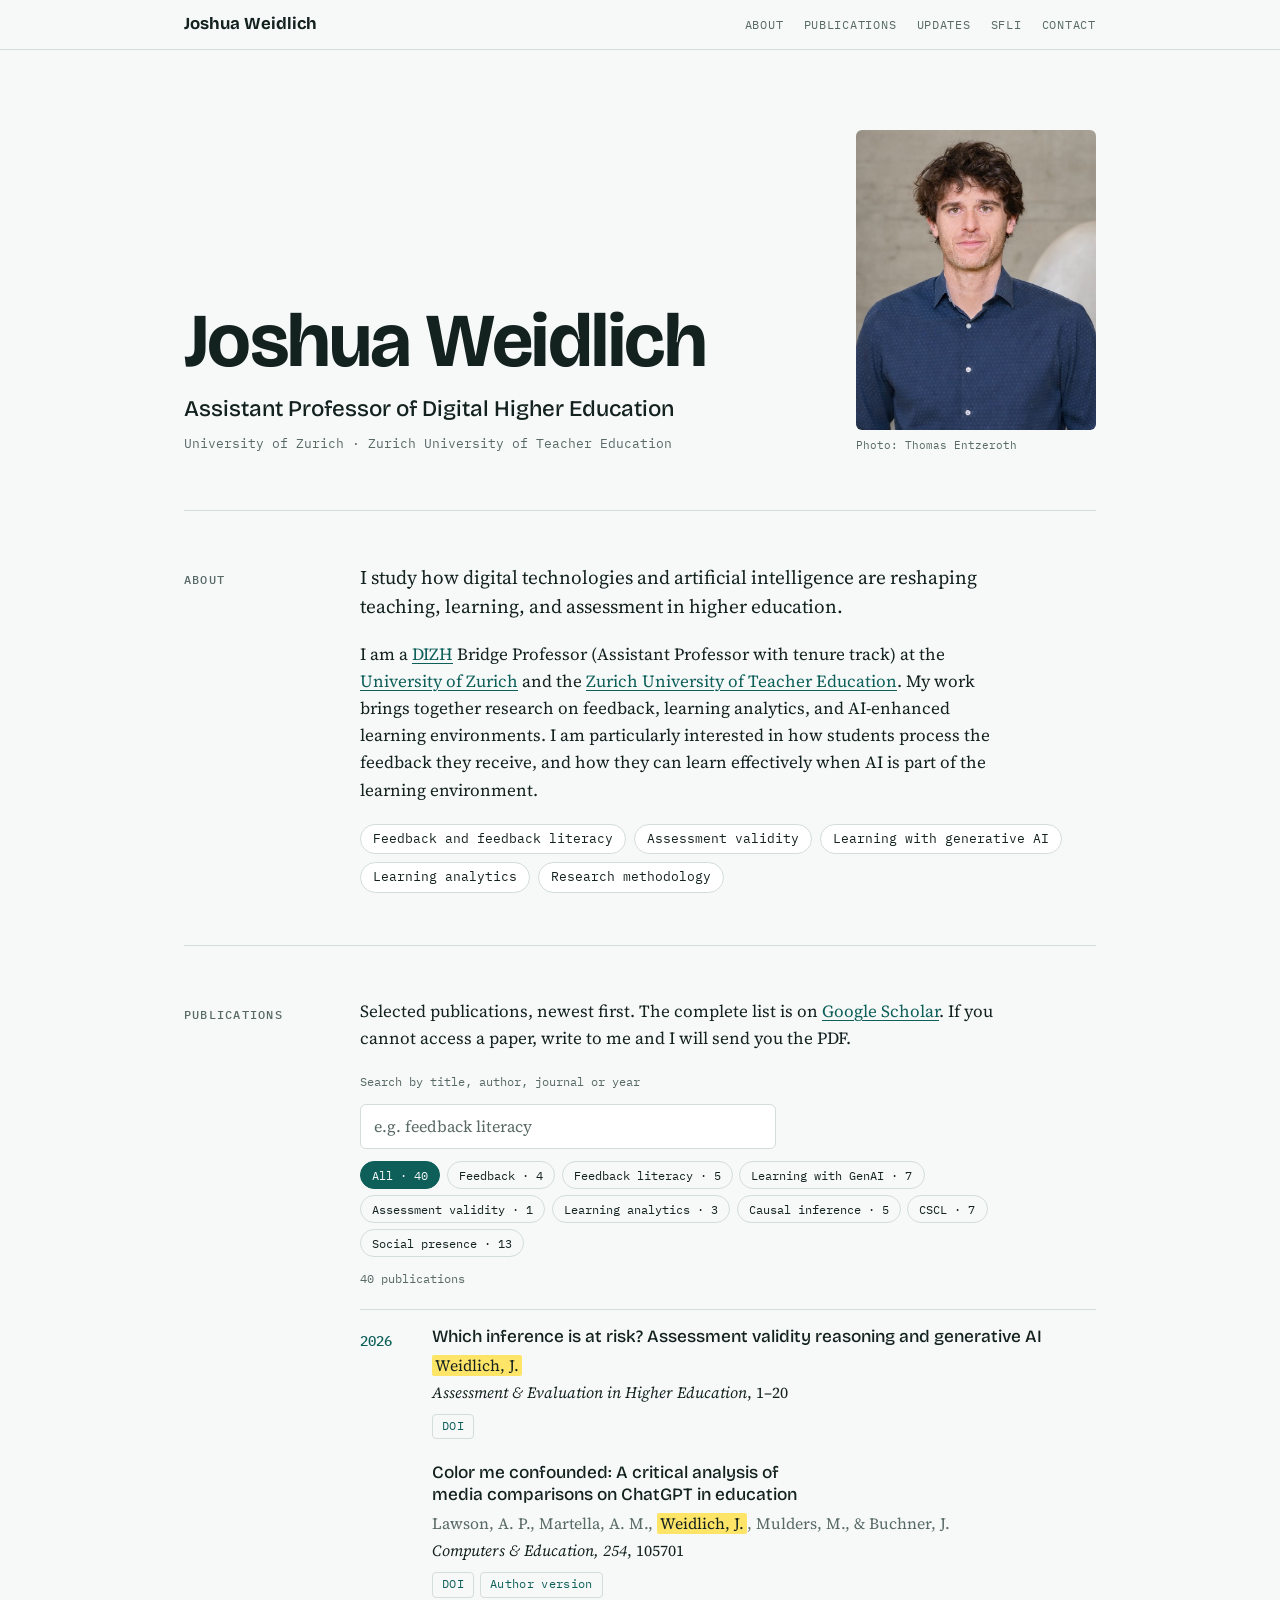
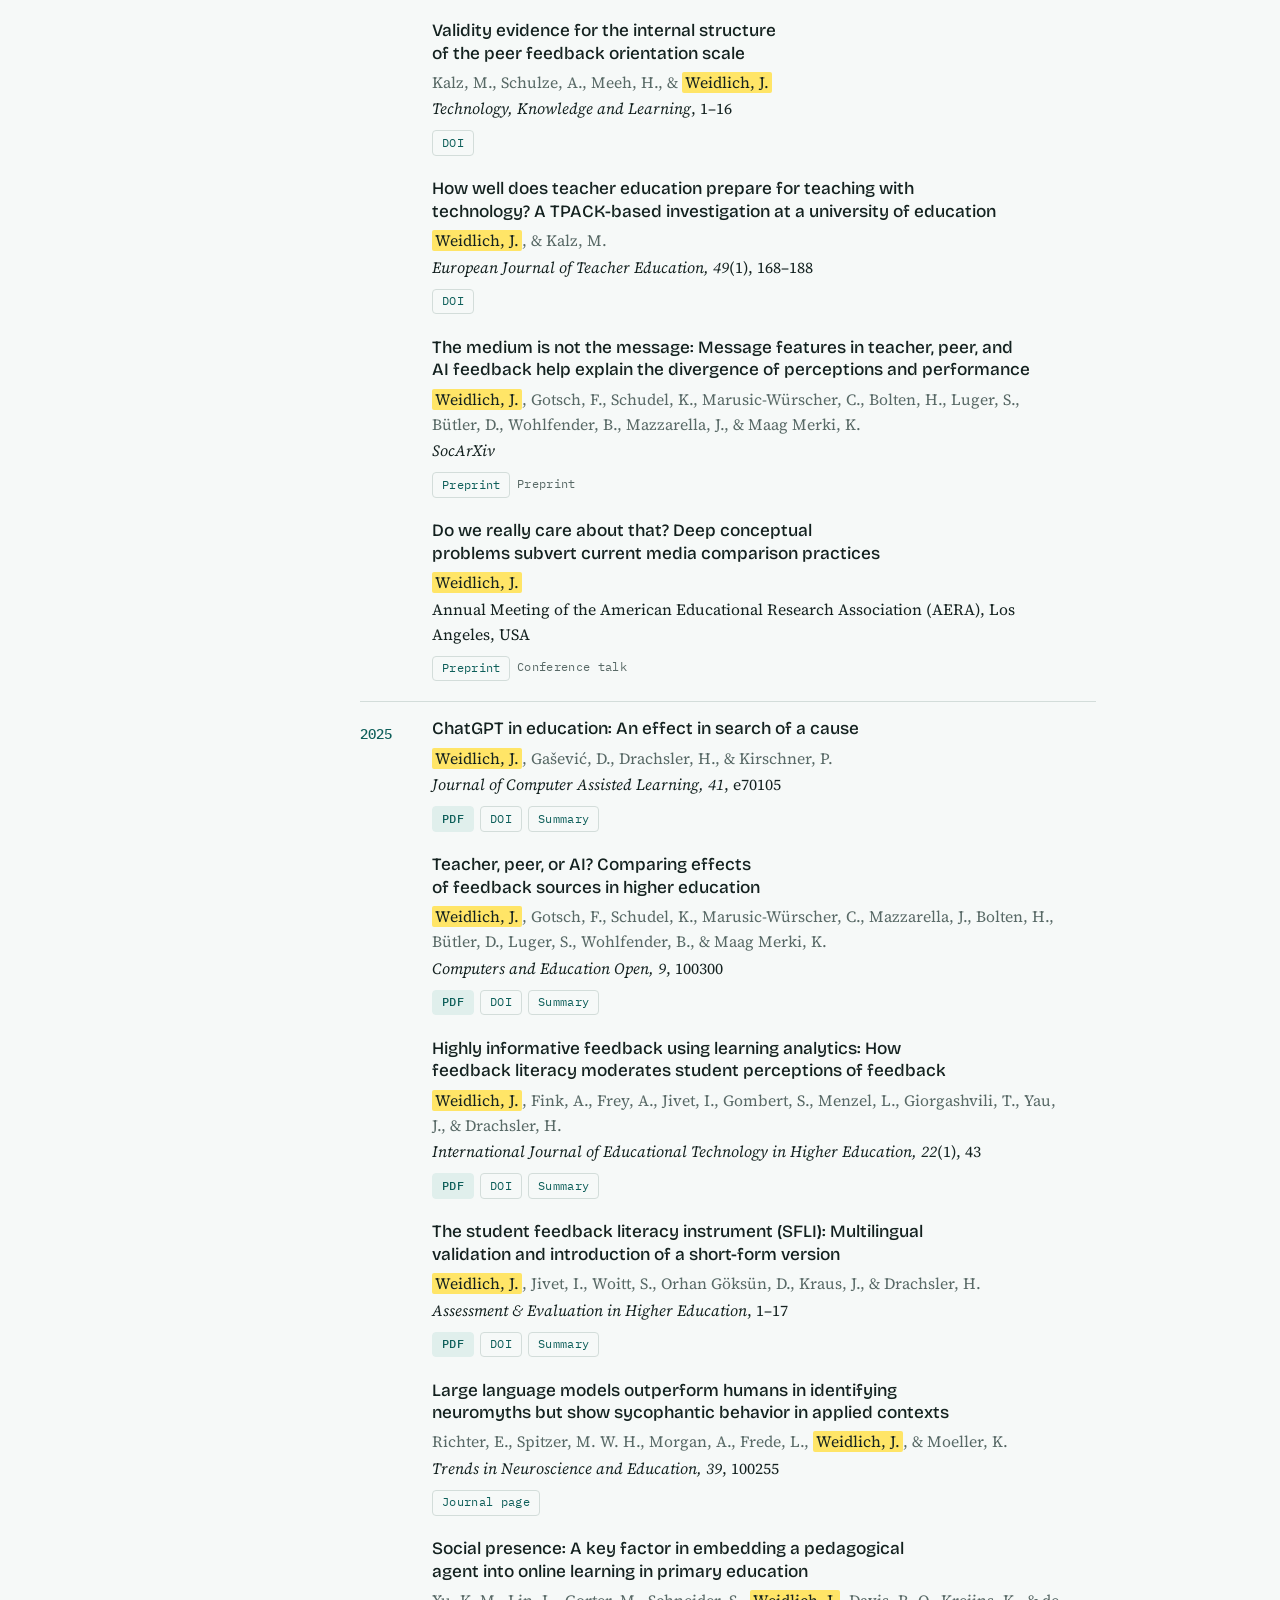
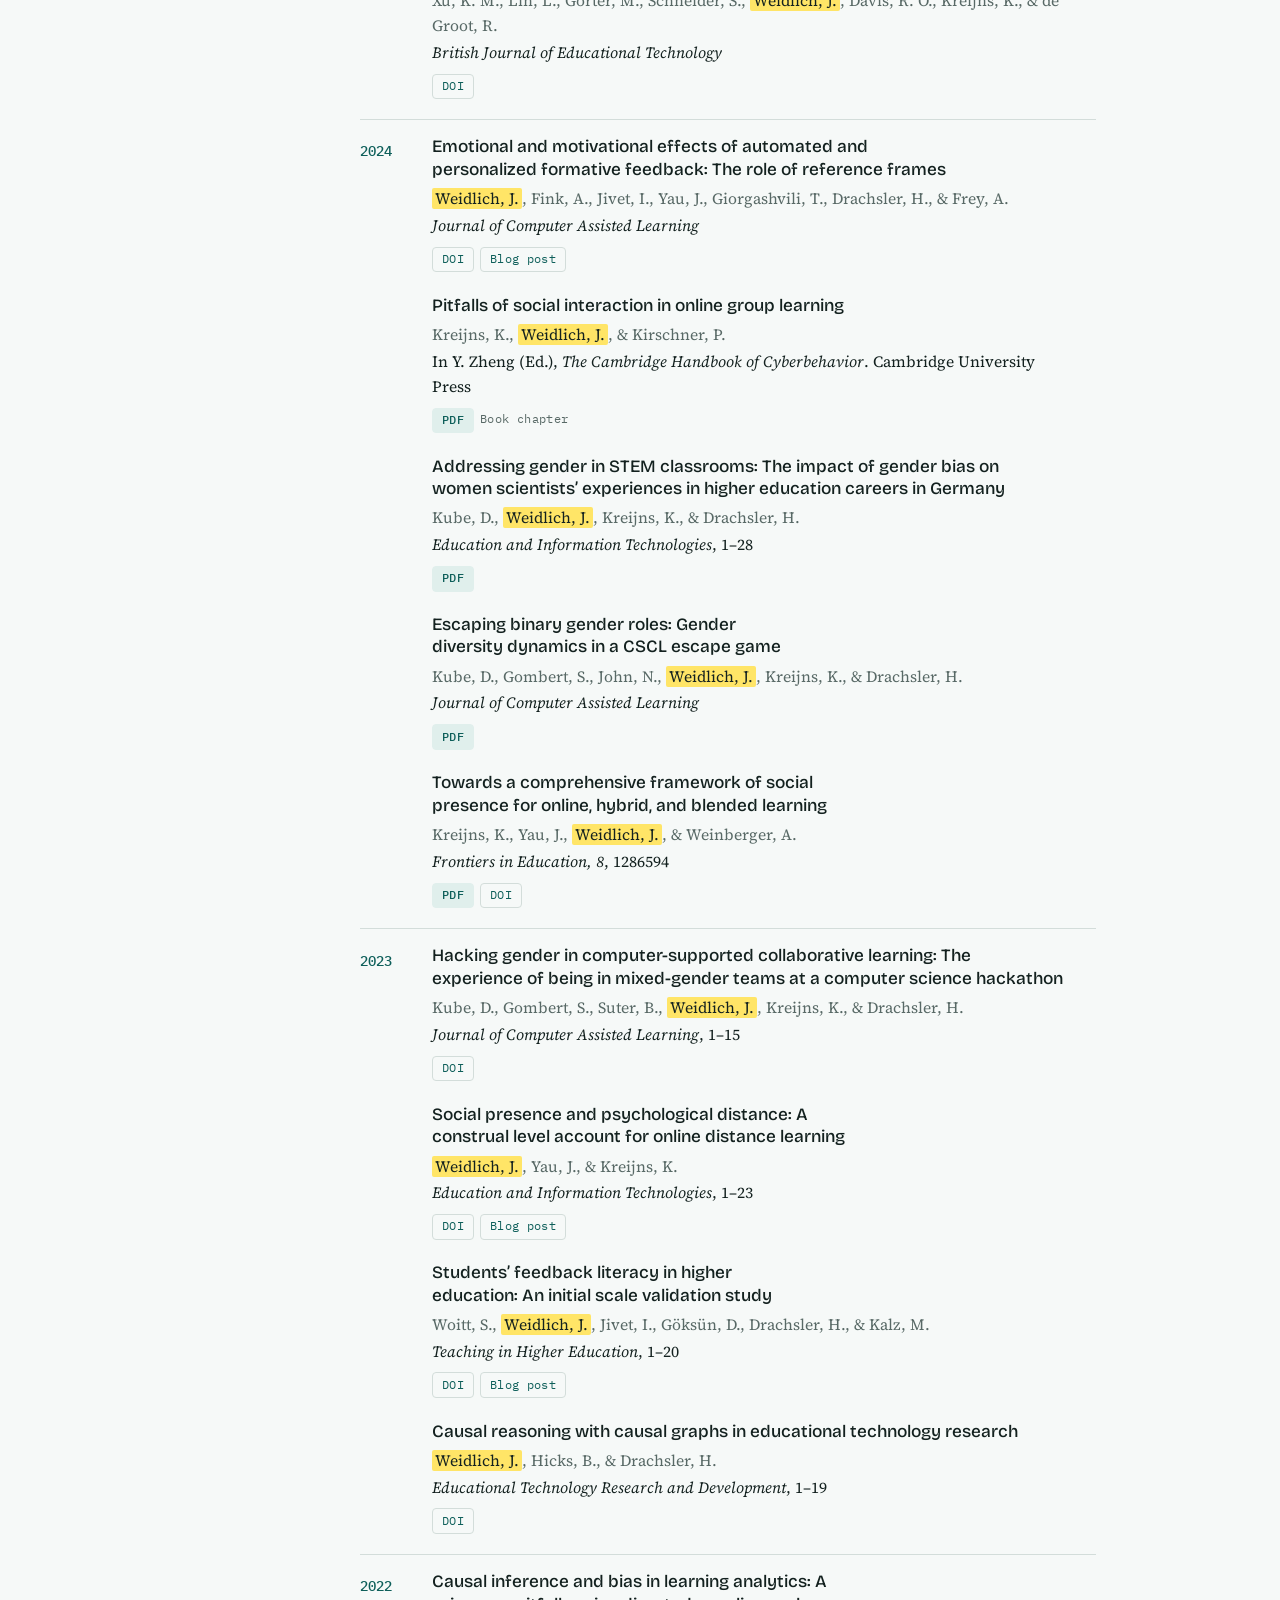
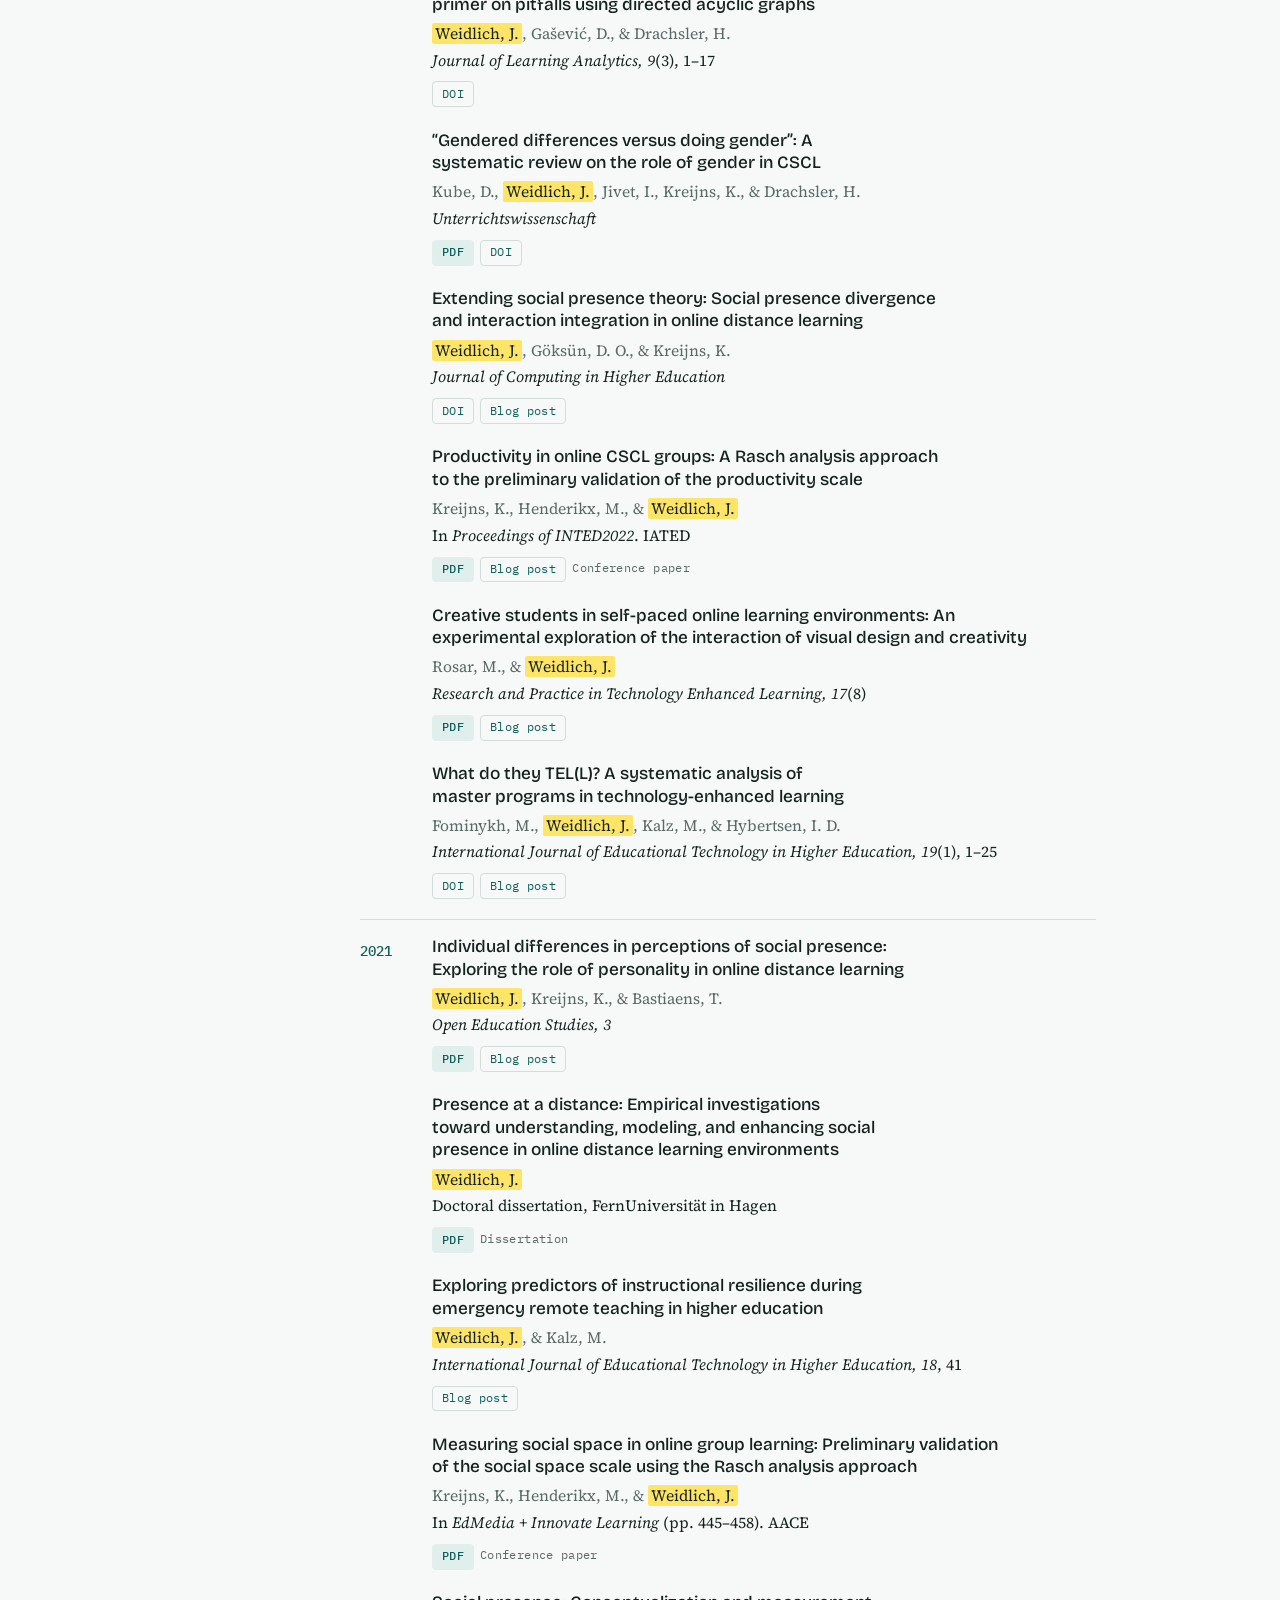
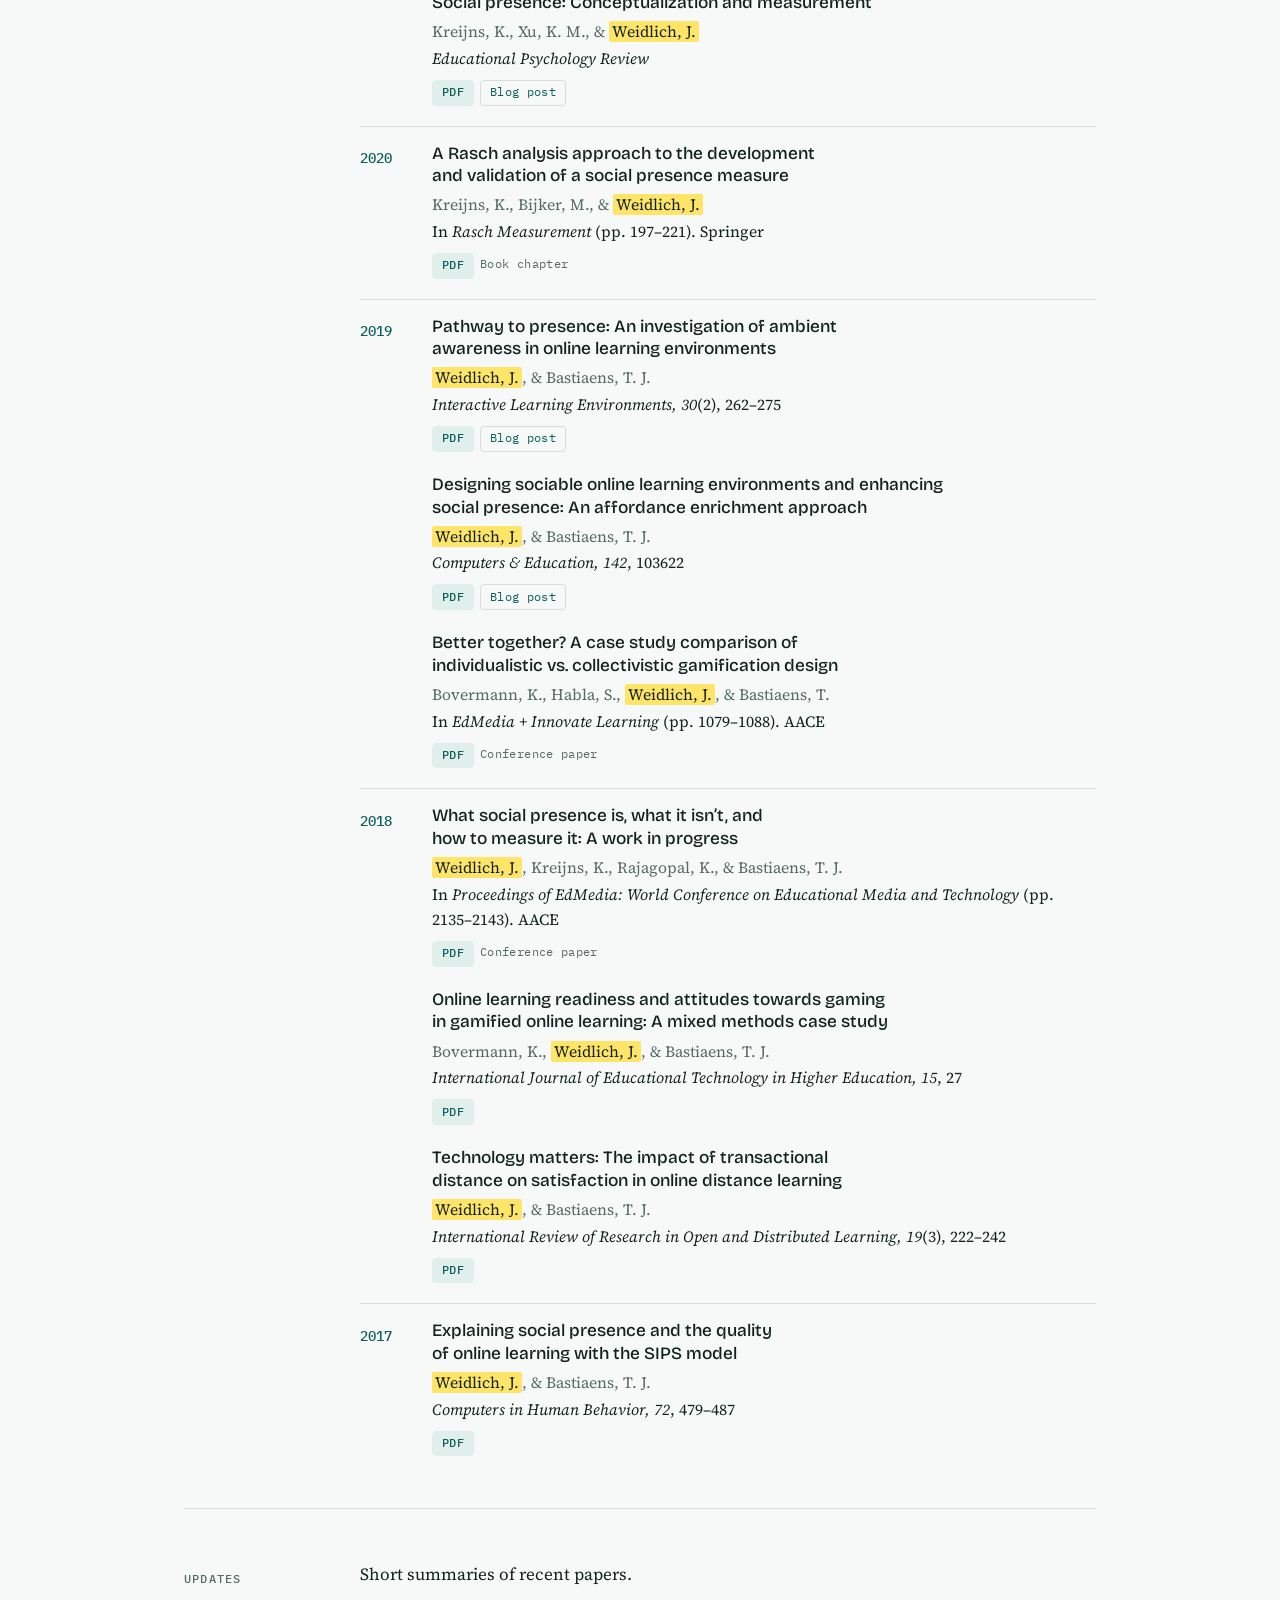
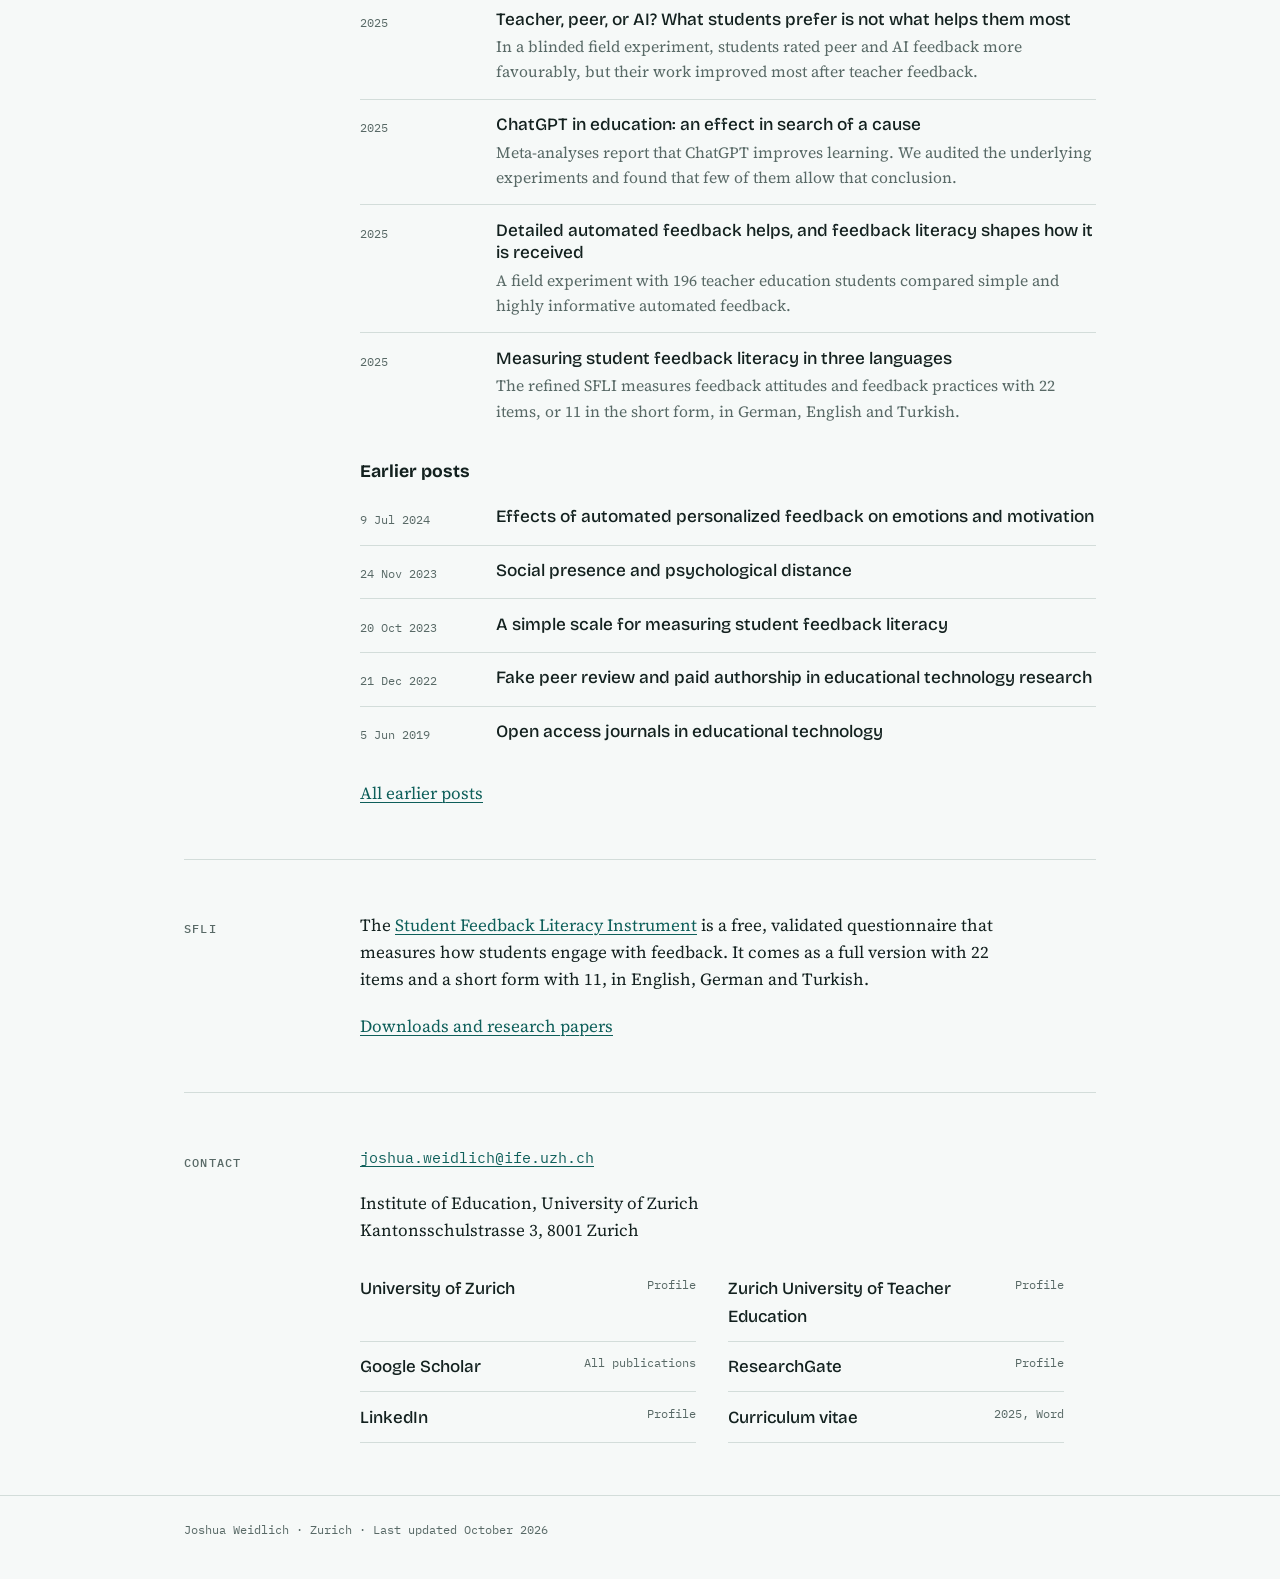
==== index.html @ 8a2863de "Add files via upload" ====
<!doctype html>
<html lang="en">
<head>
<meta charset="utf-8">
<meta name="viewport" content="width=device-width, initial-scale=1">
<meta name="color-scheme" content="light dark">
<meta name="description" content="Joshua Weidlich, Assistant Professor of Digital Higher Education at the University of Zurich and the Zurich University of Teacher Education. Publications, research updates and contact.">
<title>Joshua Weidlich</title>
<link rel="preconnect" href="https://fonts.googleapis.com">
<link rel="preconnect" href="https://fonts.gstatic.com" crossorigin>
<link rel="stylesheet" href="https://fonts.googleapis.com/css2?family=Bricolage+Grotesque:opsz,wght@12..96,500;12..96,700&family=IBM+Plex+Mono:wght@400;500&family=Source+Serif+4:ital,opsz,wght@0,8..60,400;0,8..60,600;1,8..60,400&display=swap">
<link rel="stylesheet" href="style.css">
</head>
<body>
<header class="top">
  <div class="wrap">
    <a class="brand" href="./">Joshua Weidlich</a>
    <nav aria-label="Main">
      <a href="#about">About</a>
      <a href="#publications">Publications</a>
      <a href="#updates">Updates</a>
      <a href="sfli/">SFLI</a>
      <a href="#contact">Contact</a>
    </nav>
  </div>
</header>
<main class="wrap" id="top">
  <div class="hero with-portrait">
    <div>
      <h1>Joshua Weidlich</h1>
      <p class="role">Assistant Professor of Digital Higher Education</p>
      <p class="where">University of Zurich · Zurich University of Teacher Education</p>
    </div>
    <figure class="portrait">
      <img src="images/portrait.jpg" width="800" height="1000" alt="Portrait of Joshua Weidlich">
      <figcaption>Photo: Thomas Entzeroth</figcaption>
    </figure>
  </div>

  <section id="about">
    <h2>About</h2>
    <div class="col">
      <p class="lede">I study how digital technologies and artificial intelligence are reshaping teaching, learning, and assessment in higher education.</p>
      <p>I am a <a href="https://www.dizh.uzh.ch/en/home-2/">DIZH</a> Bridge Professor (Assistant Professor with tenure track) at the <a href="https://www.ife.uzh.ch/en/research/weidlich/staff/weidlichjoshua.html">University of Zurich</a> and the <a href="https://phzh.ch/en/about-phzh/organisation/people/person-detail/?username=joshua.weidlich">Zurich University of Teacher Education</a>. My work brings together research on feedback, learning analytics, and AI-enhanced learning environments. I am particularly interested in how students process the feedback they receive, and how they can learn effectively when AI is part of the learning environment.</p>
      <ul class="focus" aria-label="Research areas">
        <li>Feedback and feedback literacy</li>
        <li>Assessment validity</li>
        <li>Learning with generative AI</li>
        <li>Learning analytics</li>
        <li>Research methodology</li>
      </ul>
    </div>
  </section>

  <section id="publications">
    <h2>Publications</h2>
    <div class="col">
      <p>Selected publications, newest first. The complete list is on <a href="https://scholar.google.com/citations?user=hx91EWQAAAAJ&hl=en">Google Scholar</a>. If you cannot access a paper, write to me and I will send you the PDF.</p>
      <div class="tools">
        <label for="pub-search" class="count">Search by title, author, journal or year</label>
        <input id="pub-search" type="search" placeholder="e.g. feedback literacy" autocomplete="off">
        <div class="chips" id="chips" role="group" aria-label="Filter by topic"></div>
        <p class="count" id="count" aria-live="polite"></p>
      </div>
      <div id="pubs" class="col"></div>
    </div>
  </section>

  <section id="updates">
    <h2>Updates</h2>
    <div class="col">
      <p>Short summaries of recent papers.</p>
      <ul class="news">
        <li><time>2025</time><div><h3><a href="updates/teacher-peer-or-ai.html">Teacher, peer, or AI? What students prefer is not what helps them most</a></h3><p>In a blinded field experiment, students rated peer and AI feedback more favourably, but their work improved most after teacher feedback.</p></div></li>
        <li><time>2025</time><div><h3><a href="updates/chatgpt-in-education.html">ChatGPT in education: an effect in search of a cause</a></h3><p>Meta-analyses report that ChatGPT improves learning. We audited the underlying experiments and found that few of them allow that conclusion.</p></div></li>
        <li><time>2025</time><div><h3><a href="updates/highly-informative-feedback.html">Detailed automated feedback helps, and feedback literacy shapes how it is received</a></h3><p>A field experiment with 196 teacher education students compared simple and highly informative automated feedback.</p></div></li>
        <li><time>2025</time><div><h3><a href="updates/student-feedback-literacy-instrument.html">Measuring student feedback literacy in three languages</a></h3><p>The refined SFLI measures feedback attitudes and feedback practices with 22 items, or 11 in the short form, in German, English and Turkish.</p></div></li>
        </ul>
      <p class="sub">Earlier posts</p>
      <ul class="news">
        <li><time datetime="2024-07-09">9 Jul 2024</time><div><h3><a href="https://joshuaweidlich.wordpress.com/2024/07/09/new-pub-effects-of-automated-personalized-feedback-on-emotions-and-motivation/">Effects of automated personalized feedback on emotions and motivation</a></h3></div></li>
        <li><time datetime="2023-11-24">24 Nov 2023</time><div><h3><a href="https://joshuaweidlich.wordpress.com/2023/11/24/new-pub-social-presence-and-psychological-distance/">Social presence and psychological distance</a></h3></div></li>
        <li><time datetime="2023-10-20">20 Oct 2023</time><div><h3><a href="https://joshuaweidlich.wordpress.com/2023/10/20/new-publication-a-simple-scale-for-measuring-student-feedback-literacy/">A simple scale for measuring student feedback literacy</a></h3></div></li>
        <li><time datetime="2022-12-21">21 Dec 2022</time><div><h3><a href="https://joshuaweidlich.wordpress.com/2022/12/21/1007/">Fake peer review and paid authorship in educational technology research</a></h3></div></li>
        <li><time datetime="2019-06-05">5 Jun 2019</time><div><h3><a href="https://joshuaweidlich.wordpress.com/2019/06/05/open-access-journals-in-educational-technology/">Open access journals in educational technology</a></h3></div></li>
        </ul>
      <p><a href="https://joshuaweidlich.wordpress.com/blog/">All earlier posts</a></p>
    </div>
  </section>

  <section id="sfli">
    <h2>SFLI</h2>
    <div class="col">
      <p>The <a href="sfli/">Student Feedback Literacy Instrument</a> is a free, validated questionnaire that measures how students engage with feedback. It comes as a full version with 22 items and a short form with 11, in English, German and Turkish.</p>
      <p><a href="sfli/">Downloads and research papers</a></p>
    </div>
  </section>

  <section id="contact">
    <h2>Contact</h2>
    <div class="col">
      <p class="mail"><a href="mailto:joshua.weidlich@ife.uzh.ch">joshua.weidlich@ife.uzh.ch</a></p>
      <p>Institute of Education, University of Zurich<br>Kantonsschulstrasse 3, 8001 Zurich</p>
      <ul class="links">
        <li><a href="https://www.ife.uzh.ch/en/research/weidlich/staff/weidlichjoshua.html">University of Zurich <span>Profile</span></a></li>
        <li><a href="https://phzh.ch/en/about-phzh/organisation/people/person-detail/?username=joshua.weidlich">Zurich University of Teacher Education <span>Profile</span></a></li>
        <li><a href="https://scholar.google.com/citations?user=hx91EWQAAAAJ&hl=en">Google Scholar <span>All publications</span></a></li>
        <li><a href="https://www.researchgate.net/profile/Joshua_Weidlich">ResearchGate <span>Profile</span></a></li>
        <li><a href="https://www.linkedin.com/in/joshua-weidlich-b355b2166/">LinkedIn <span>Profile</span></a></li>
        <li><a href="https://joshuaweidlich.wordpress.com/wp-content/uploads/2025/01/cv_eng_01_2025.docx">Curriculum vitae <span>2025, Word</span></a></li>
      </ul>
    </div>
  </section>
</main>
<footer><div class="wrap">Joshua Weidlich · Zurich · Last updated October 2026</div></footer>
<script src="publications.js"></script>
<script>
(function(){
var U='https://joshuaweidlich.wordpress.com/wp-content/uploads/', B='https://joshuaweidlich.wordpress.com/', D='https://doi.org/';
var TOPICS={fe:'Feedback',fl:'Feedback literacy',ai:'Learning with GenAI',av:'Assessment validity',la:'Learning analytics',ci:'Causal inference',cs:'CSCL',sp:'Social presence'};
function has(p,k){return (p.k||[]).indexOf(k)>-1}
var KIND={ch:'Book chapter',co:'Conference paper',th:'Dissertation',pr:'Preprint',ta:'Conference talk'};
var P=window.PUBS||[];
function esc(s){return s.replace(/&(?!amp;)/g,'&amp;').replace(/</g,'&lt;')}
function venue(s){return s.replace(/&(?!amp;)/g,'&amp;')}
var topic='all', q='';
var chips=document.getElementById('chips'), list=document.getElementById('pubs'), count=document.getElementById('count'), search=document.getElementById('pub-search');
function match(p){
  if(topic!=='all' && !has(p,topic)) return false;
  if(!q) return true;
  var hay=(p.a+' '+p.t+' '+p.v.replace(/<[^>]+>/g,'')+' '+p.y).toLowerCase();
  return q.split(/\s+/).every(function(w){return hay.indexOf(w)>-1});
}
function item(p){
  var pdf=p.pu||(p.p?U+p.p:'');
  var href=p.d?D+p.d:(p.l||pdf||p.am||(p.b?B+p.b:''));
  var title=esc(p.t), acts='';
  if(pdf) acts+='<a class="pdf" href="'+pdf+'">PDF</a>';
  if(p.d) acts+='<a href="'+D+p.d+'">DOI</a>';
  else if(p.l) acts+='<a href="'+p.l+'">Journal page</a>';
  if(p.am) acts+='<a href="'+p.am+'">'+((p.x==='pr'||p.x==='ta')?'Preprint':'Author version')+'</a>';
  if(p.s) acts+='<a href="updates/'+p.s+'.html">Summary</a>';
  if(p.b) acts+='<a href="'+B+p.b+'">Blog post</a>';
  if(p.x) acts+='<span class="tag">'+KIND[p.x]+'</span>';
  return '<li class="pub"><p class="t">'+(href?'<a href="'+href+'">'+title+'</a>':title)+'</p>'+
    '<p class="a">'+esc(p.a).replace('Weidlich, J.','<mark>Weidlich, J.</mark>')+'</p>'+
    '<p class="v">'+venue(p.v)+'</p>'+(acts?'<div class="acts">'+acts+'</div>':'')+'</li>';
}
function render(){
  var shown=P.filter(match), html='', year=null;
  shown.forEach(function(p){
    if(p.y!==year){ if(year!==null) html+='</ol></div>'; year=p.y; html+='<div class="year"><h3>'+p.y+'</h3><ol>'; }
    html+=item(p);
  });
  if(year!==null) html+='</ol></div>';
  if(!shown.length) html='<div class="empty"><p>No publications match these filters.</p><button class="chip" id="clear" type="button">Show all</button></div>';
  list.innerHTML=html;
  count.textContent=shown.length===P.length?P.length+' publications':'Showing '+shown.length+' of '+P.length;
  var c=document.getElementById('clear');
  if(c) c.addEventListener('click',function(){topic='all';q='';search.value='';paintChips();render()});
}
function paintChips(){
  var keys=['all'].concat(Object.keys(TOPICS)), html='';
  keys.forEach(function(k){
    var n=k==='all'?P.length:P.filter(function(p){return has(p,k)}).length;
    html+='<button class="chip" type="button" data-k="'+k+'" aria-pressed="'+(k===topic)+'">'+(k==='all'?'All':esc(TOPICS[k]))+' · '+n+'</button>';
  });
  chips.innerHTML=html;
}
chips.addEventListener('click',function(e){var b=e.target.closest('button'); if(!b) return; topic=b.getAttribute('data-k'); paintChips(); render();});
search.addEventListener('input',function(){q=search.value.trim().toLowerCase();render()});
paintChips(); render();
})();
</script>
</body>
</html>
---- style.css ----
html{-webkit-text-size-adjust:100%}body{margin:0}img{max-width:100%;height:auto}[hidden]{display:none!important}
/* Layout: an annotated manuscript. A narrow left margin carries the section labels,
   the wide column carries the text; the author's own name is marked with a highlighter. */
:root{
  --bg:#F6F9F8; --surface:#FFFFFF; --ink:#13211F; --muted:#586966; --rule:#D3DDDA;
  --accent:#0E5F5A; --accent-soft:#E0EFEC; --hl:#FFE567; --figbg:#FFFFFF;
  --display:"Bricolage Grotesque","Avenir Next","Segoe UI",system-ui,sans-serif;
  --body:"Source Serif 4","Iowan Old Style",Georgia,"Times New Roman",serif;
  --mono:"IBM Plex Mono",ui-monospace,"SF Mono",Menlo,Consolas,monospace;
}
@media (prefers-color-scheme: dark){
  :root:not([data-theme="light"]){
    --bg:#0F1716; --surface:#16211F; --ink:#E5EDEB; --muted:#93A5A1; --rule:#2A3936;
    --accent:#74D3C8; --accent-soft:#1A302D; --hl:rgba(255,229,103,.26); --figbg:#F3F6F5; color-scheme:dark;
  }
}
:root[data-theme="dark"]{
  --bg:#0F1716; --surface:#16211F; --ink:#E5EDEB; --muted:#93A5A1; --rule:#2A3936;
  --accent:#74D3C8; --accent-soft:#1A302D; --hl:rgba(255,229,103,.26); --figbg:#F3F6F5; color-scheme:dark;
}
*{box-sizing:border-box}
html{scroll-behavior:smooth}
@media (prefers-reduced-motion: reduce){html{scroll-behavior:auto}}
body{background:var(--bg);color:var(--ink);font-family:var(--body);font-size:1.0625rem;line-height:1.6}
a{color:var(--accent);text-underline-offset:.18em;text-decoration-thickness:1px}
a:hover{text-decoration-thickness:2px}
:focus-visible{outline:2px solid var(--accent);outline-offset:3px;border-radius:2px}
mark{background:var(--hl);color:inherit;padding:0 .18em;border-radius:2px}
.wrap{max-width:62rem;margin-inline:auto;padding-inline:clamp(16px,4vw,40px)}

/* header */
.top{position:sticky;top:env(safe-area-inset-top,0px);z-index:5;background:var(--bg);border-bottom:1px solid var(--rule)}
.top .wrap{display:flex;flex-wrap:wrap;align-items:baseline;justify-content:space-between;gap:.25rem 1.5rem;padding-block:.7rem}
.brand{font-family:var(--display);font-weight:700;font-size:1.05rem;color:var(--ink);text-decoration:none}
.top nav{display:flex;flex-wrap:wrap;gap:.25rem 1.25rem}
.top nav a{font-family:var(--mono);font-size:.78rem;letter-spacing:.06em;text-transform:uppercase;color:var(--muted);text-decoration:none}
.top nav a:hover{color:var(--accent)}

/* hero */
.hero{padding-block:clamp(2.5rem,7vw,5rem) clamp(2rem,5vw,3.5rem)}
.hero h1{font-family:var(--display);font-weight:700;font-size:clamp(2.6rem,8vw,4.75rem);line-height:.98;letter-spacing:-.02em;margin:0;text-wrap:balance}
.role{font-family:var(--display);font-weight:500;font-size:clamp(1.1rem,2.4vw,1.4rem);line-height:1.3;margin:1rem 0 0;max-width:34rem;text-wrap:balance}
.where{font-family:var(--mono);font-size:.82rem;color:var(--muted);margin:.6rem 0 0}

/* sections */
section{display:grid;grid-template-columns:9rem minmax(0,1fr);gap:1rem 2rem;padding-block:clamp(2rem,5vw,3.25rem);border-top:1px solid var(--rule);scroll-margin-top:4rem}
section > h2{font-family:var(--mono);font-weight:500;font-size:.78rem;letter-spacing:.1em;text-transform:uppercase;color:var(--muted);margin:.45rem 0 0}
.col{min-width:0;display:flex;flex-direction:column;gap:1.25rem}
.col p{margin:0;max-width:40rem}
.lede{font-size:1.2rem;line-height:1.5}
@media (max-width:720px){section{grid-template-columns:minmax(0,1fr)}section > h2{margin:0}}

.focus{list-style:none;margin:0;padding:0;display:flex;flex-wrap:wrap;gap:.5rem}
.focus li{font-family:var(--mono);font-size:.8rem;border:1px solid var(--rule);border-radius:999px;padding:.25rem .75rem;background:var(--surface)}
.links{list-style:none;margin:0;padding:0;display:grid;grid-template-columns:repeat(auto-fit,minmax(15rem,1fr));gap:0 2rem;max-width:44rem}
.links li{border-bottom:1px solid var(--rule)}
.links a{display:flex;justify-content:space-between;gap:1rem;padding:.7rem 0;text-decoration:none;color:var(--ink);font-family:var(--display);font-weight:500}
.links a span{font-family:var(--mono);font-size:.78rem;color:var(--muted);font-weight:400;white-space:nowrap}
.links a:hover{color:var(--accent)}

/* publications */
.tools{display:flex;flex-direction:column;gap:.75rem}
#pub-search{font:inherit;font-size:1rem;width:100%;max-width:26rem;padding:.55rem .8rem;border:1px solid var(--rule);border-radius:6px;background:var(--surface);color:var(--ink)}
#pub-search::placeholder{color:var(--muted)}
.chips{display:flex;flex-wrap:wrap;gap:.4rem}
.chip{font-family:var(--mono);font-size:.78rem;padding:.3rem .7rem;border-radius:999px;border:1px solid var(--rule);background:transparent;color:var(--ink);cursor:pointer}
.chip:hover{border-color:var(--accent)}
.chip[aria-pressed="true"]{background:var(--accent);border-color:var(--accent);color:var(--bg)}
.count{font-family:var(--mono);font-size:.78rem;color:var(--muted);margin:0}
.year{display:grid;grid-template-columns:3.5rem minmax(0,1fr);gap:0 1rem;border-top:1px solid var(--rule);padding-top:1rem}
.year h3{font-family:var(--mono);font-weight:500;font-size:.9rem;margin:.2rem 0 0;color:var(--accent);font-variant-numeric:tabular-nums}
.year ol{list-style:none;margin:0;padding:0;display:flex;flex-direction:column;gap:1.4rem;min-width:0}
@media (max-width:480px){.year{grid-template-columns:minmax(0,1fr);gap:.6rem}}
.pub{max-width:42rem;overflow-wrap:anywhere}
.pub .t{font-family:var(--display);font-weight:500;font-size:1.08rem;line-height:1.3;margin:0;text-wrap:balance}
.pub .t a{color:var(--ink);text-decoration:none}
.pub .t a:hover{color:var(--accent);text-decoration:underline}
.pub .a{margin:.3rem 0 0;font-size:.98rem;color:var(--muted)}
.pub .a mark{color:var(--ink)}
.pub .v{margin:.1rem 0 0;font-size:.98rem}
.acts{display:flex;flex-wrap:wrap;gap:.4rem;margin-top:.55rem}
.acts a,.tag{font-family:var(--mono);font-size:.74rem;letter-spacing:.03em;padding:.15rem .55rem;border-radius:4px;text-decoration:none}
.acts a{border:1px solid var(--rule);color:var(--accent)}
.acts a:hover{border-color:var(--accent)}
.acts a.pdf{background:var(--accent-soft);border-color:var(--accent-soft);font-weight:500}
.tag{color:var(--muted);padding-inline:0}
.empty{display:flex;flex-wrap:wrap;align-items:center;gap:.75rem;border-top:1px solid var(--rule);padding-top:1rem}
.empty p{margin:0}

/* news */
.news{list-style:none;margin:0;padding:0;display:flex;flex-direction:column}
.news li{display:grid;grid-template-columns:7.5rem minmax(0,1fr);gap:.2rem 1rem;padding:.9rem 0;border-top:1px solid var(--rule)}
.news li:first-child{border-top:0;padding-top:0}
.news time{font-family:var(--mono);font-size:.78rem;color:var(--muted);padding-top:.25rem;font-variant-numeric:tabular-nums}
.news h3{font-family:var(--display);font-weight:500;font-size:1.08rem;line-height:1.3;margin:0}
.news h3 a{color:var(--ink);text-decoration:none}
.news h3 a:hover{color:var(--accent);text-decoration:underline}
.news p{margin:.2rem 0 0;font-size:.98rem;color:var(--muted)}
@media (max-width:480px){.news li{grid-template-columns:minmax(0,1fr)}}

footer{border-top:1px solid var(--rule);padding-block:1.5rem 2.5rem;font-family:var(--mono);font-size:.76rem;color:var(--muted)}

/* contact line */
.mail{font-family:var(--mono);font-size:.95rem}

/* research updates and SFLI page */
.crumb{font-family:var(--mono);font-size:.78rem;letter-spacing:.06em;text-transform:uppercase;margin:0}
.crumb a{color:var(--muted);text-decoration:none}
.crumb a:hover{color:var(--accent)}
.post{max-width:42rem;padding-block:clamp(2rem,6vw,4rem);display:flex;flex-direction:column;gap:1.25rem}
.post h1{font-family:var(--display);font-weight:700;font-size:clamp(1.9rem,5vw,2.9rem);line-height:1.08;letter-spacing:-.015em;margin:0;text-wrap:balance}
.post h2{font-family:var(--display);font-weight:700;font-size:1.3rem;line-height:1.25;margin:1rem 0 0;text-wrap:balance}
.post p,.post ul,.post ol{margin:0}
.post li{margin-top:.4rem}
.post .lede{font-size:1.25rem;line-height:1.5}
.byline{font-family:var(--mono);font-size:.8rem;color:var(--muted);margin:0;line-height:1.6}
.cite{border-top:1px solid var(--rule);padding-top:1.25rem;font-size:.98rem;color:var(--muted)}
blockquote{max-width:40rem;margin:0;padding:.2rem 0 .2rem 1.1rem;border-left:3px solid var(--hl);font-size:1.15rem;line-height:1.5}
blockquote footer{border:0;padding:.4rem 0 0;font-family:var(--body);font-size:.95rem;color:var(--muted)}
.fig{margin:.5rem 0;border:1px solid var(--rule);border-radius:6px;background:var(--figbg);padding:1rem}
.fig img{display:block;margin-inline:auto;border-radius:2px}
.fig figcaption{font-size:.9rem;color:var(--muted);margin-top:.8rem;line-height:1.45}
.bars{display:flex;flex-direction:column;gap:.9rem}
.bar .lab{display:flex;justify-content:space-between;gap:1rem;font-size:.95rem;line-height:1.3}
.bar .lab b{font-family:var(--mono);font-weight:500;font-size:.85rem;white-space:nowrap;font-variant-numeric:tabular-nums}
.bar .track{height:.7rem;background:var(--accent-soft);border-radius:2px;margin-top:.3rem}
.bar .fill{height:100%;background:var(--accent);border-radius:2px}
.bar.key .lab{font-weight:600}
.facts{list-style:none;margin:0;padding:0;display:grid;grid-template-columns:repeat(auto-fit,minmax(8.5rem,1fr));gap:1rem 1.5rem;max-width:40rem}
.facts b{display:block;font-family:var(--display);font-weight:700;font-size:2rem;line-height:1.1}
.facts span{font-family:var(--mono);font-size:.78rem;color:var(--muted)}
.dl{list-style:none;margin:0;padding:0;max-width:40rem}
.dl li{border-bottom:1px solid var(--rule)}
.dl li:first-child{border-top:1px solid var(--rule)}
.dl a{display:flex;justify-content:space-between;align-items:baseline;gap:1rem;padding:.75rem 0;text-decoration:none;color:var(--ink);font-family:var(--display);font-weight:500}
.dl a span{font-family:var(--mono);font-size:.76rem;color:var(--accent);font-weight:500;white-space:nowrap}
.dl a:hover{color:var(--accent)}
.sub{font-family:var(--display);font-weight:700;font-size:1.1rem;margin:.5rem 0 0}
.others{list-style:none;margin:0;padding:0;display:flex;flex-direction:column;gap:1rem;max-width:40rem}
.others p{margin:0}
.others a{font-family:var(--mono);font-size:.8rem;overflow-wrap:anywhere}
.hero.small h1{font-size:clamp(2rem,6vw,3.4rem)}


/* portrait in the home page header */
.hero.with-portrait{display:grid;grid-template-columns:minmax(0,1fr) auto;gap:1.5rem 2.5rem;align-items:end}
.portrait{margin:0;width:clamp(170px,22vw,240px)}
.portrait img{display:block;width:100%;height:auto;border-radius:6px}
.portrait figcaption{font-family:var(--mono);font-size:.68rem;color:var(--muted);margin-top:.4rem}
@media (max-width:640px){.hero.with-portrait{grid-template-columns:minmax(0,1fr)}.portrait{order:-1;width:150px}}
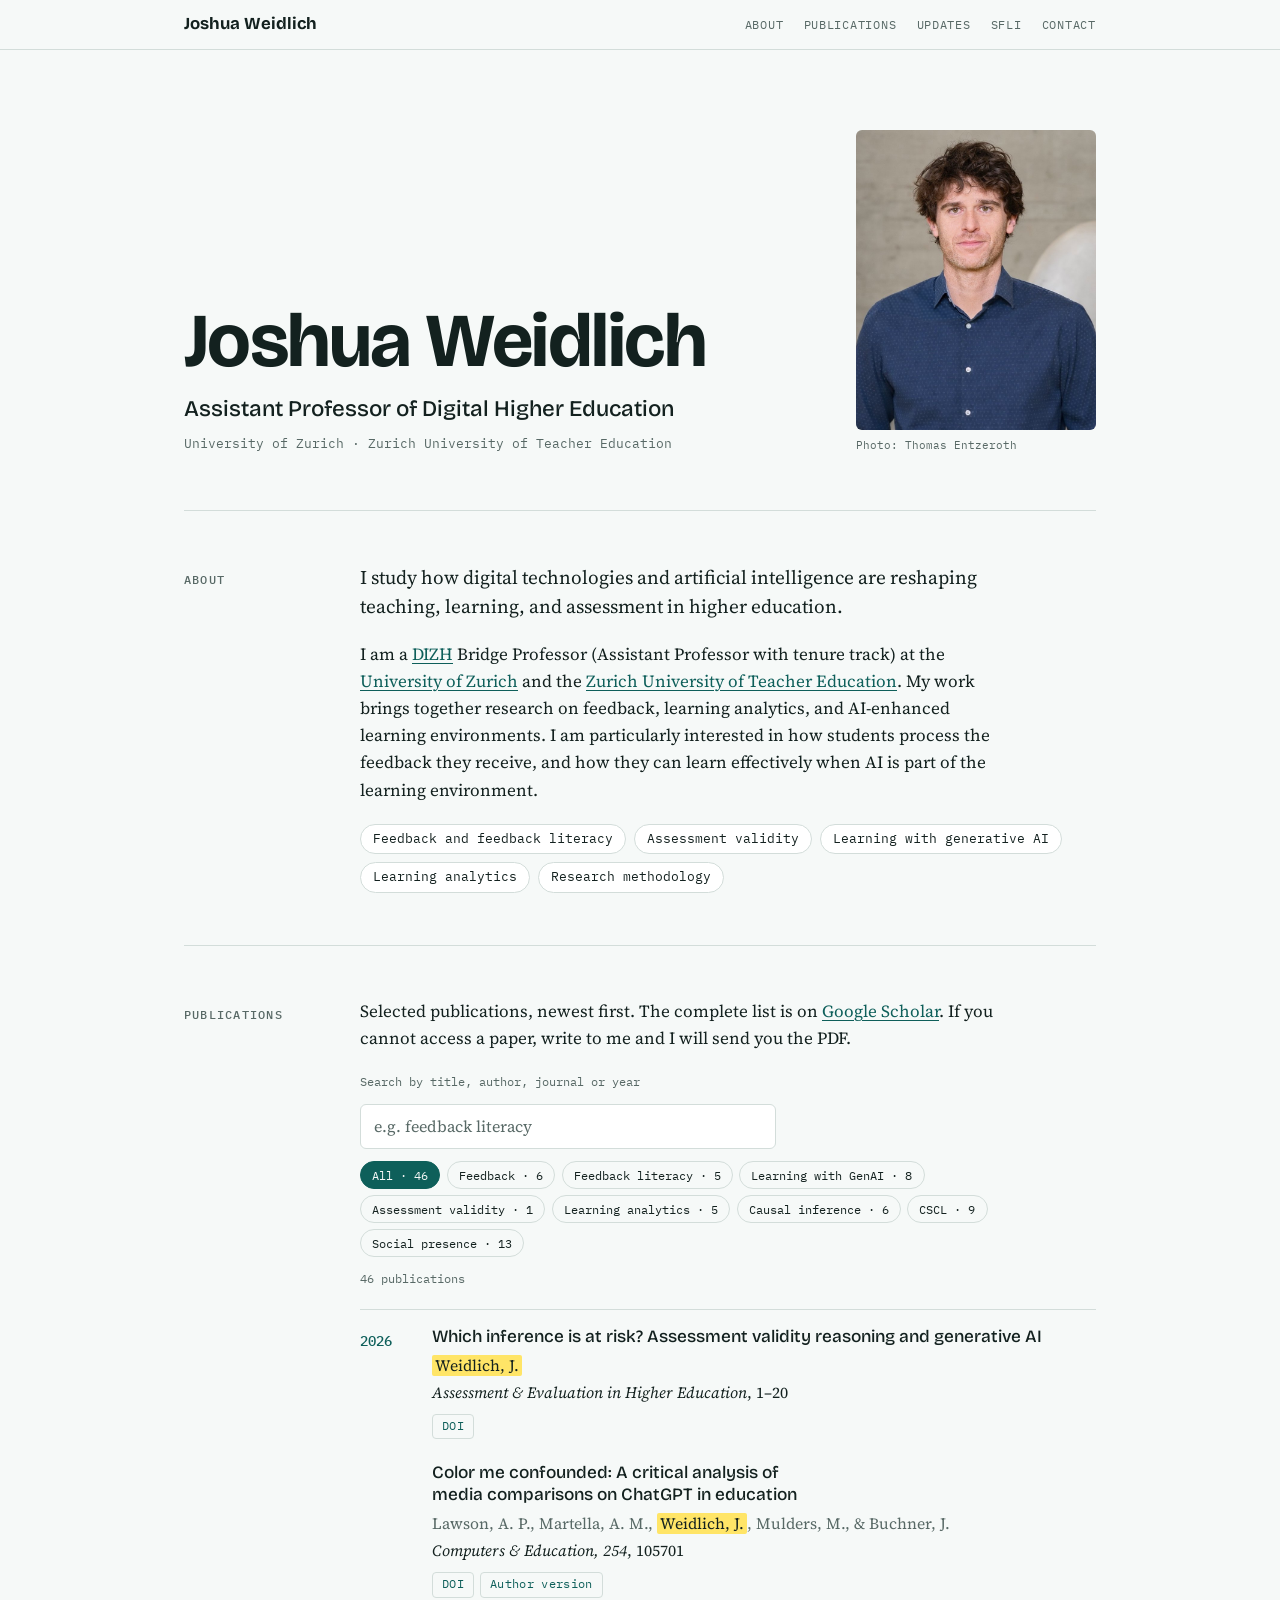
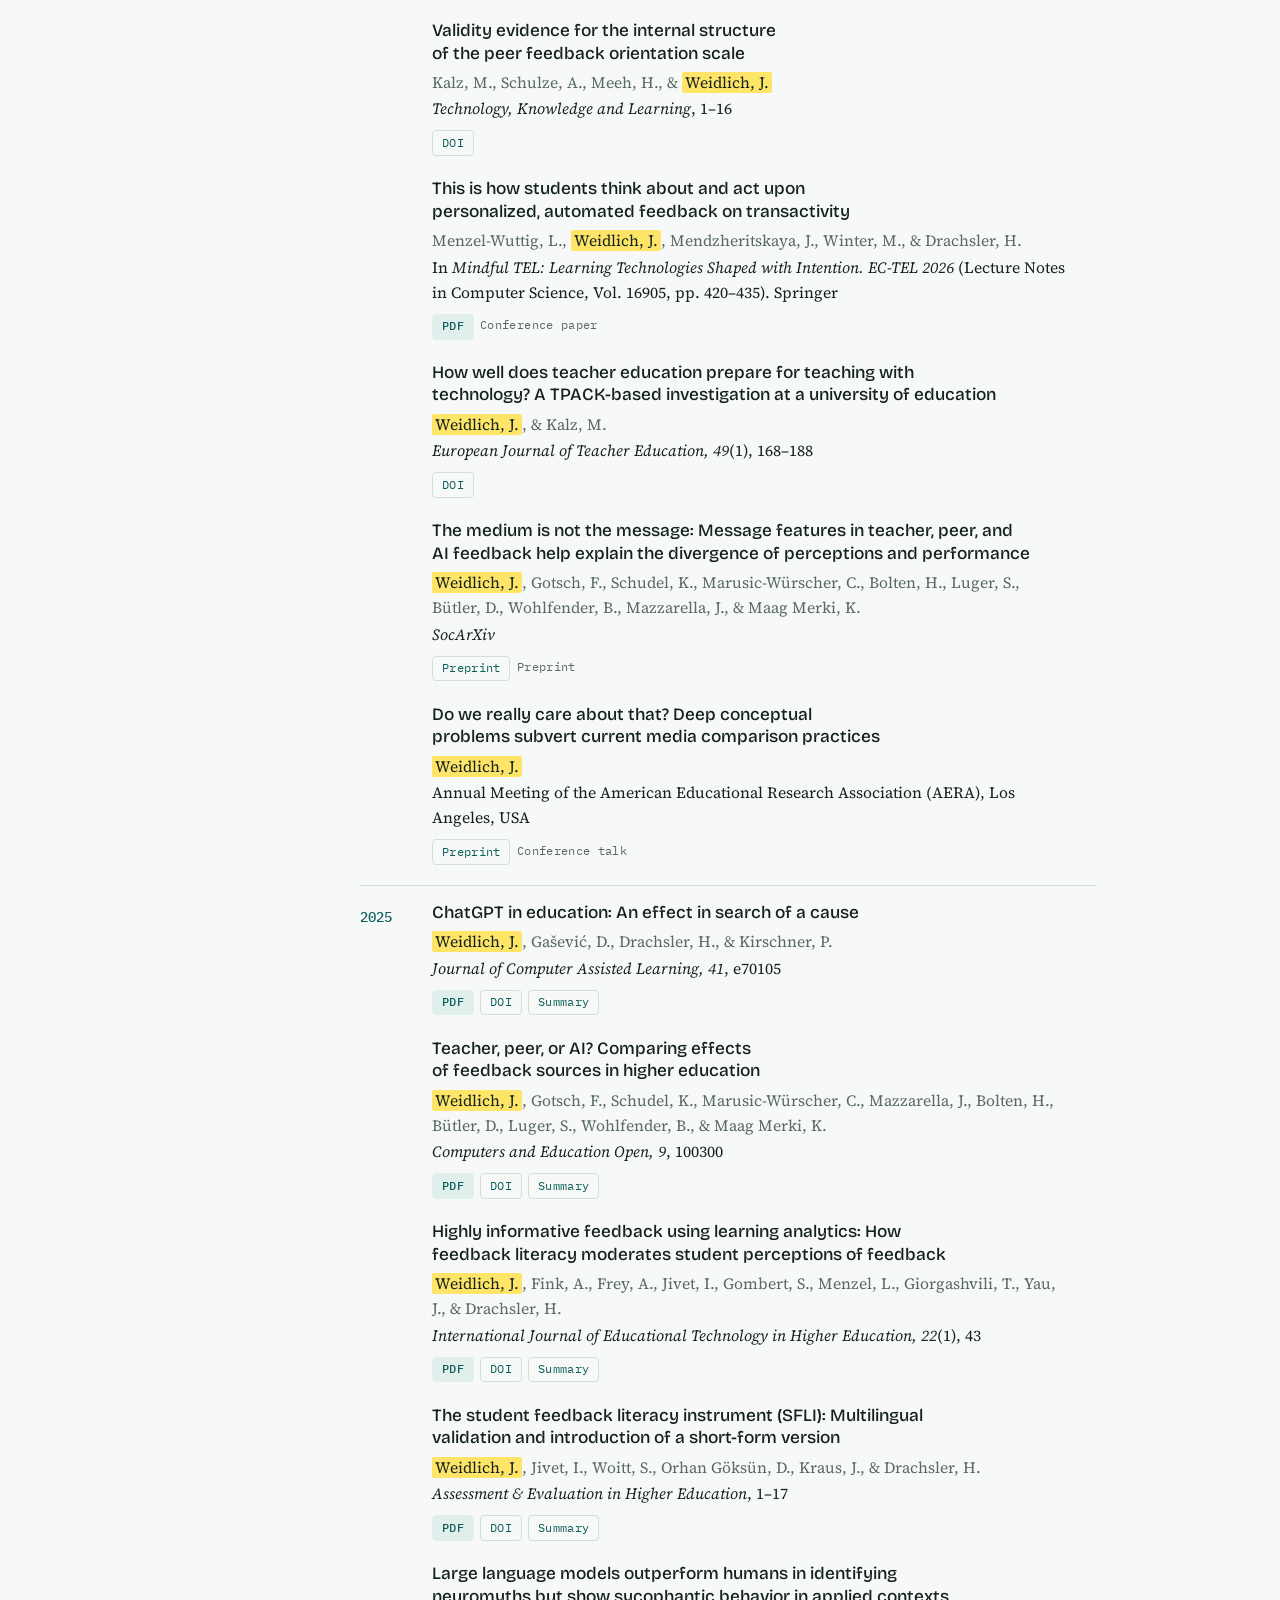
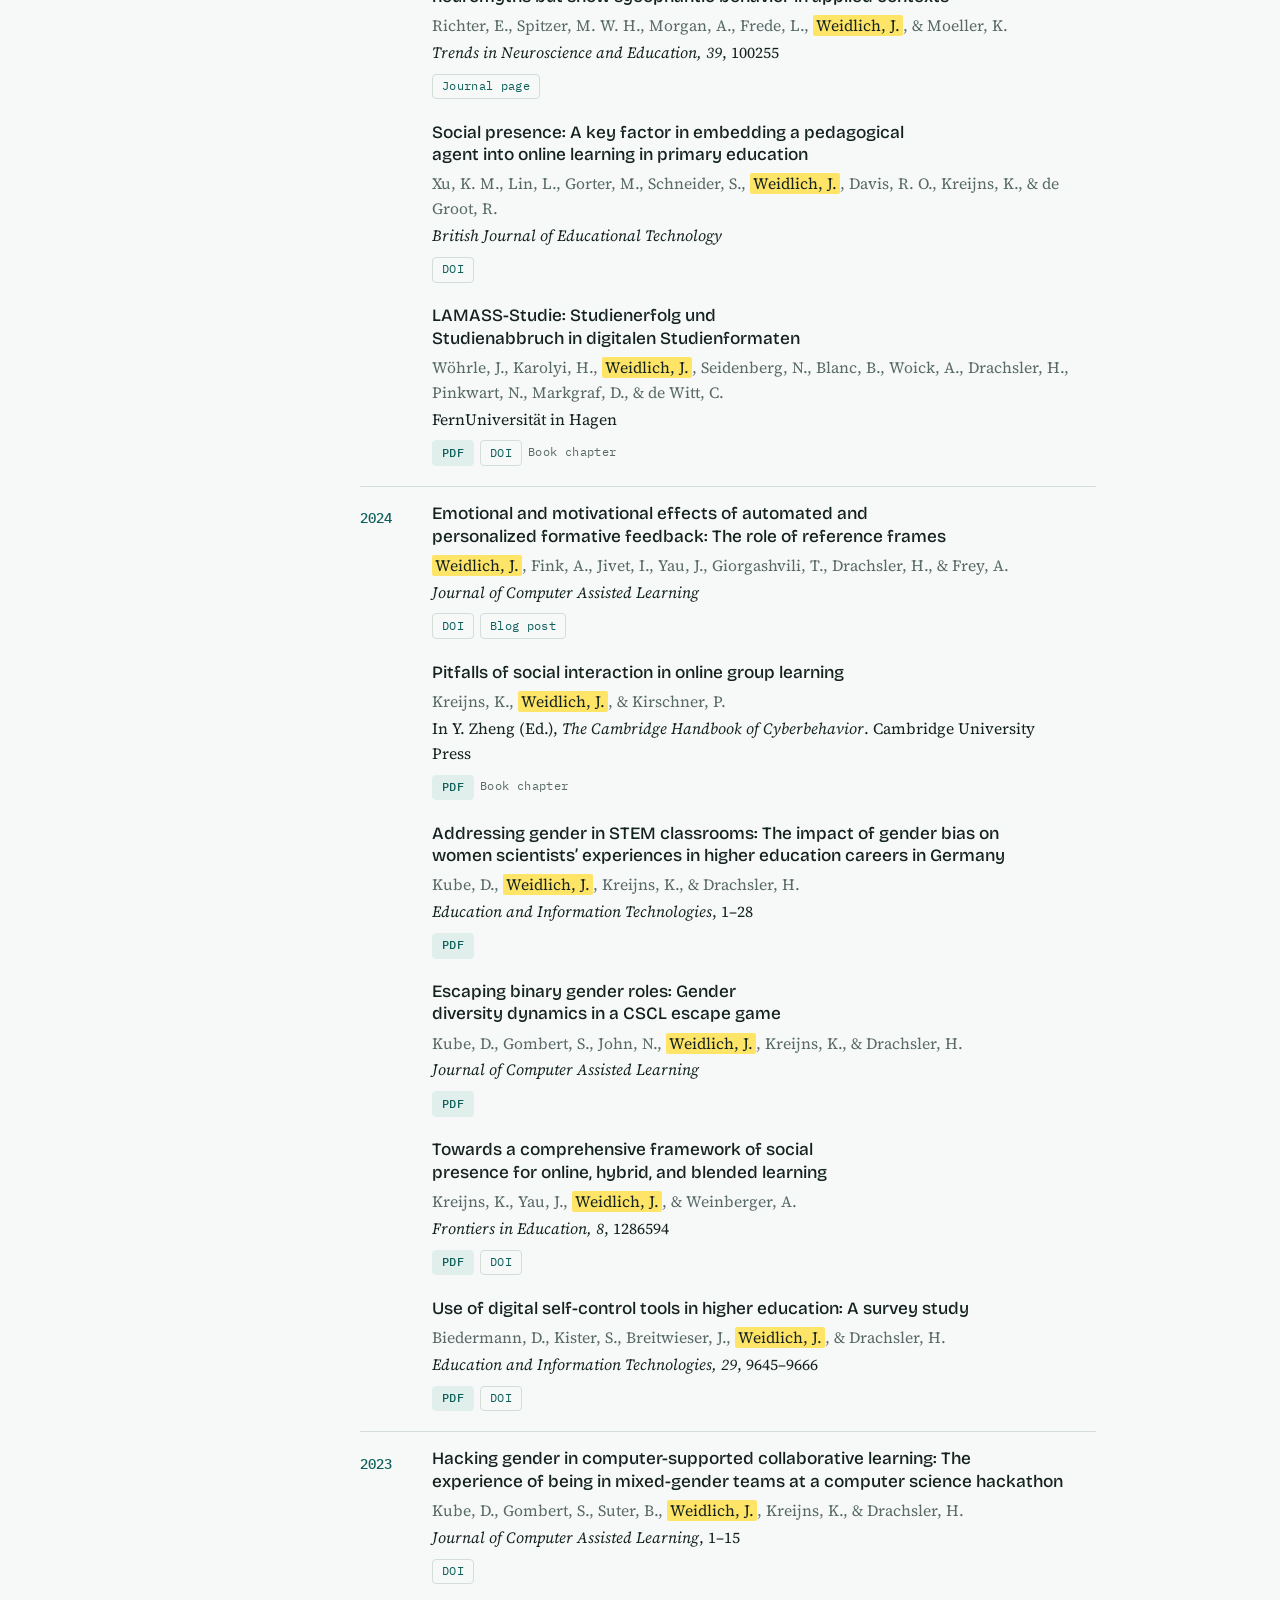
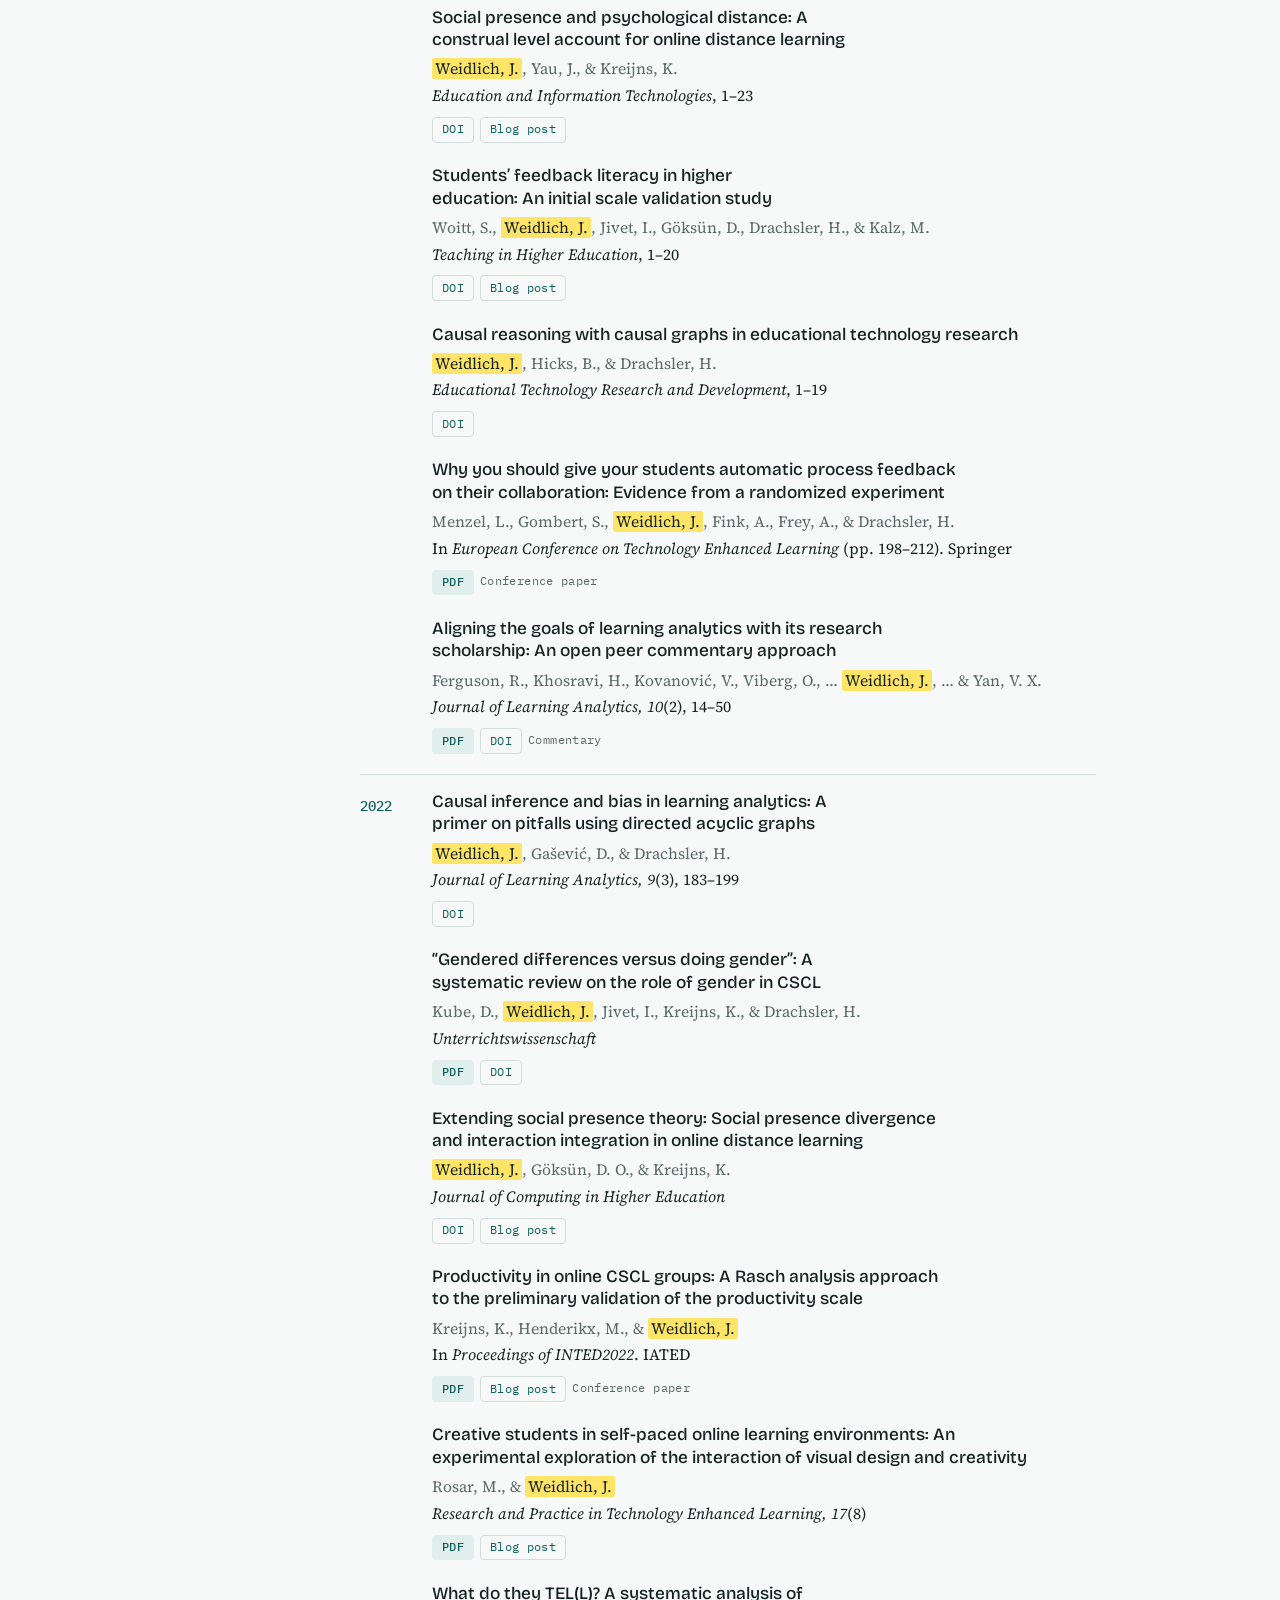
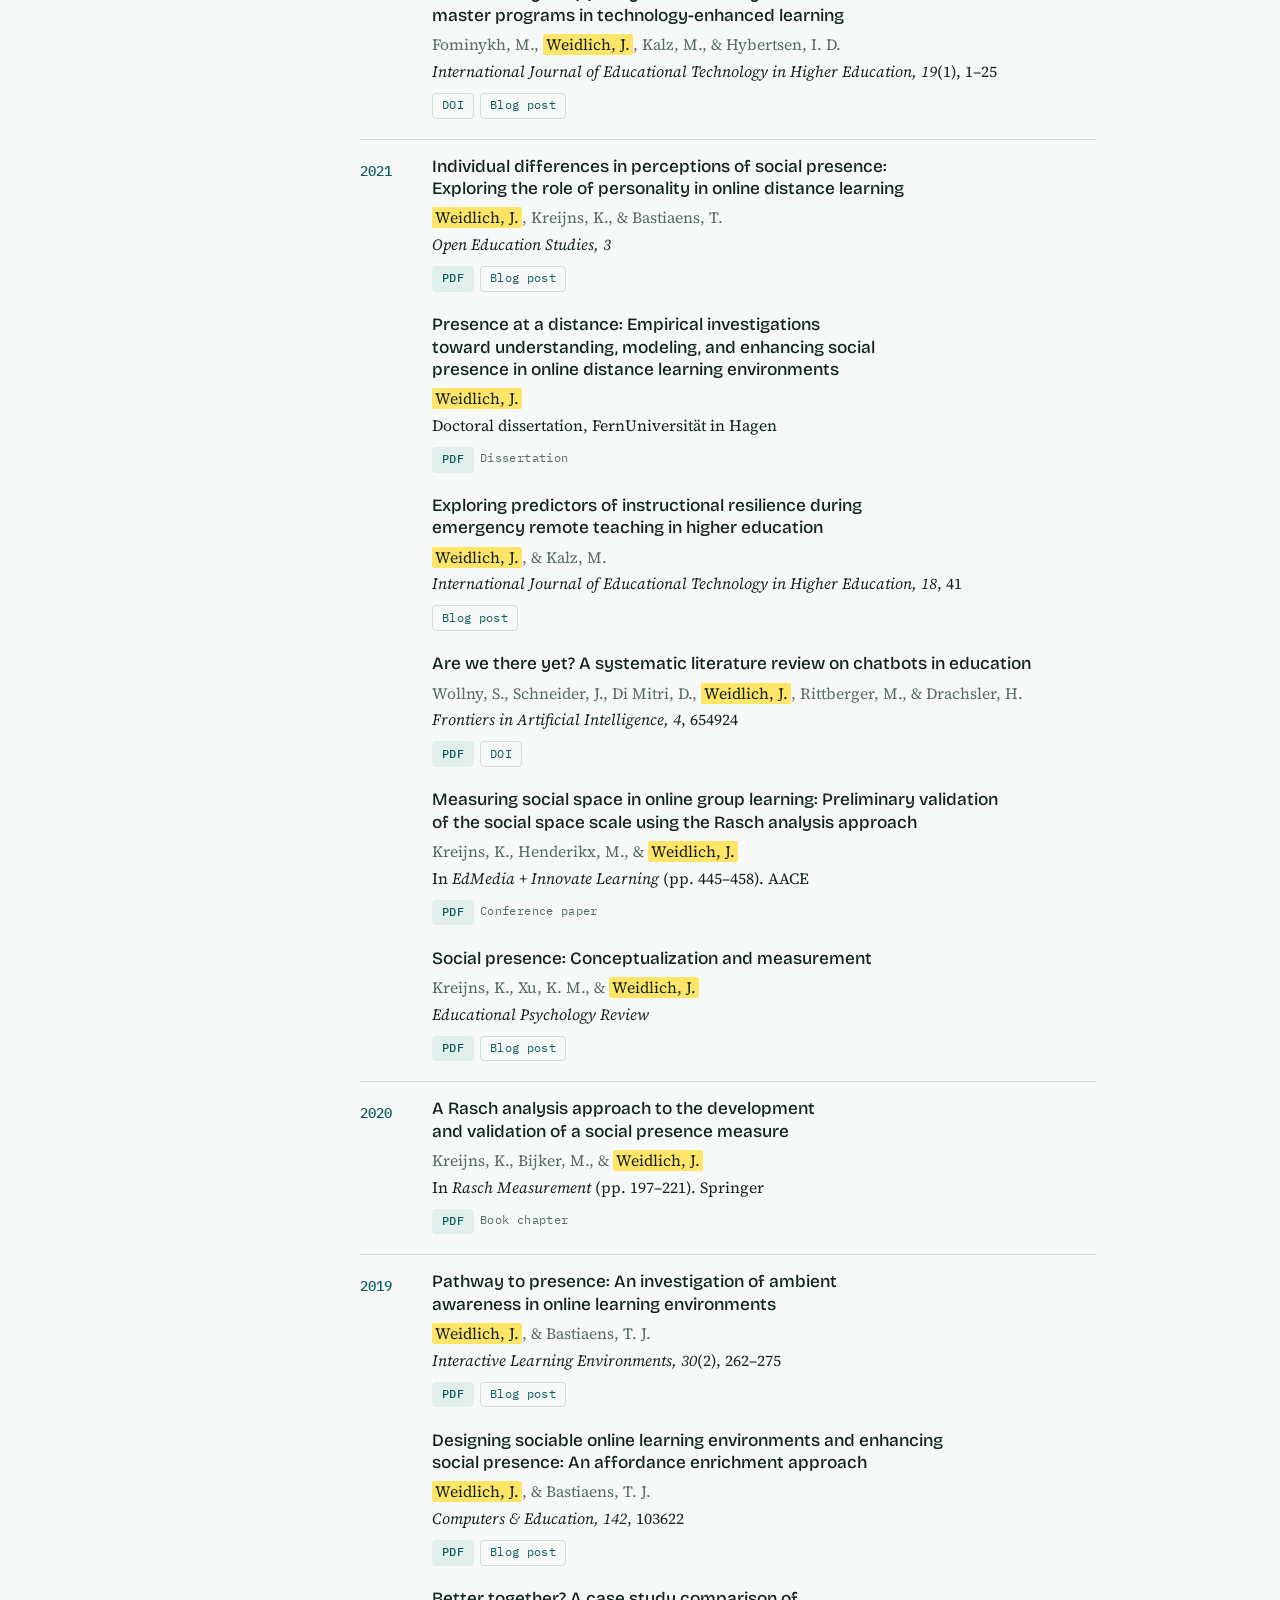
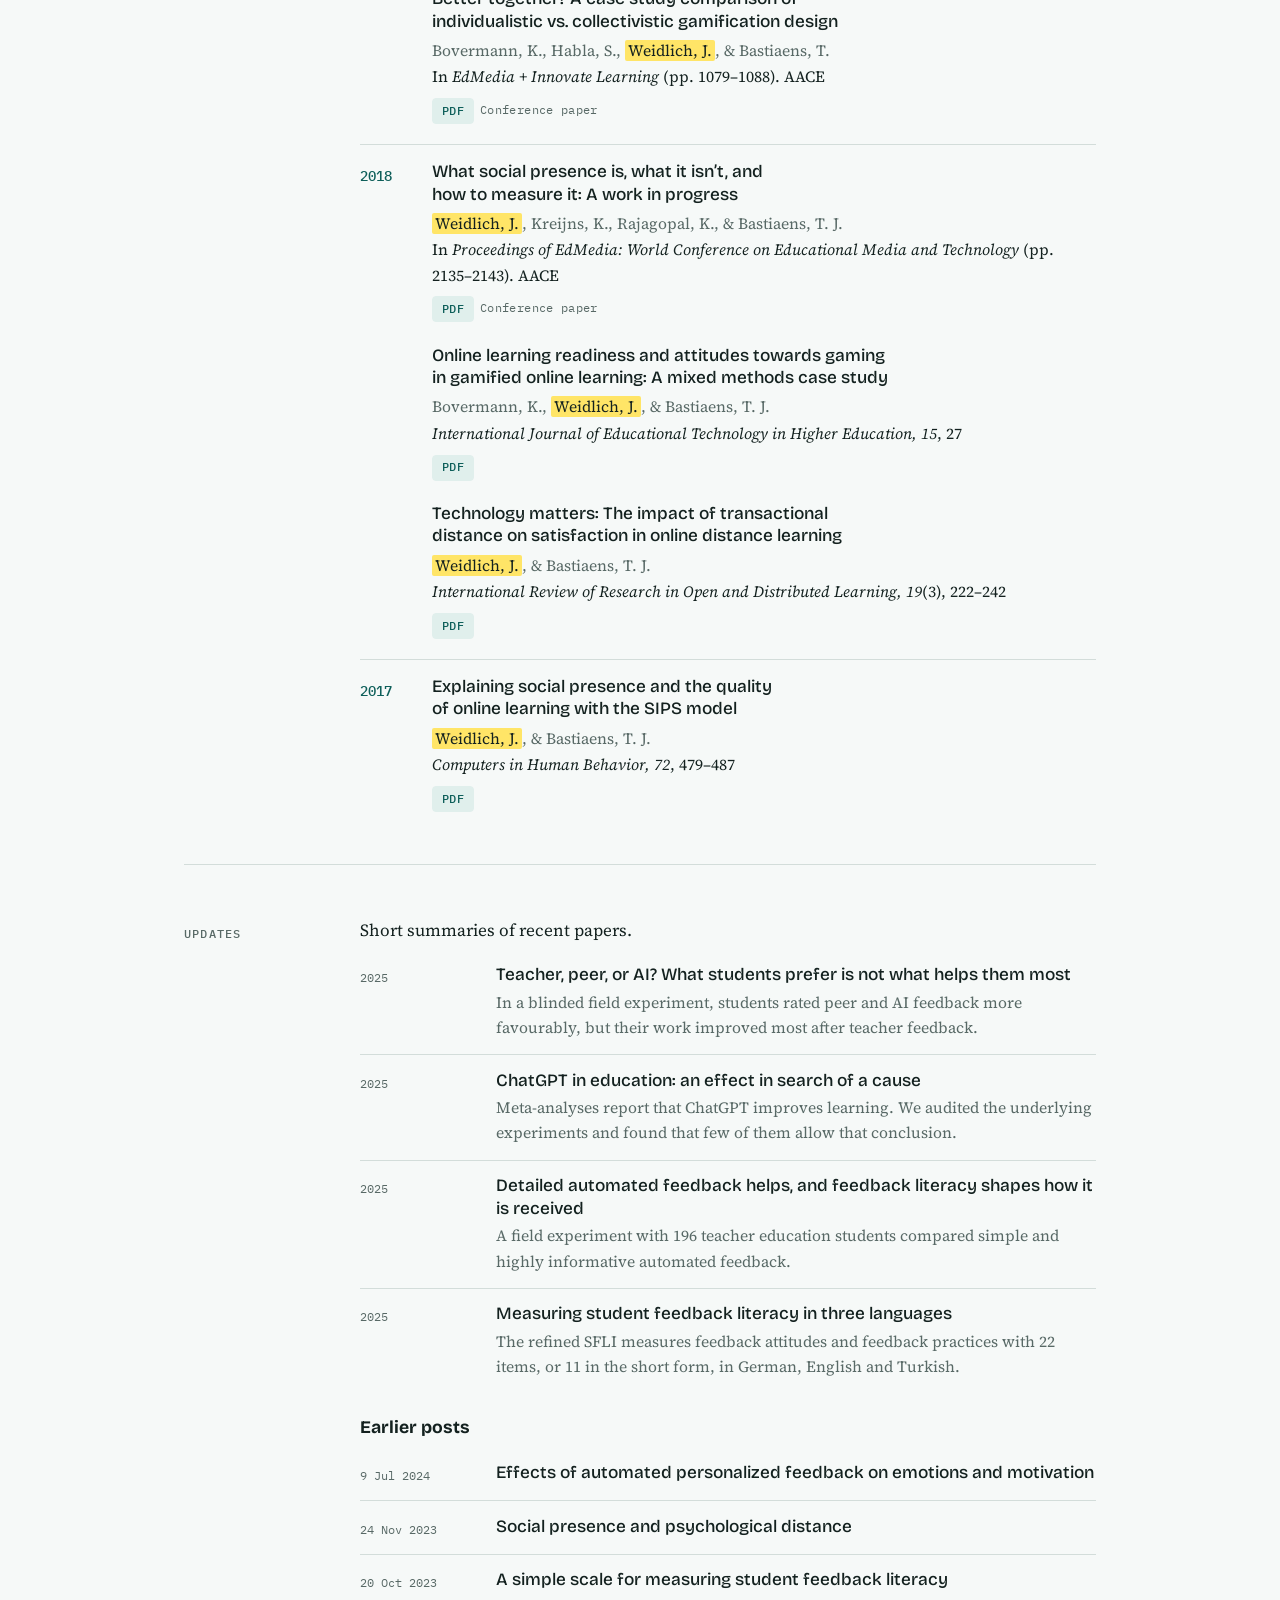
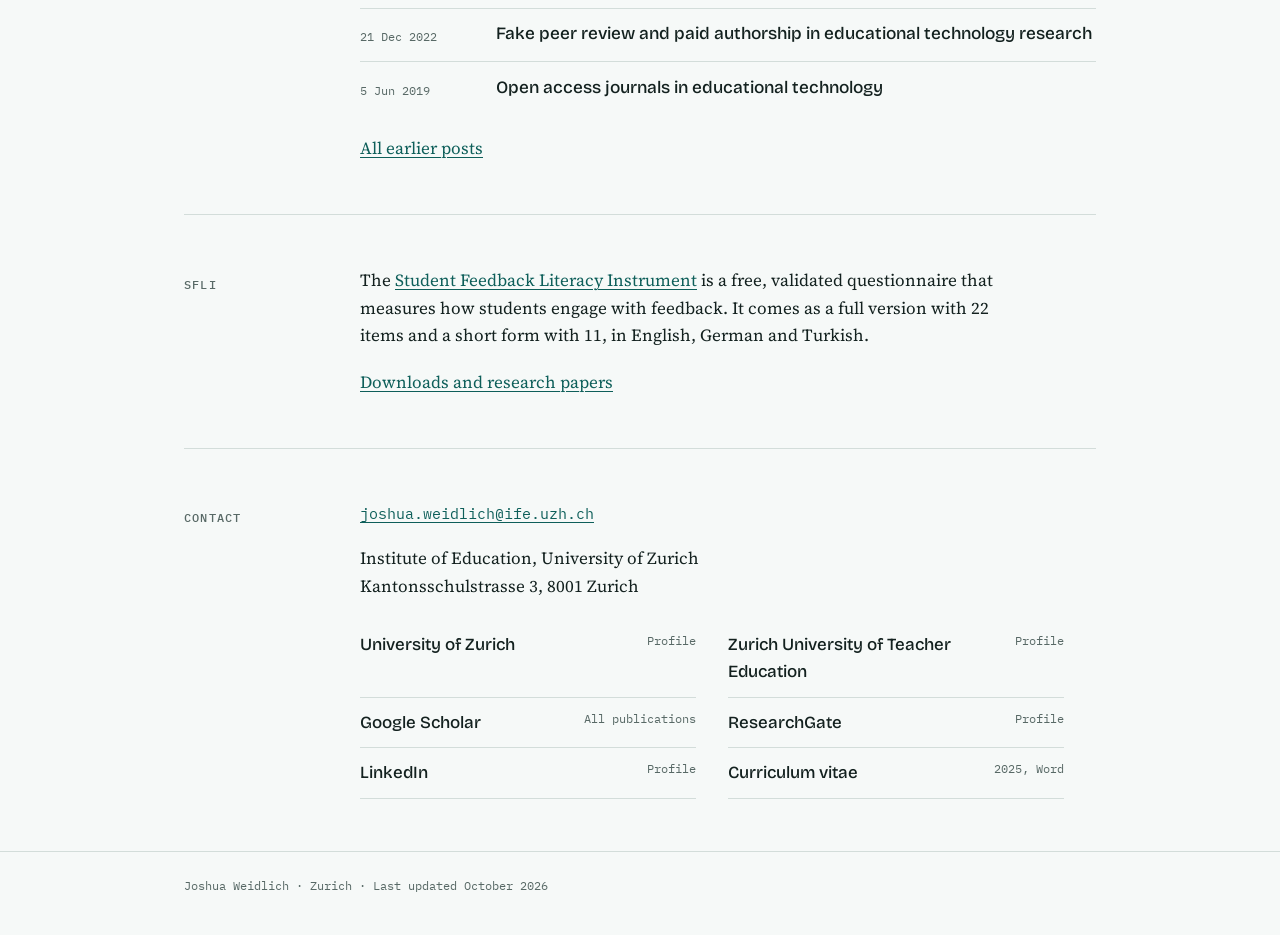
==== commit 34a097b8: "Add files via upload" ====
--- a/index.html
+++ b/index.html
@@ -9,7 +9,7 @@
 <link rel="preconnect" href="https://fonts.googleapis.com">
 <link rel="preconnect" href="https://fonts.gstatic.com" crossorigin>
 <link rel="stylesheet" href="https://fonts.googleapis.com/css2?family=Bricolage+Grotesque:opsz,wght@12..96,500;12..96,700&family=IBM+Plex+Mono:wght@400;500&family=Source+Serif+4:ital,opsz,wght@0,8..60,400;0,8..60,600;1,8..60,400&display=swap">
-<link rel="stylesheet" href="style.css">
+<link rel="stylesheet" href="style.css?v=2026-10-07a">
 </head>
 <body>
 <header class="top">
@@ -113,13 +113,13 @@
   </section>
 </main>
 <footer><div class="wrap">Joshua Weidlich · Zurich · Last updated October 2026</div></footer>
-<script src="publications.js"></script>
+<script src="publications.js?v=2026-10-07a"></script>
 <script>
 (function(){
 var U='https://joshuaweidlich.wordpress.com/wp-content/uploads/', B='https://joshuaweidlich.wordpress.com/', D='https://doi.org/';
 var TOPICS={fe:'Feedback',fl:'Feedback literacy',ai:'Learning with GenAI',av:'Assessment validity',la:'Learning analytics',ci:'Causal inference',cs:'CSCL',sp:'Social presence'};
 function has(p,k){return (p.k||[]).indexOf(k)>-1}
-var KIND={ch:'Book chapter',co:'Conference paper',th:'Dissertation',pr:'Preprint',ta:'Conference talk'};
+var KIND={ch:'Book chapter',co:'Conference paper',th:'Dissertation',pr:'Preprint',ta:'Conference talk',cm:'Commentary'};
 var P=window.PUBS||[];
 function esc(s){return s.replace(/&(?!amp;)/g,'&amp;').replace(/</g,'&lt;')}
 function venue(s){return s.replace(/&(?!amp;)/g,'&amp;')}
@@ -132,7 +132,7 @@
   return q.split(/\s+/).every(function(w){return hay.indexOf(w)>-1});
 }
 function item(p){
-  var pdf=p.pu||(p.p?U+p.p:'');
+  var pdf=p.f?'pdfs/'+p.f:(p.pu||(p.p?U+p.p:''));
   var href=p.d?D+p.d:(p.l||pdf||p.am||(p.b?B+p.b:''));
   var title=esc(p.t), acts='';
   if(pdf) acts+='<a class="pdf" href="'+pdf+'">PDF</a>';
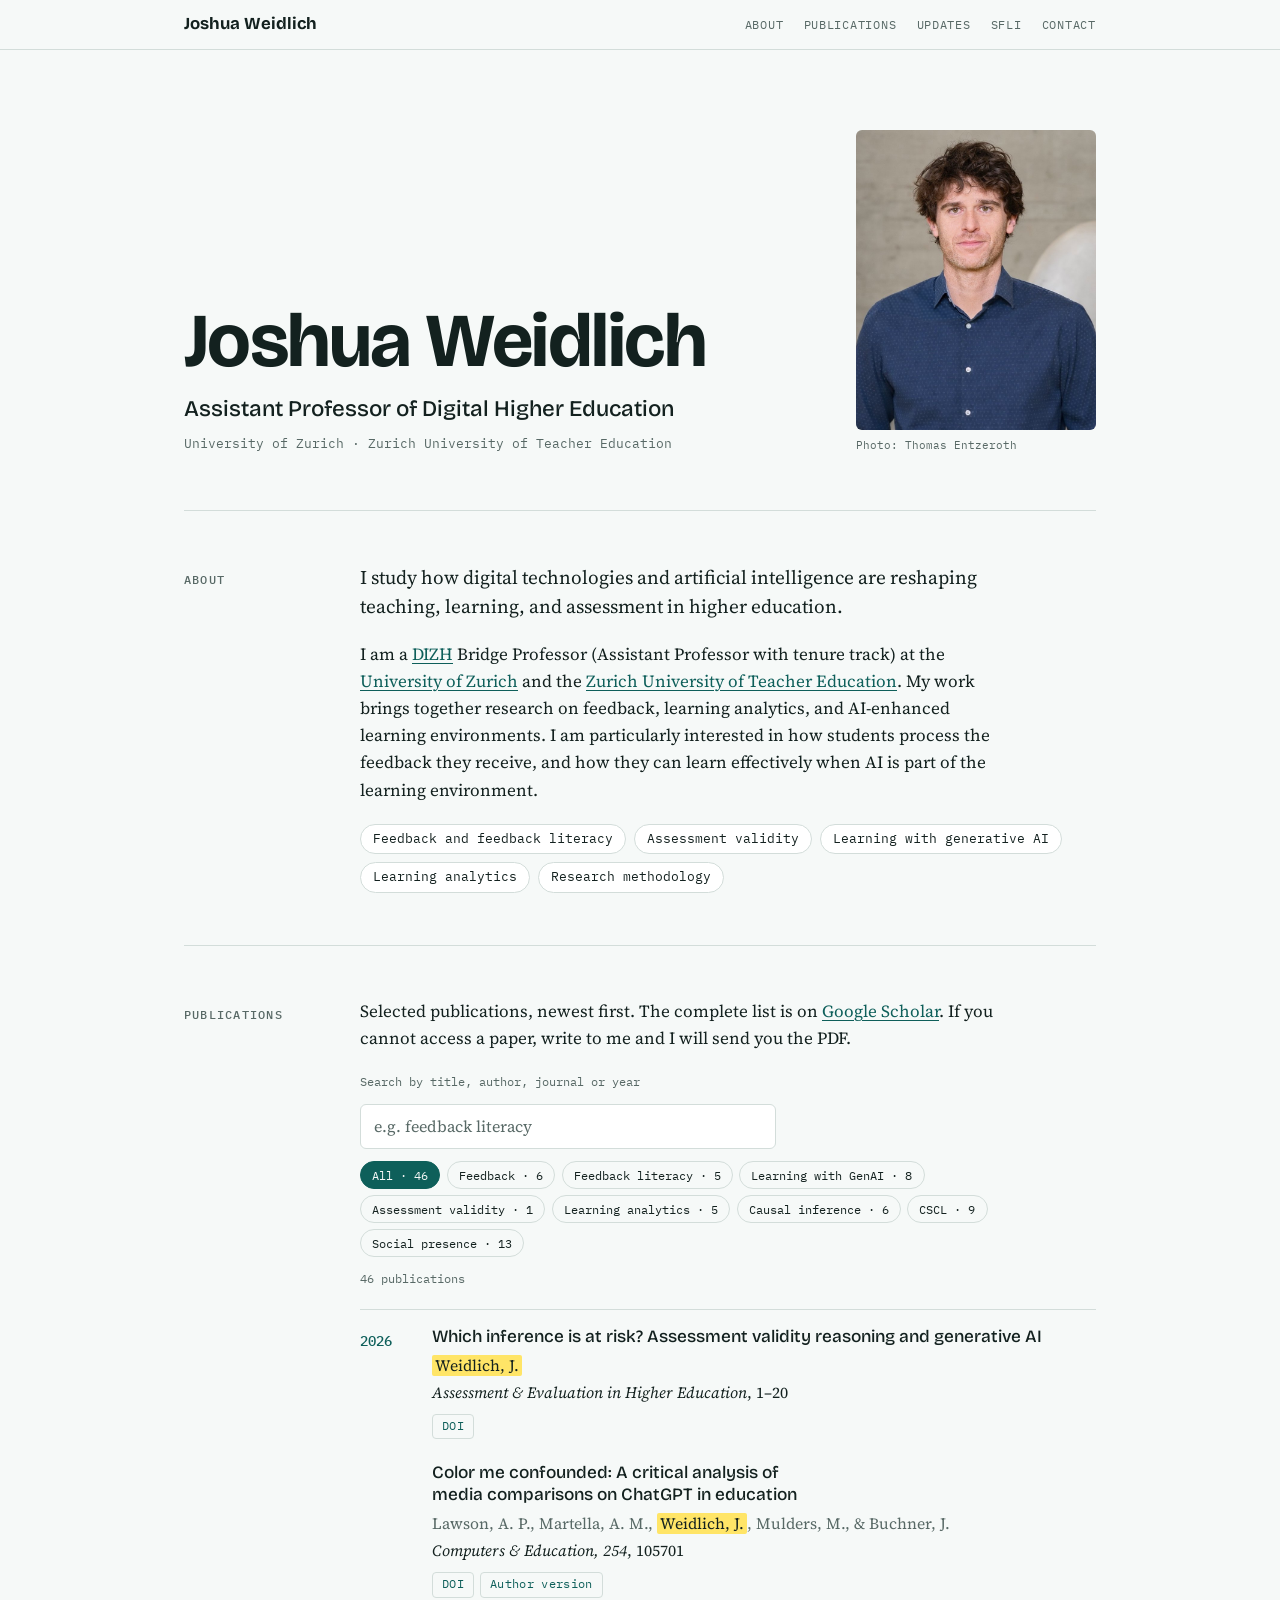
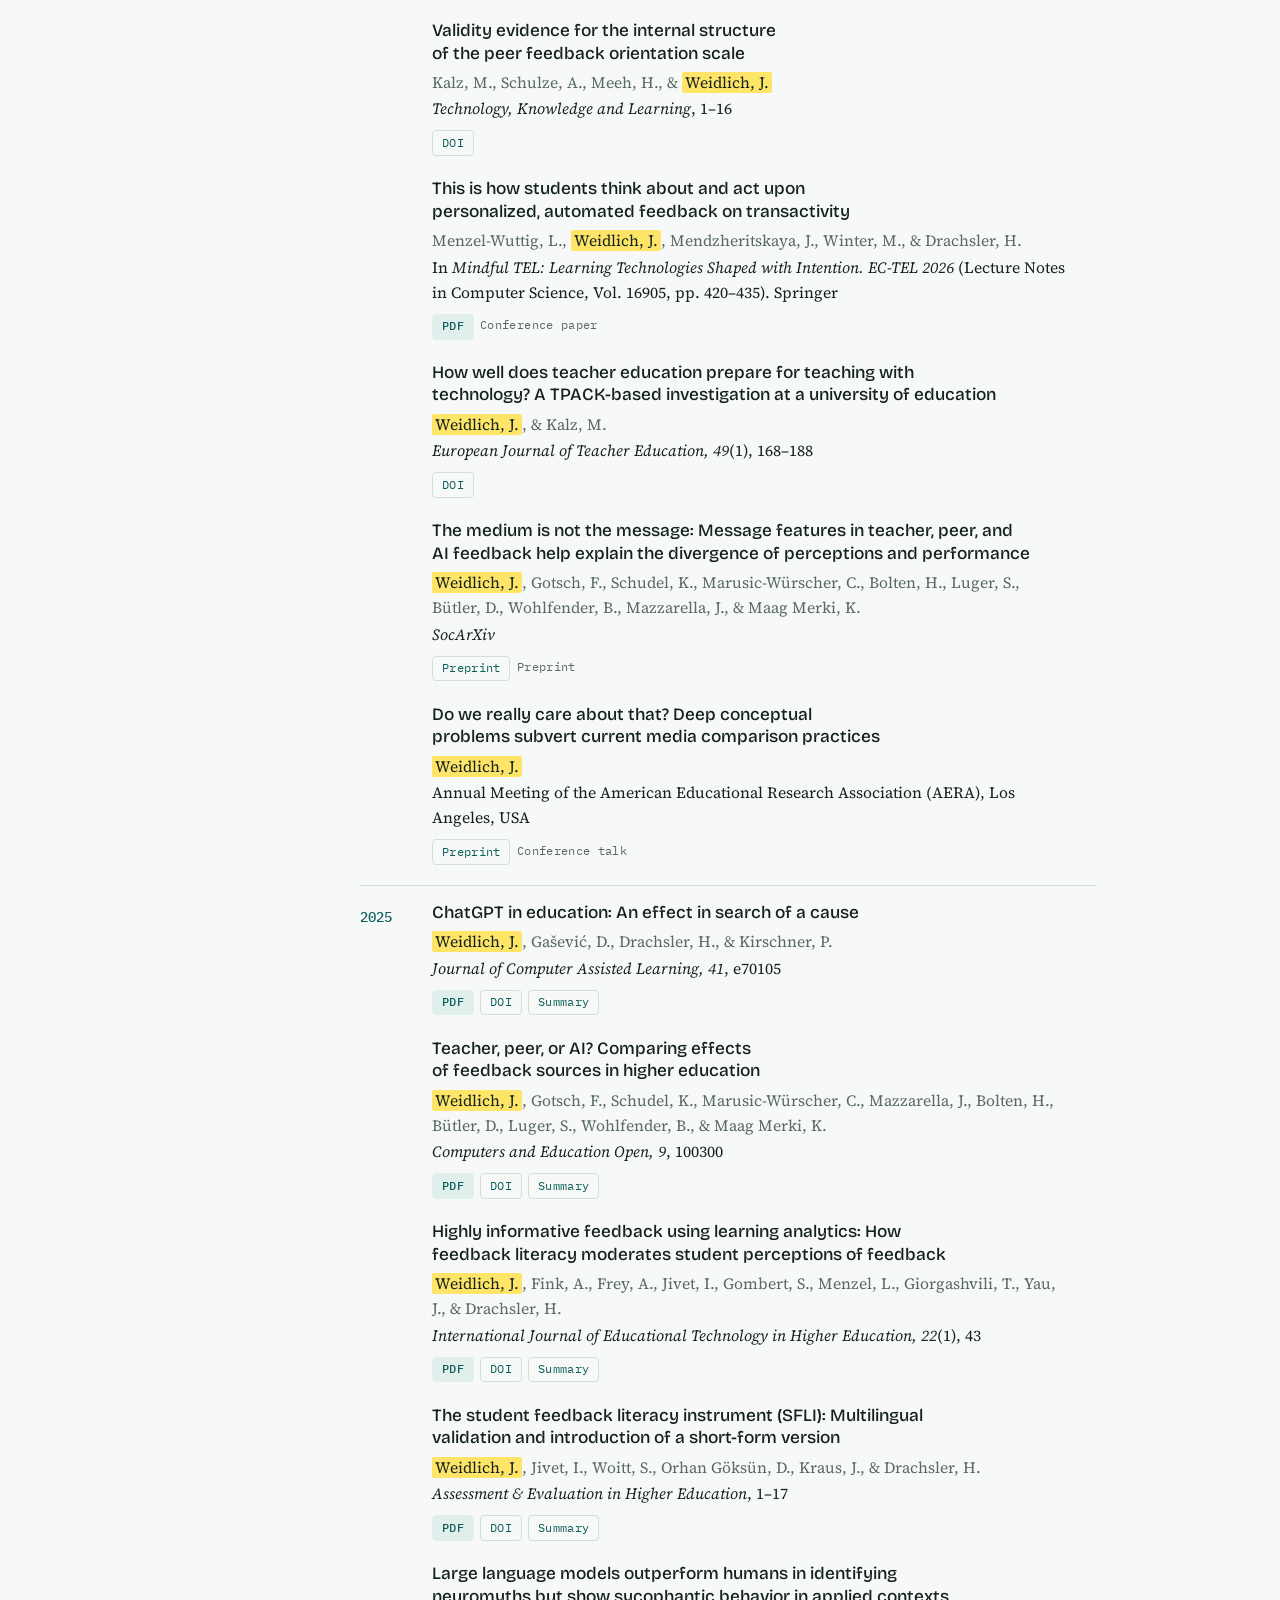
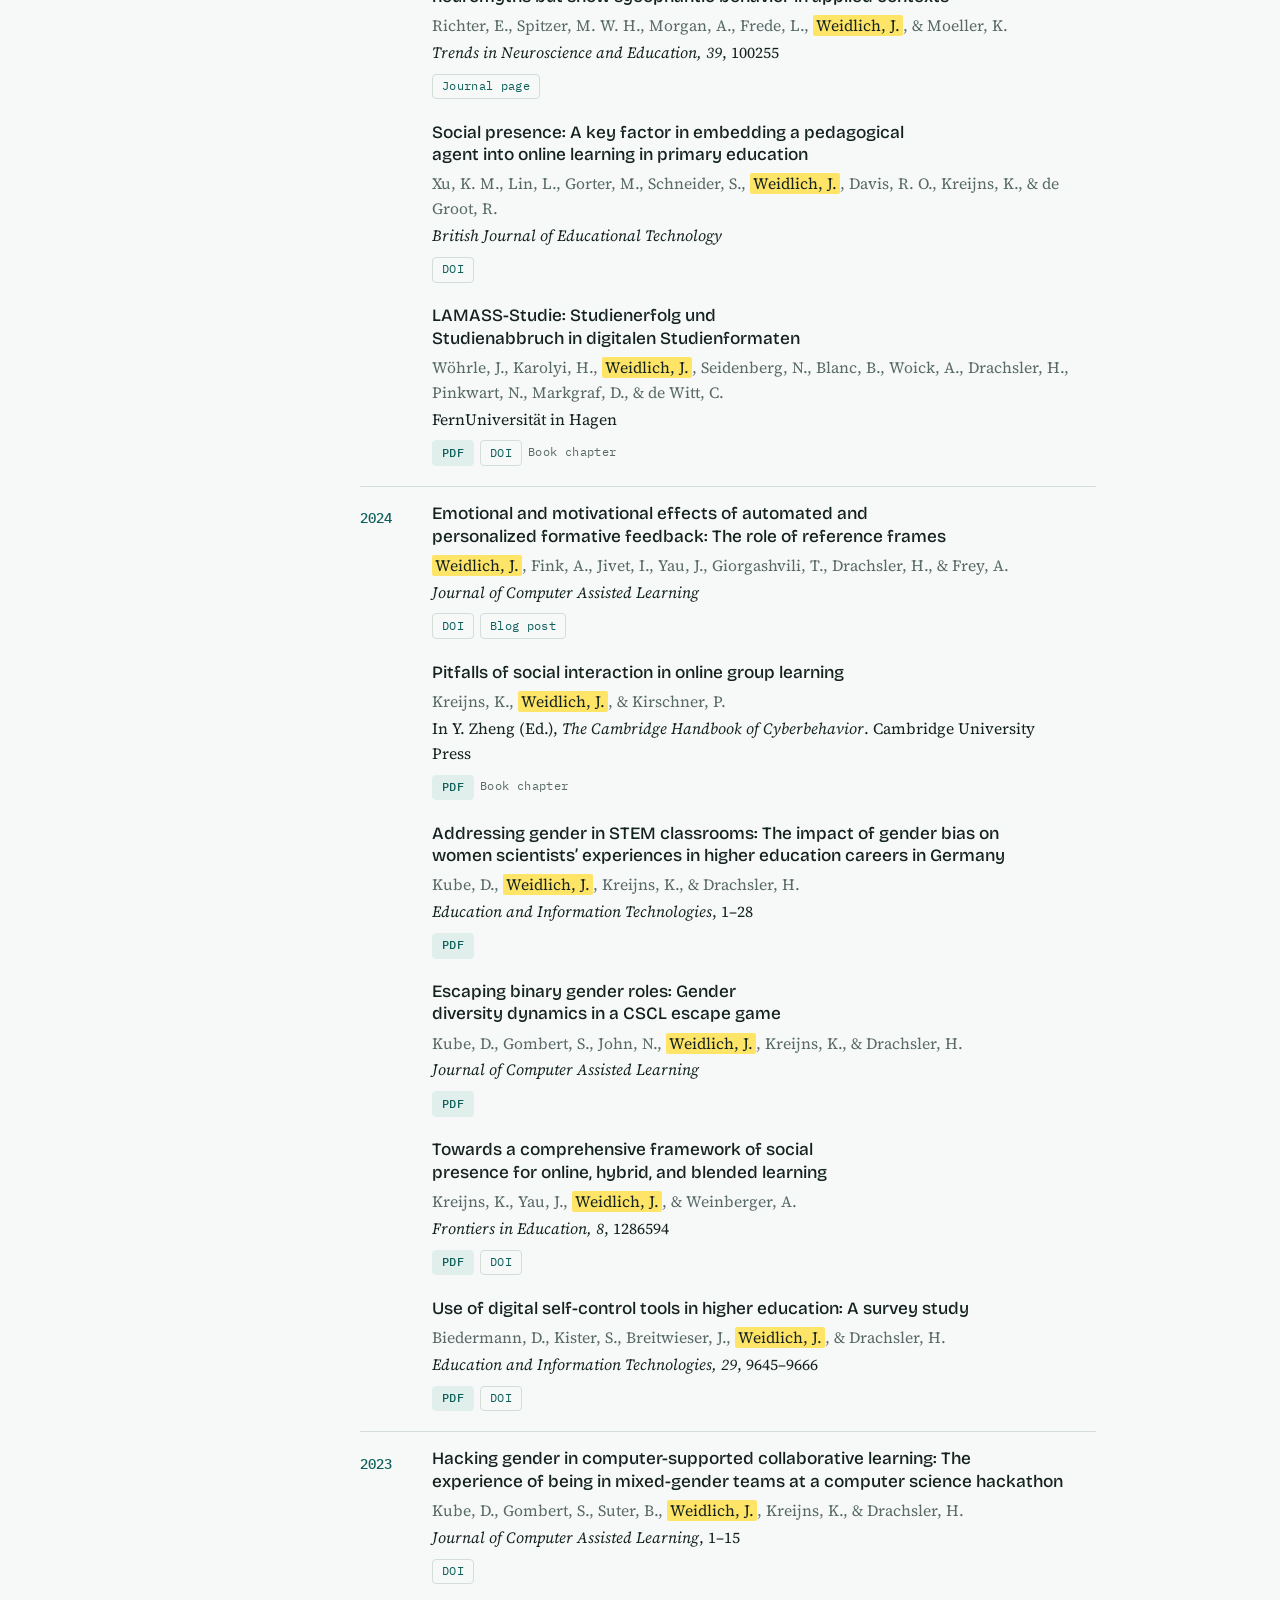
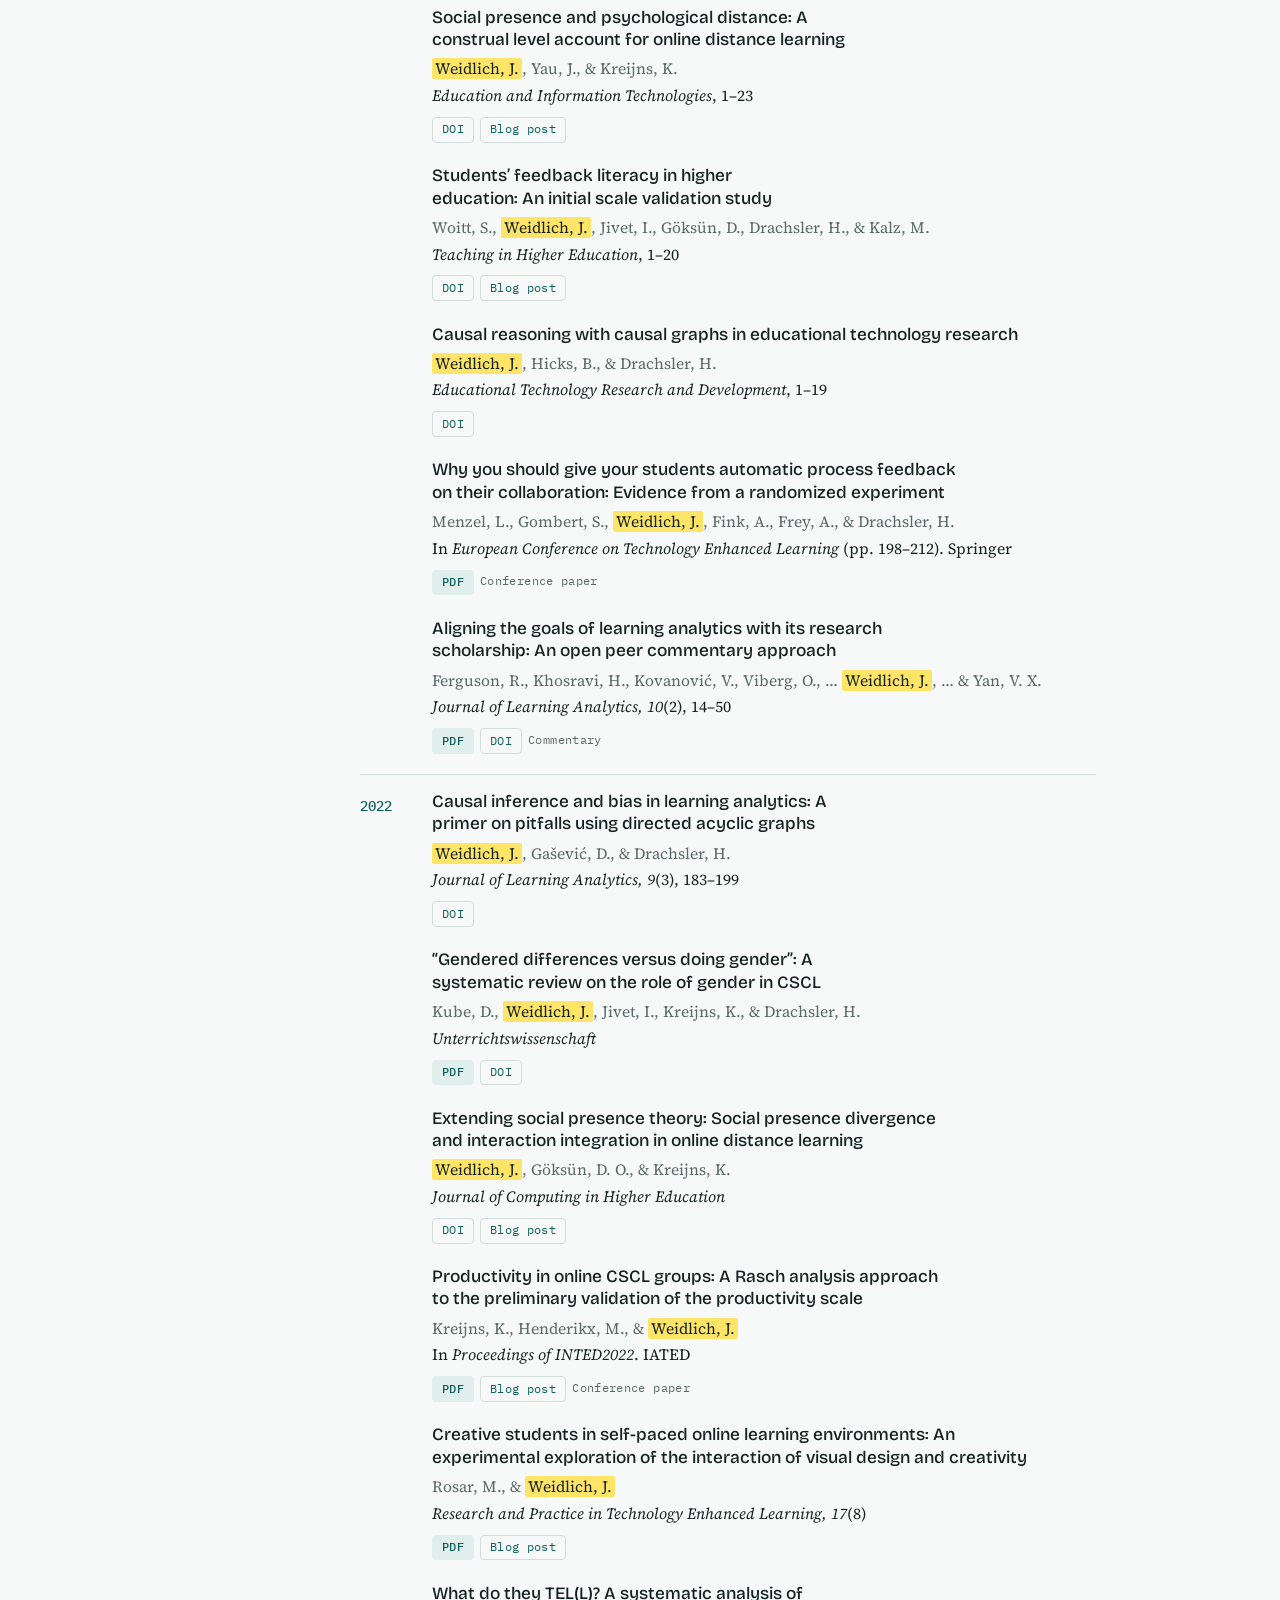
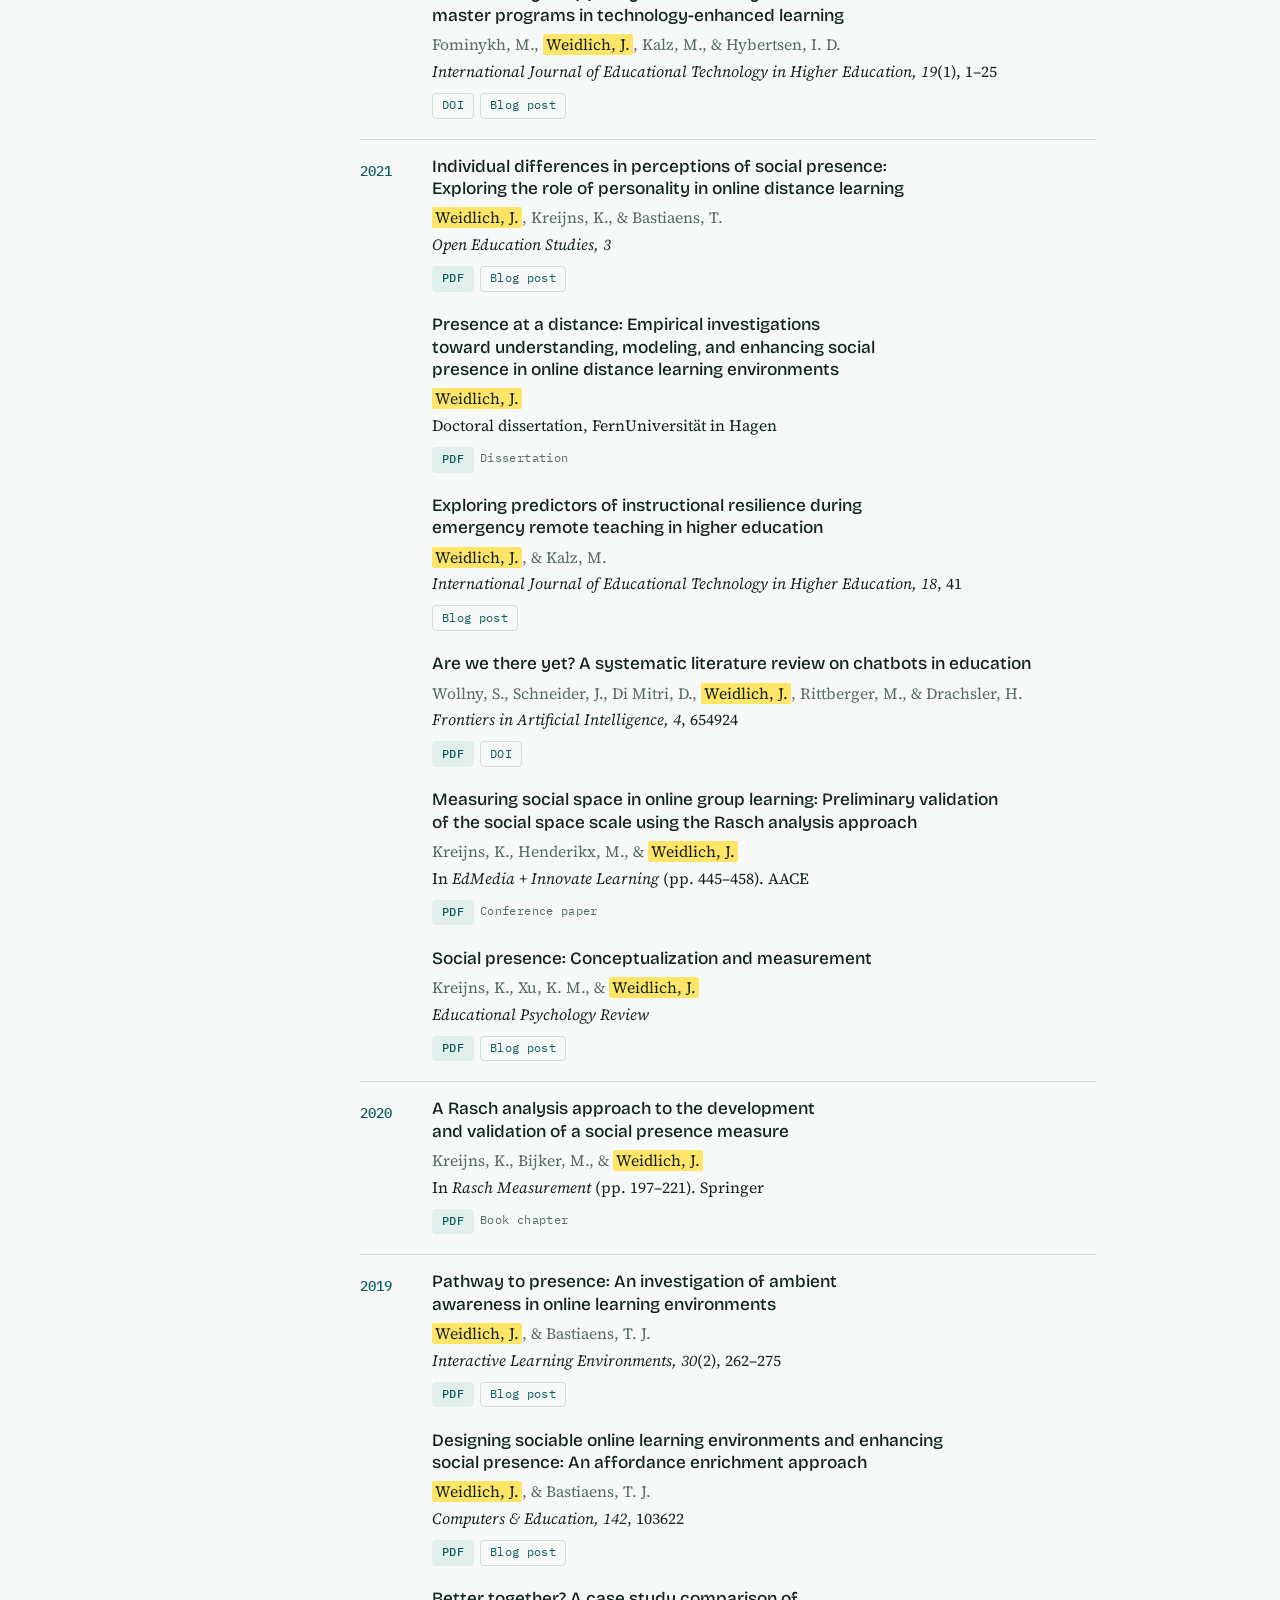
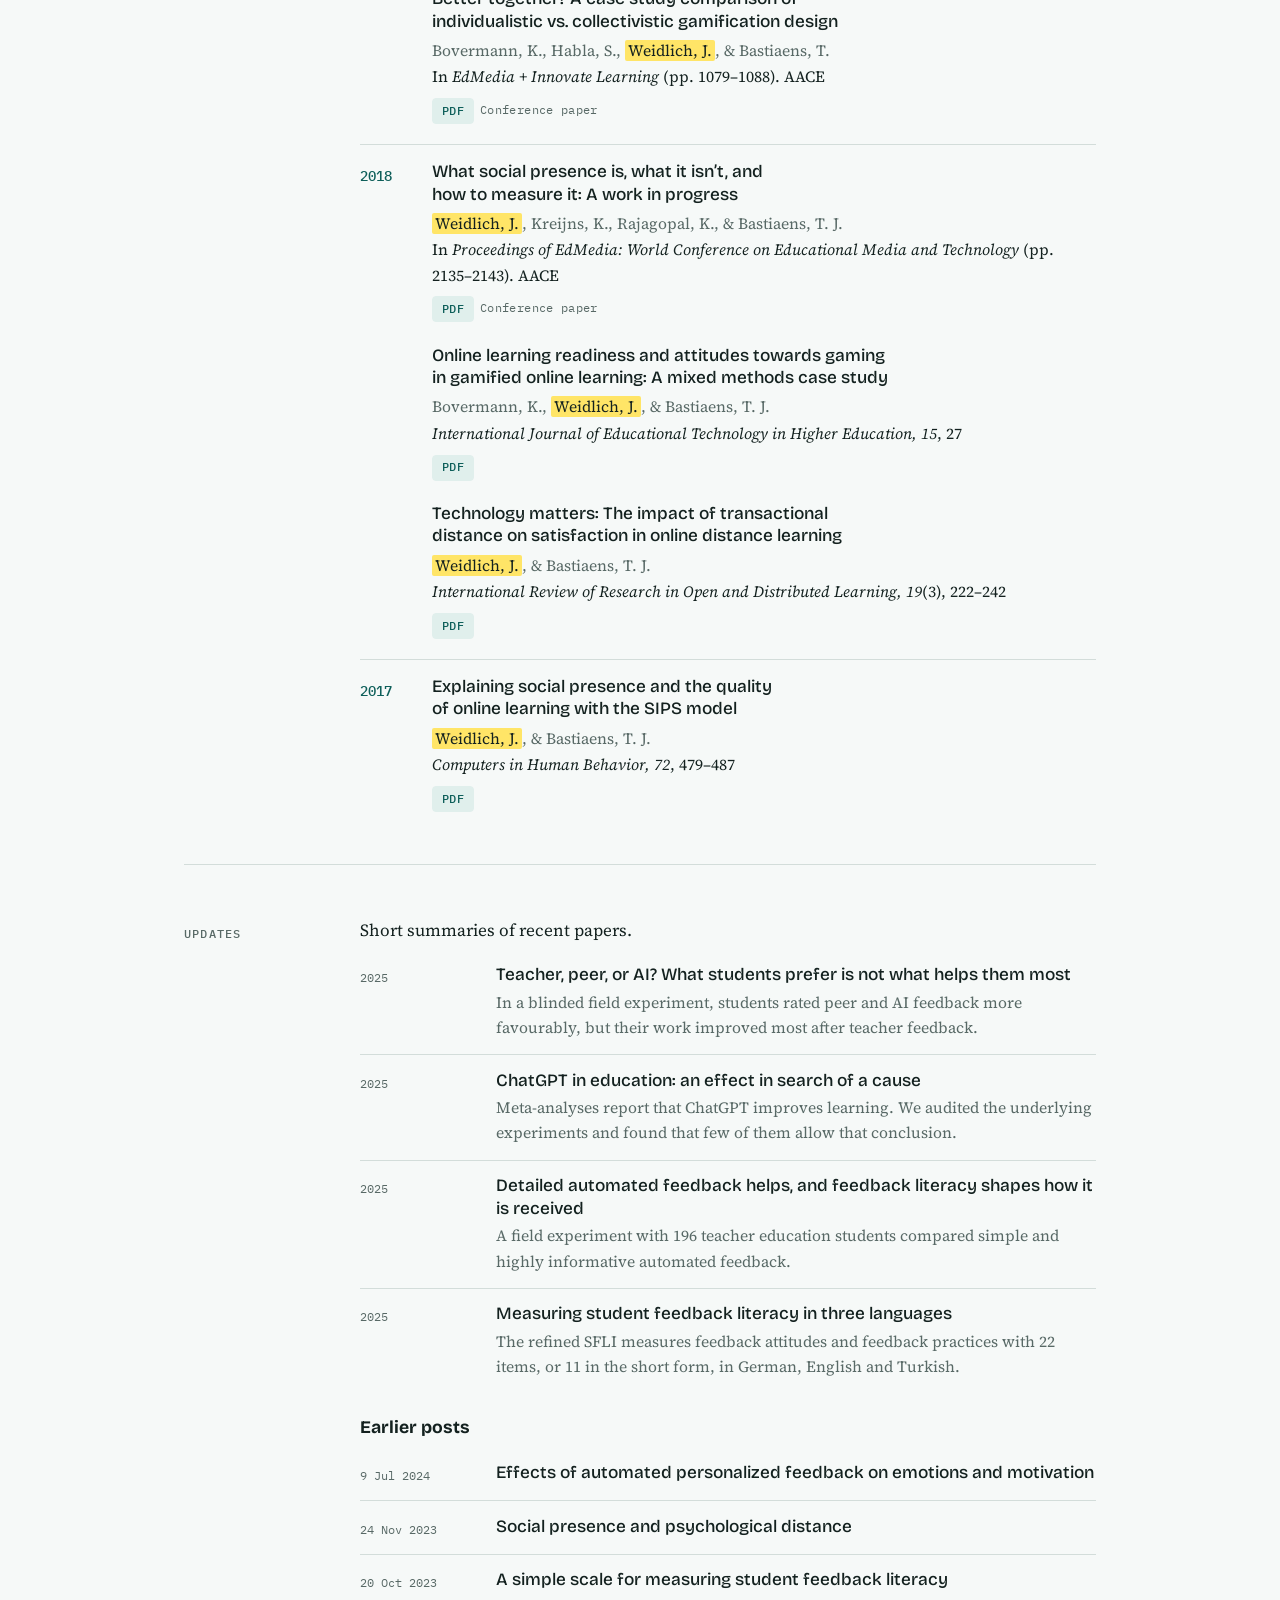
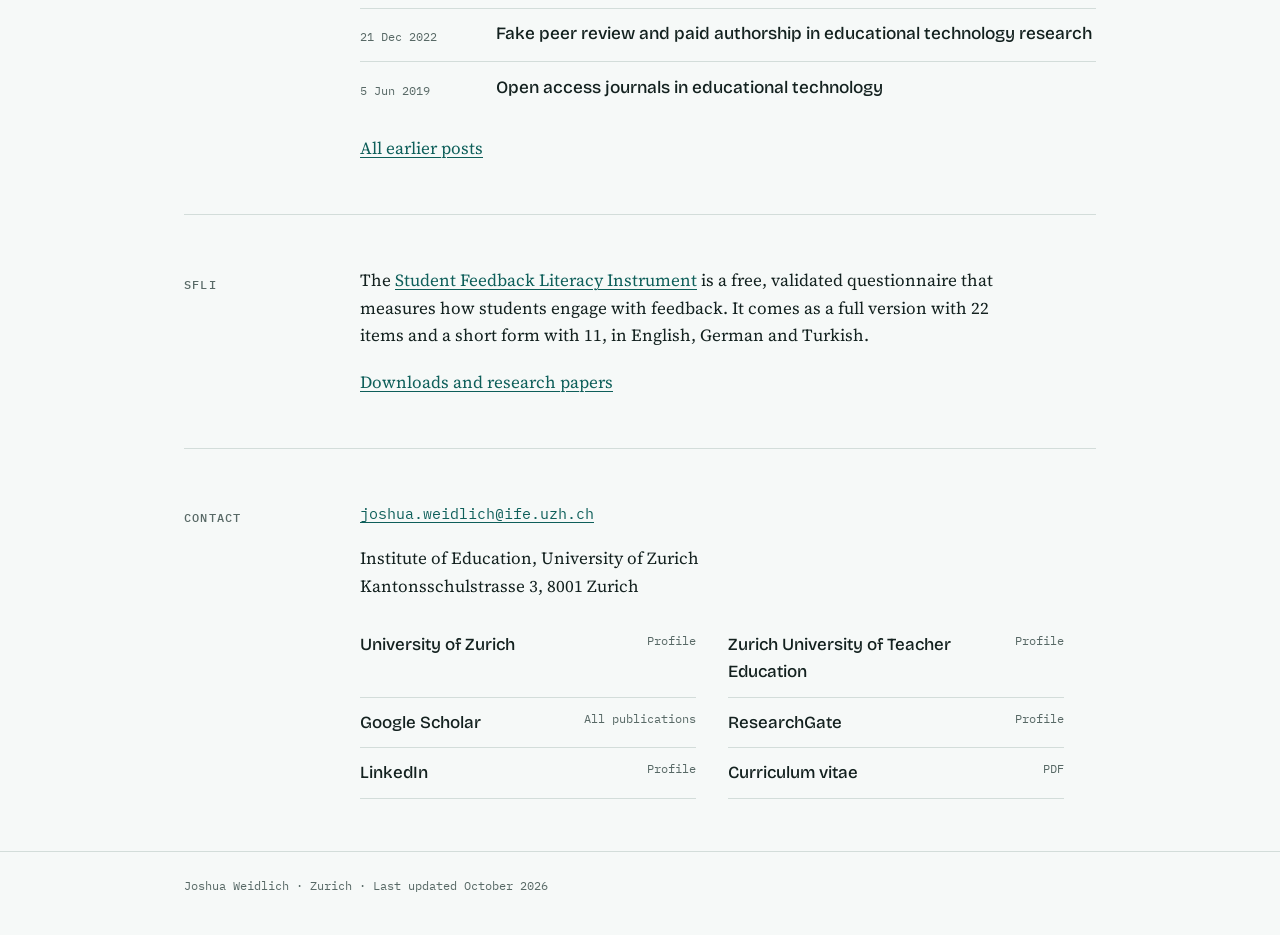
==== commit 8369b552: "Update CV link to point to PDF version" ====
--- a/index.html
+++ b/index.html
@@ -107,7 +107,7 @@
         <li><a href="https://scholar.google.com/citations?user=hx91EWQAAAAJ&hl=en">Google Scholar <span>All publications</span></a></li>
         <li><a href="https://www.researchgate.net/profile/Joshua_Weidlich">ResearchGate <span>Profile</span></a></li>
         <li><a href="https://www.linkedin.com/in/joshua-weidlich-b355b2166/">LinkedIn <span>Profile</span></a></li>
-        <li><a href="https://joshuaweidlich.wordpress.com/wp-content/uploads/2025/01/cv_eng_01_2025.docx">Curriculum vitae <span>2025, Word</span></a></li>
+        <li><a href="pdfs/cv.pdf">Curriculum vitae <span>PDF</span></a></li>
       </ul>
     </div>
   </section>
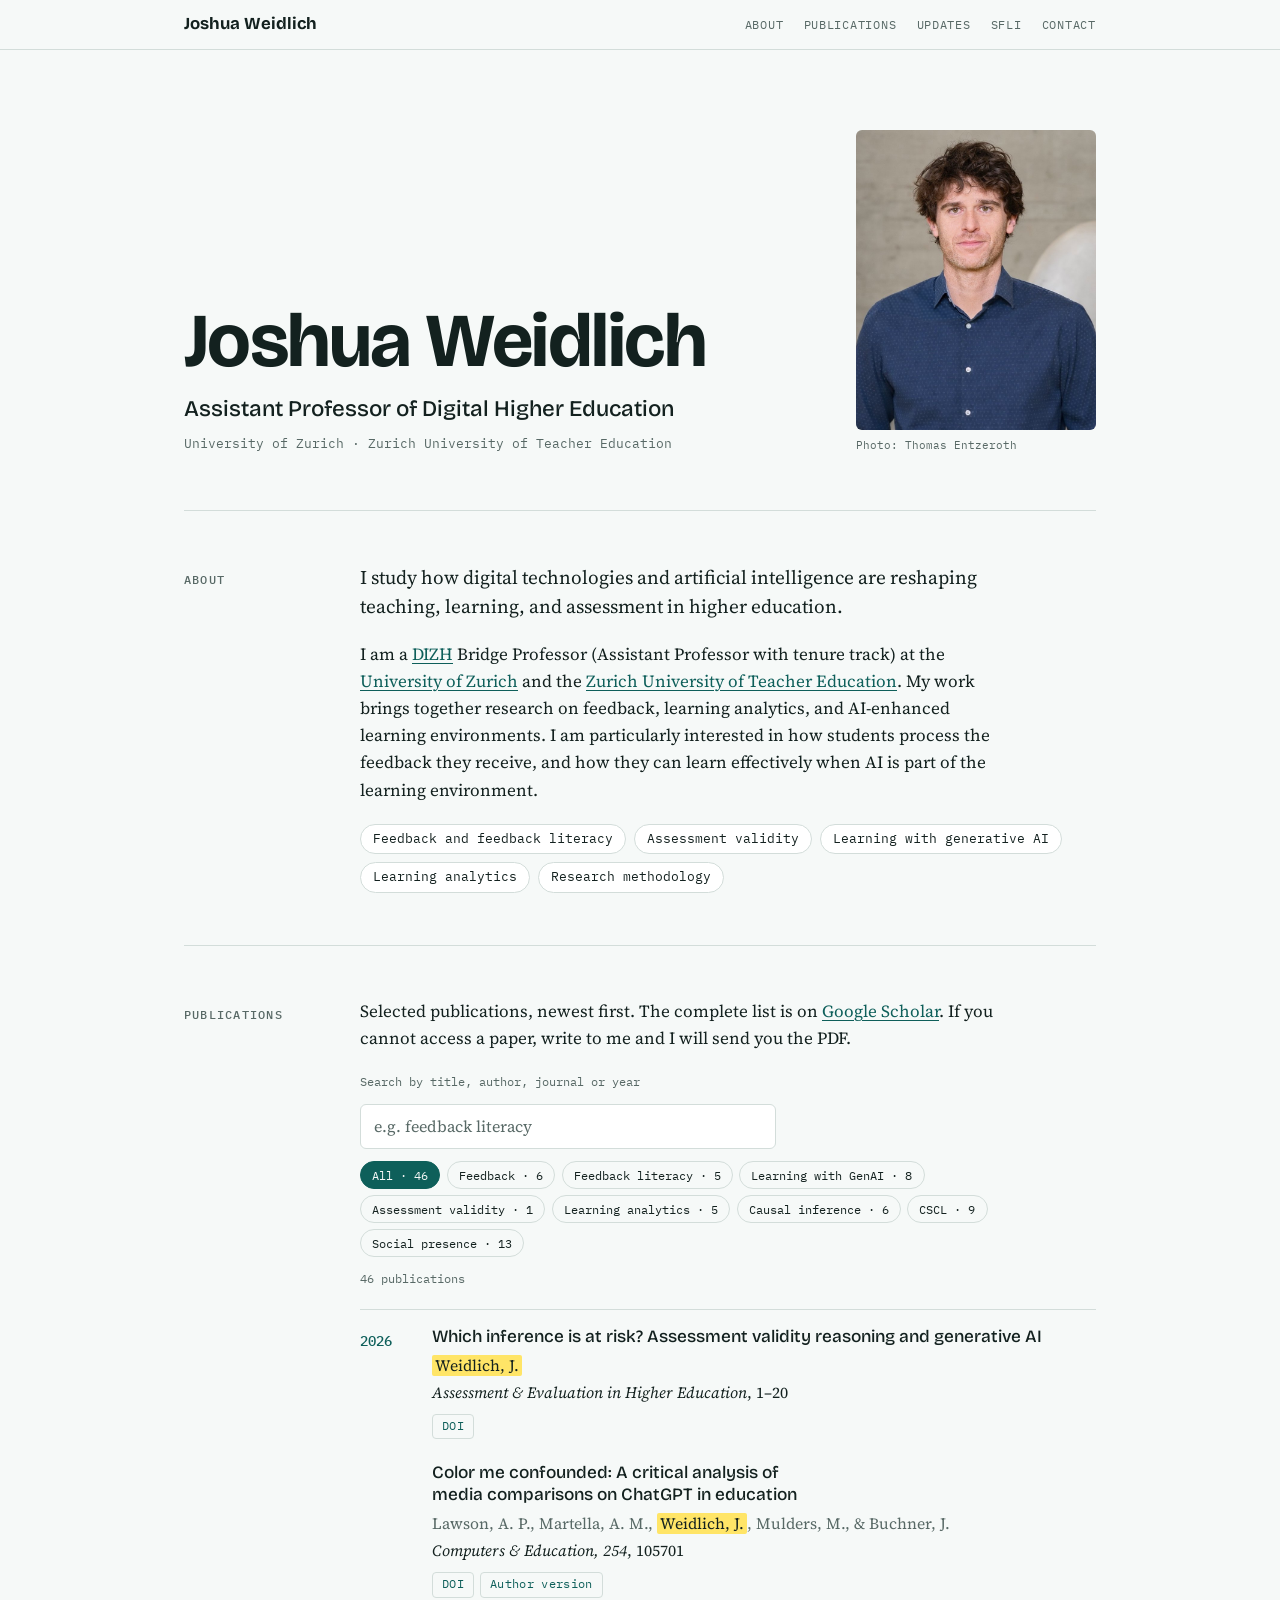
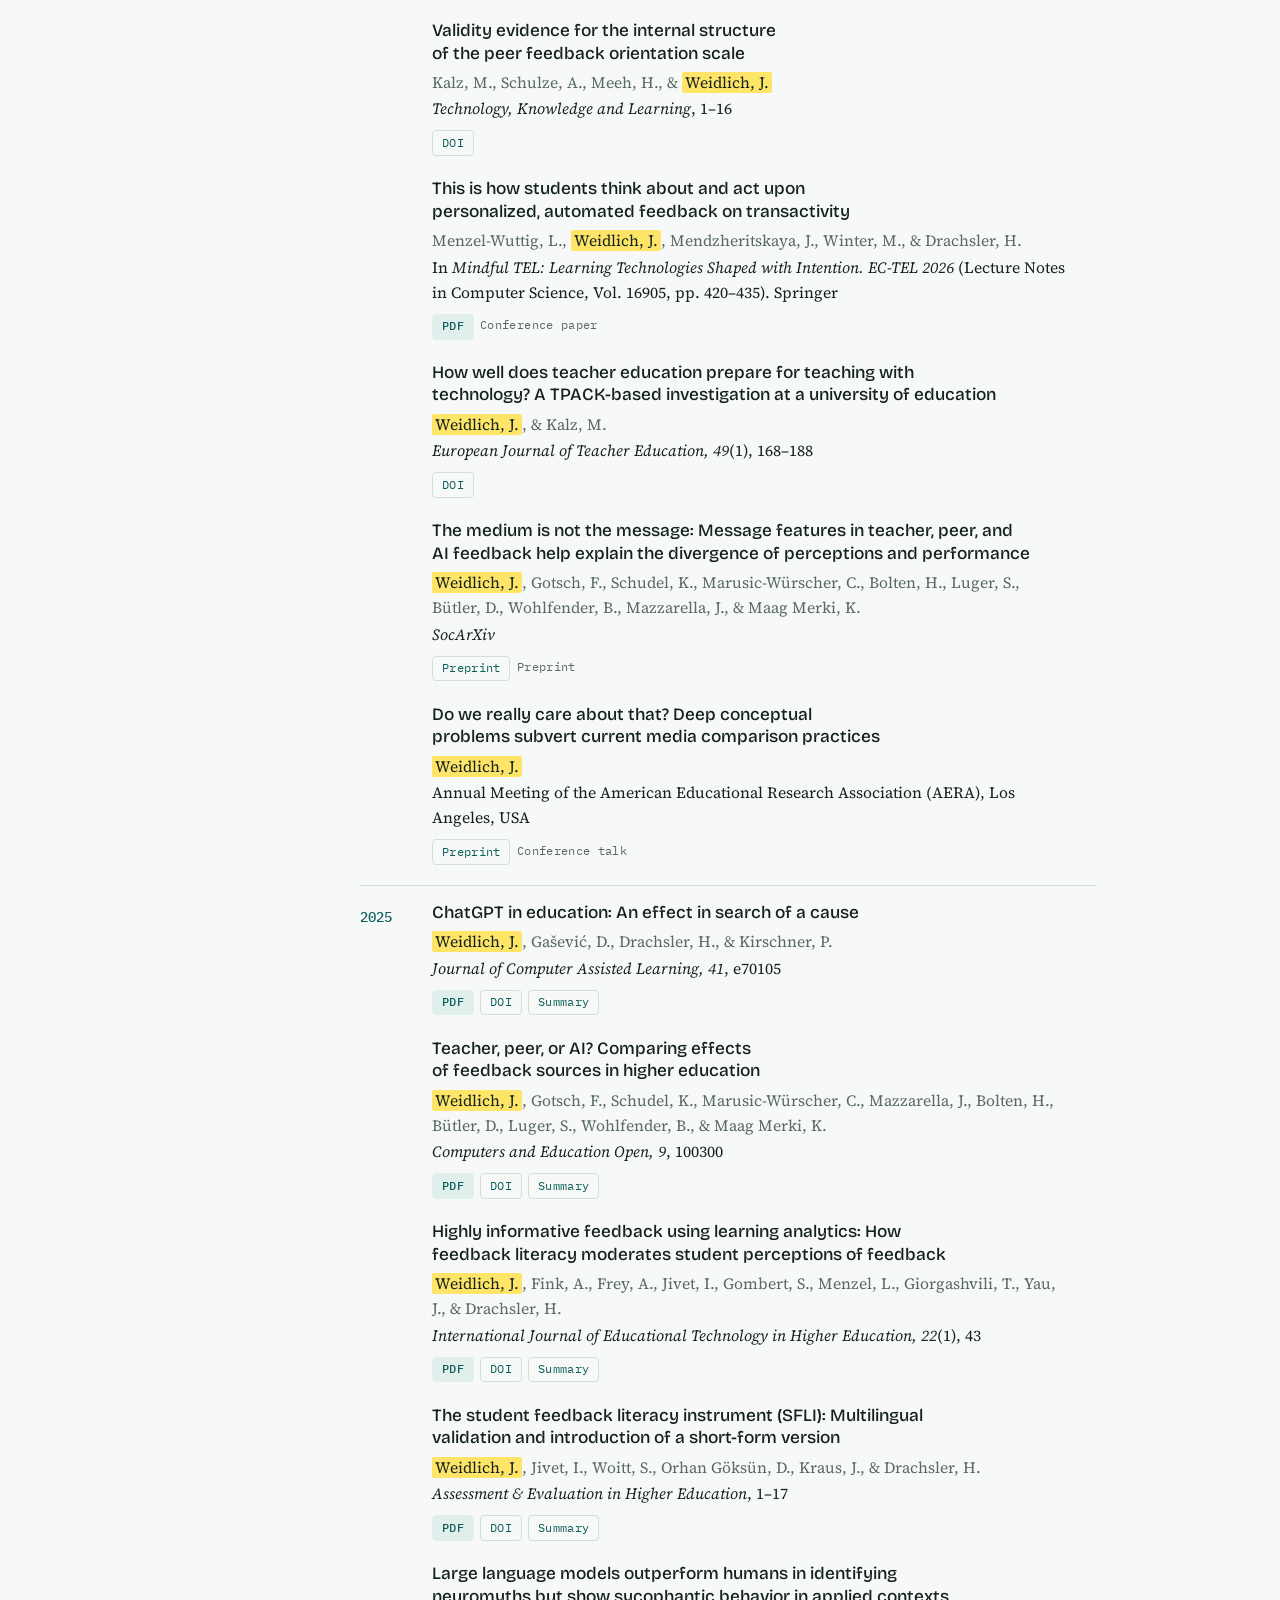
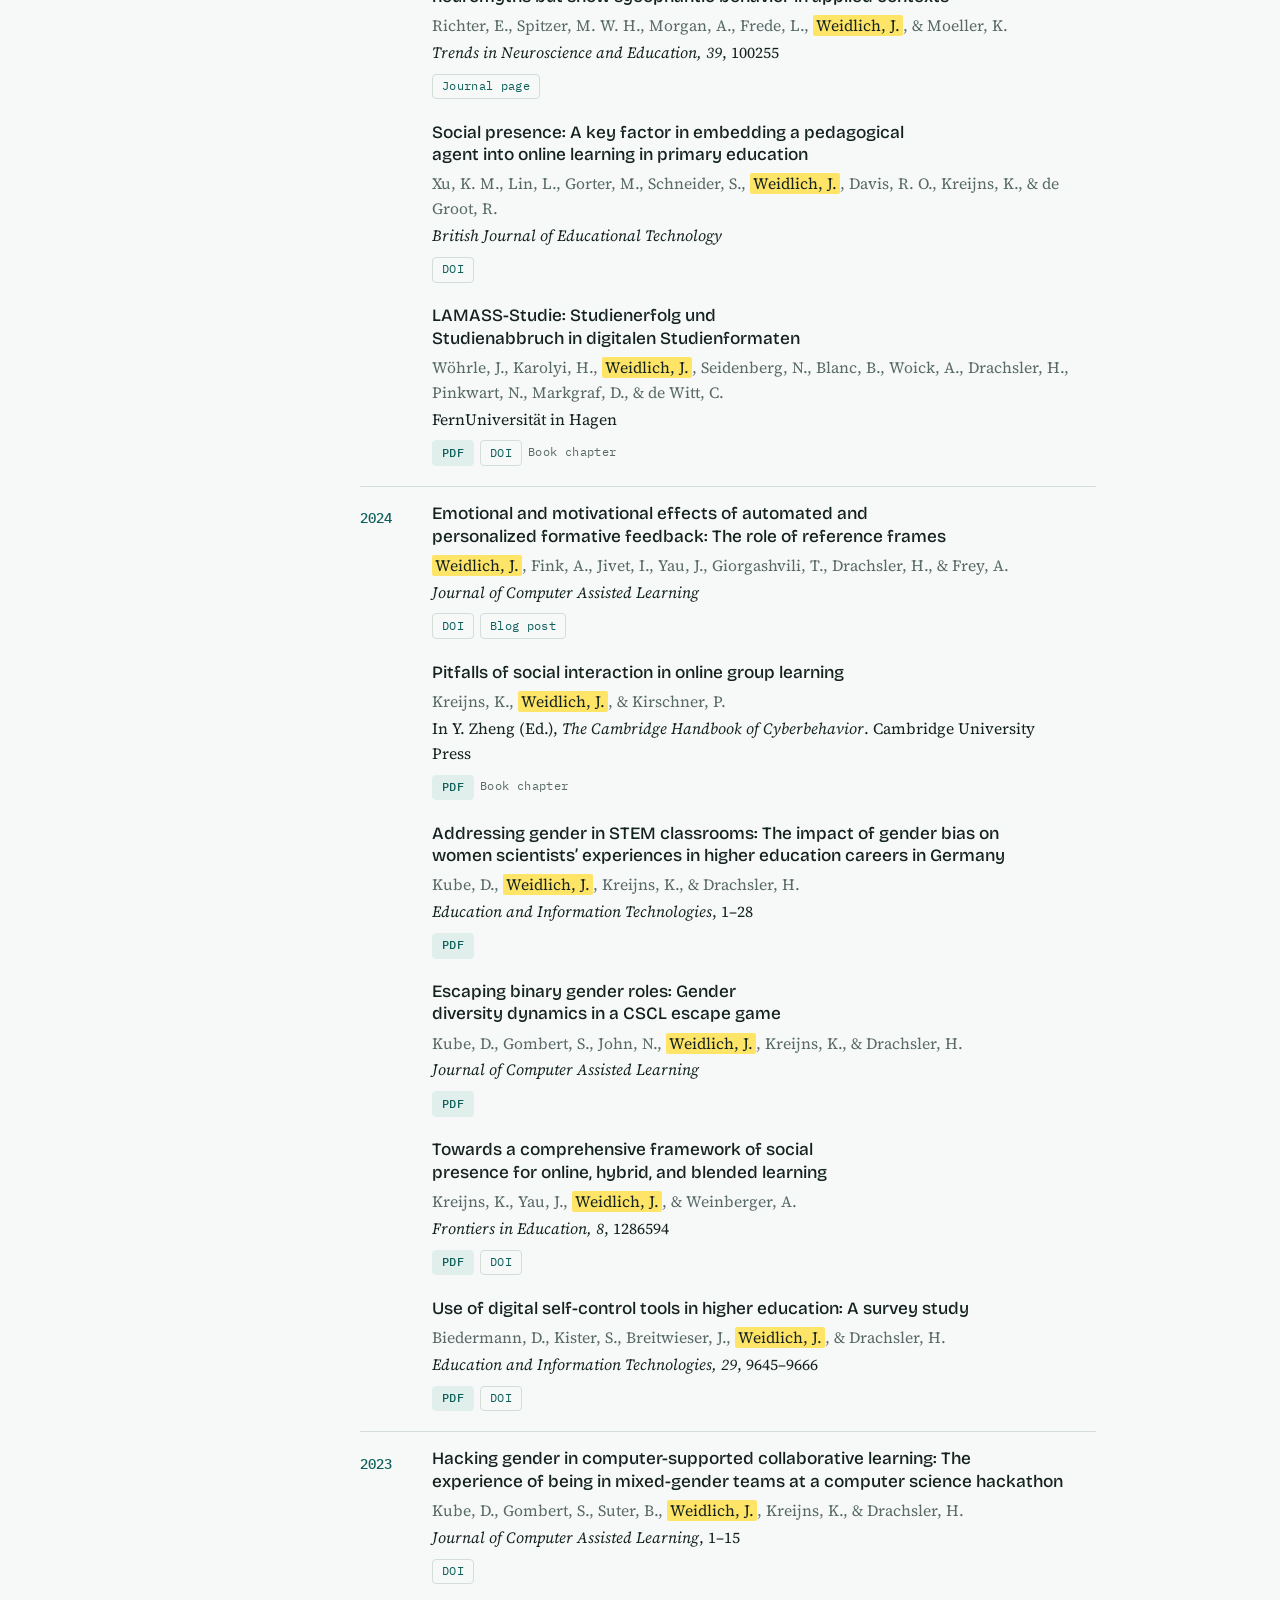
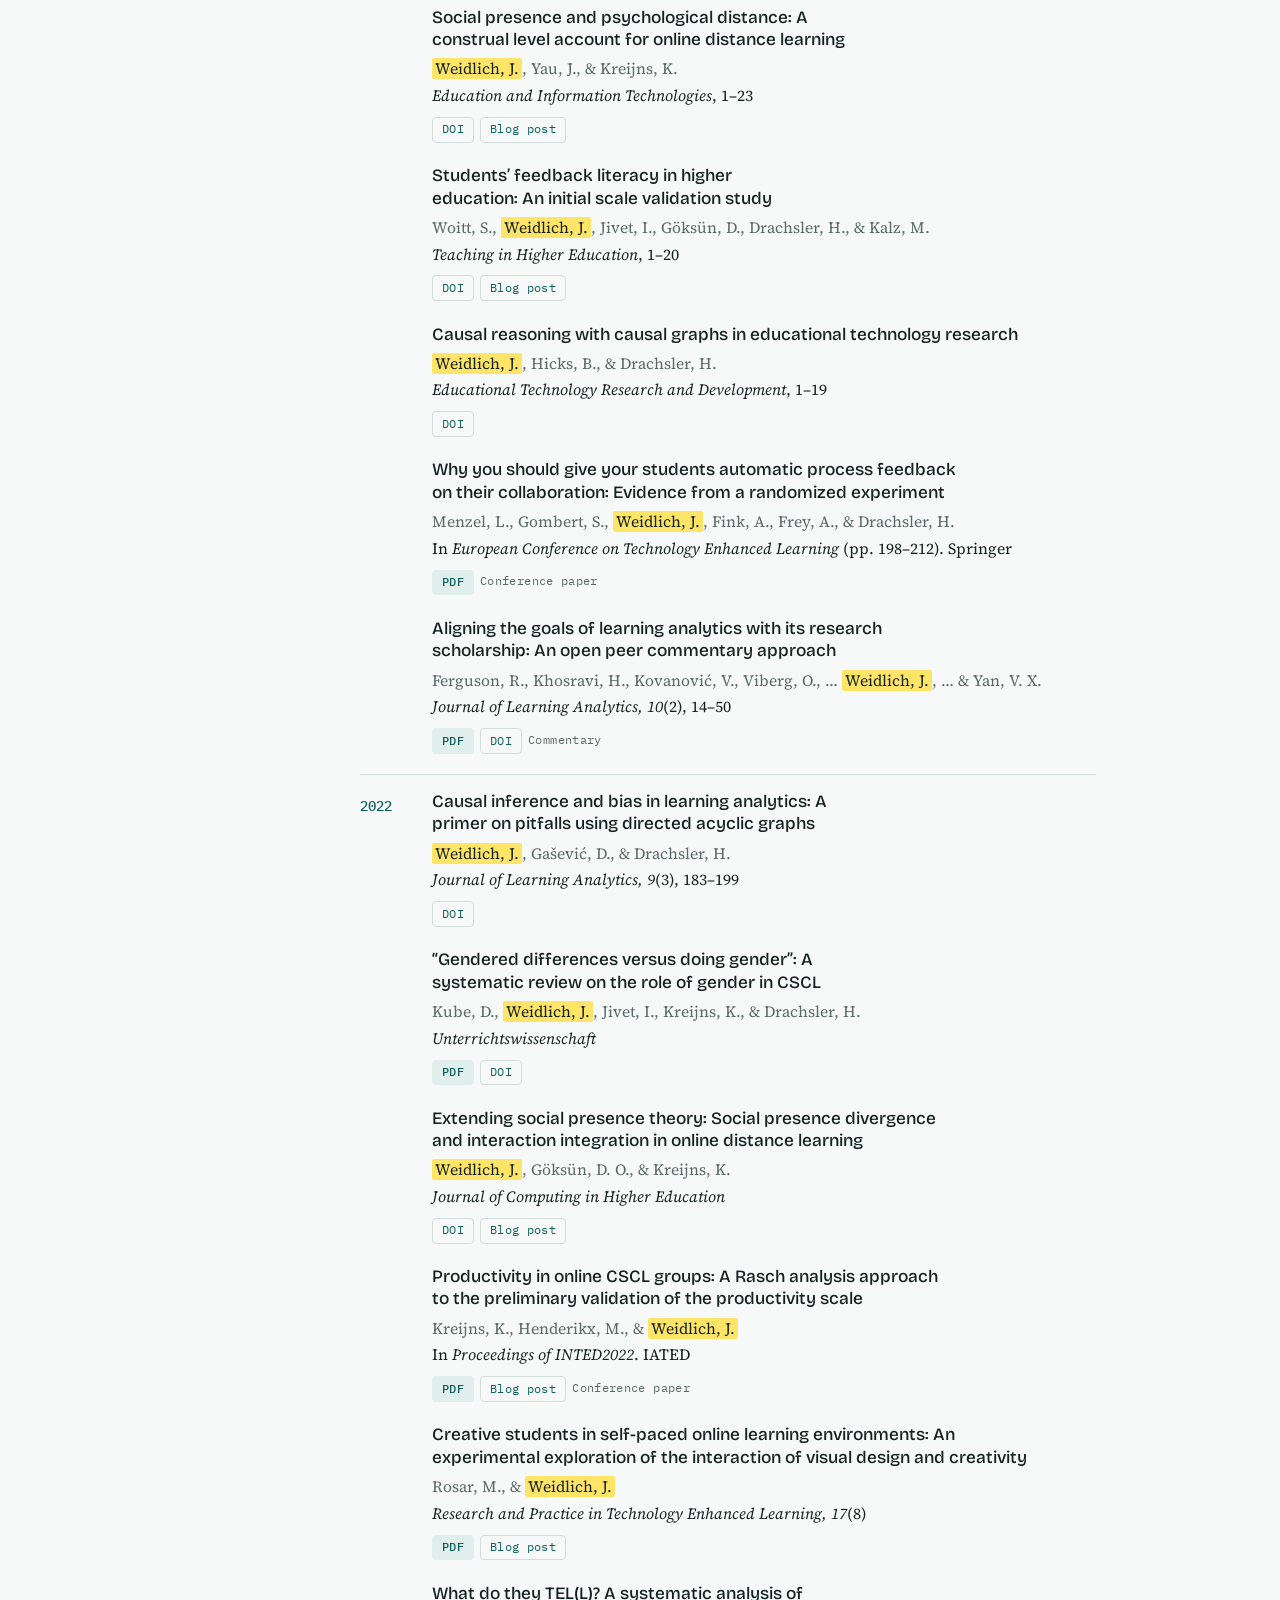
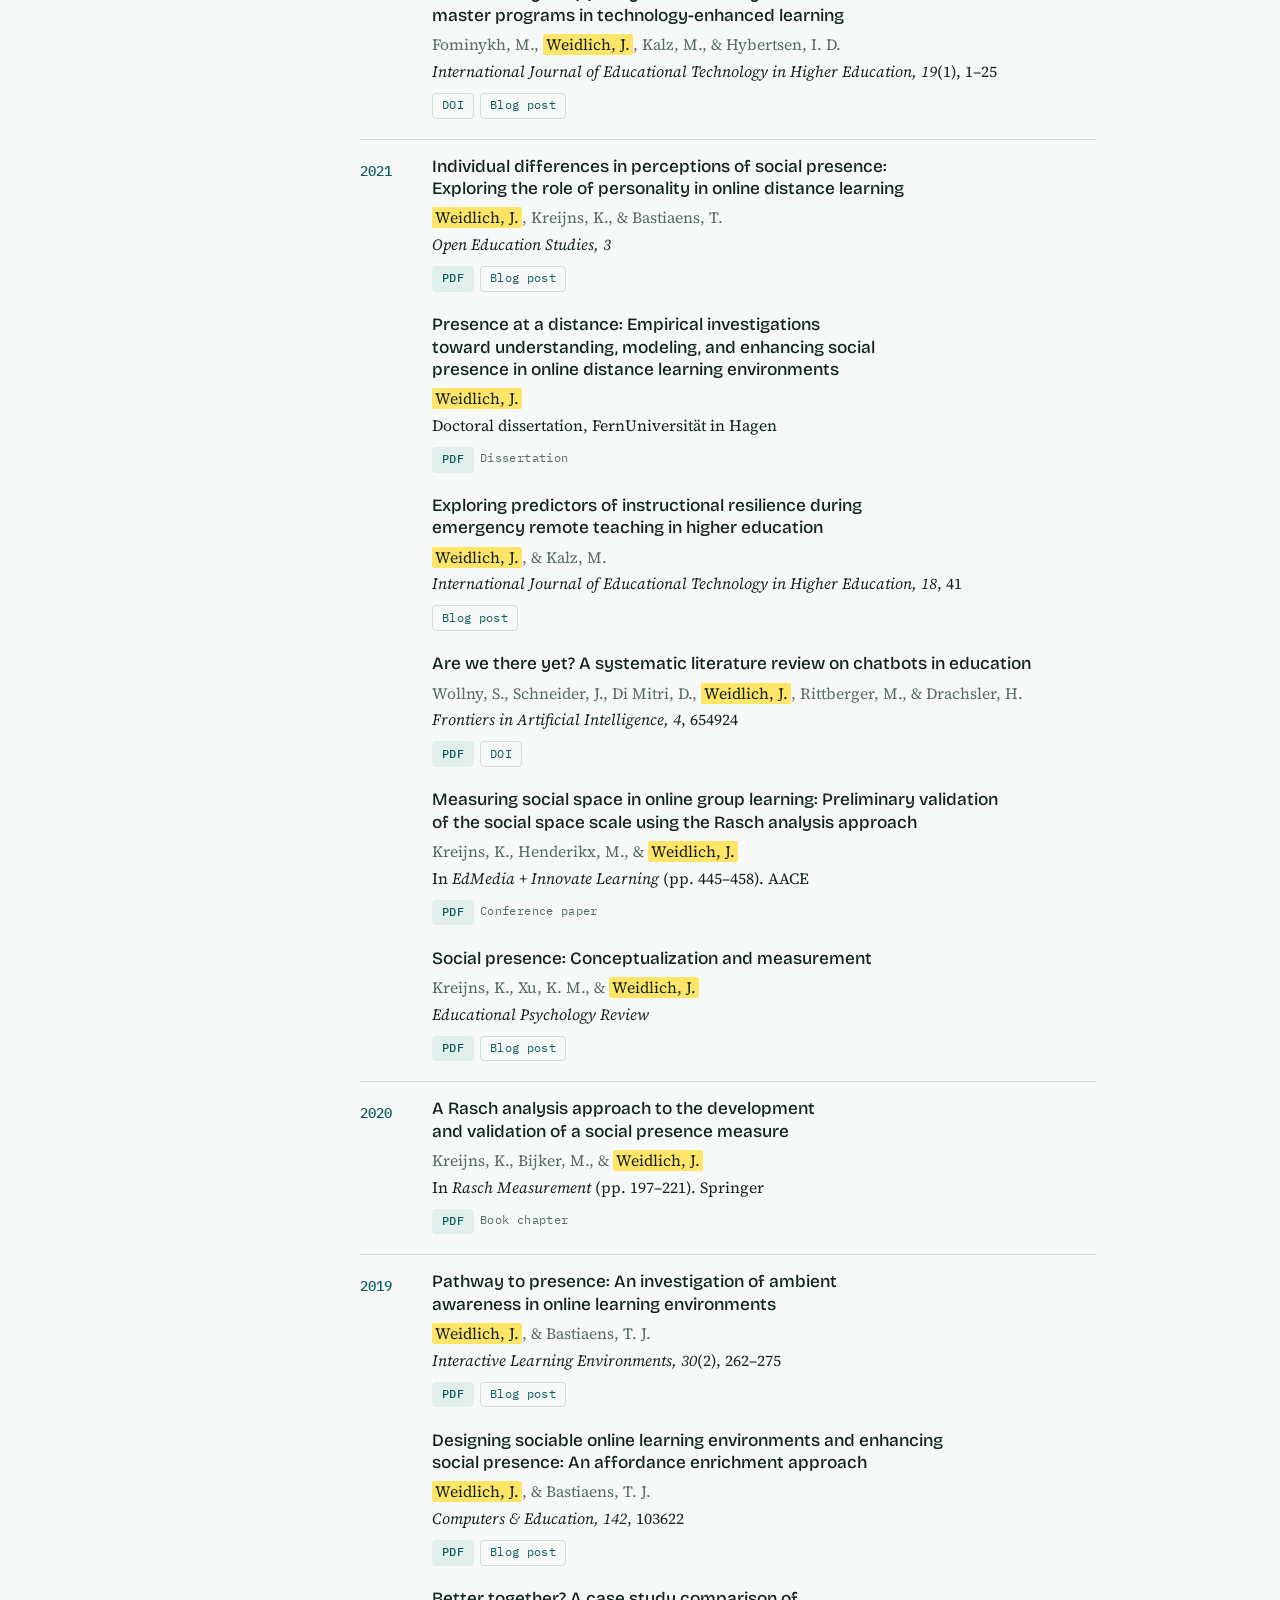
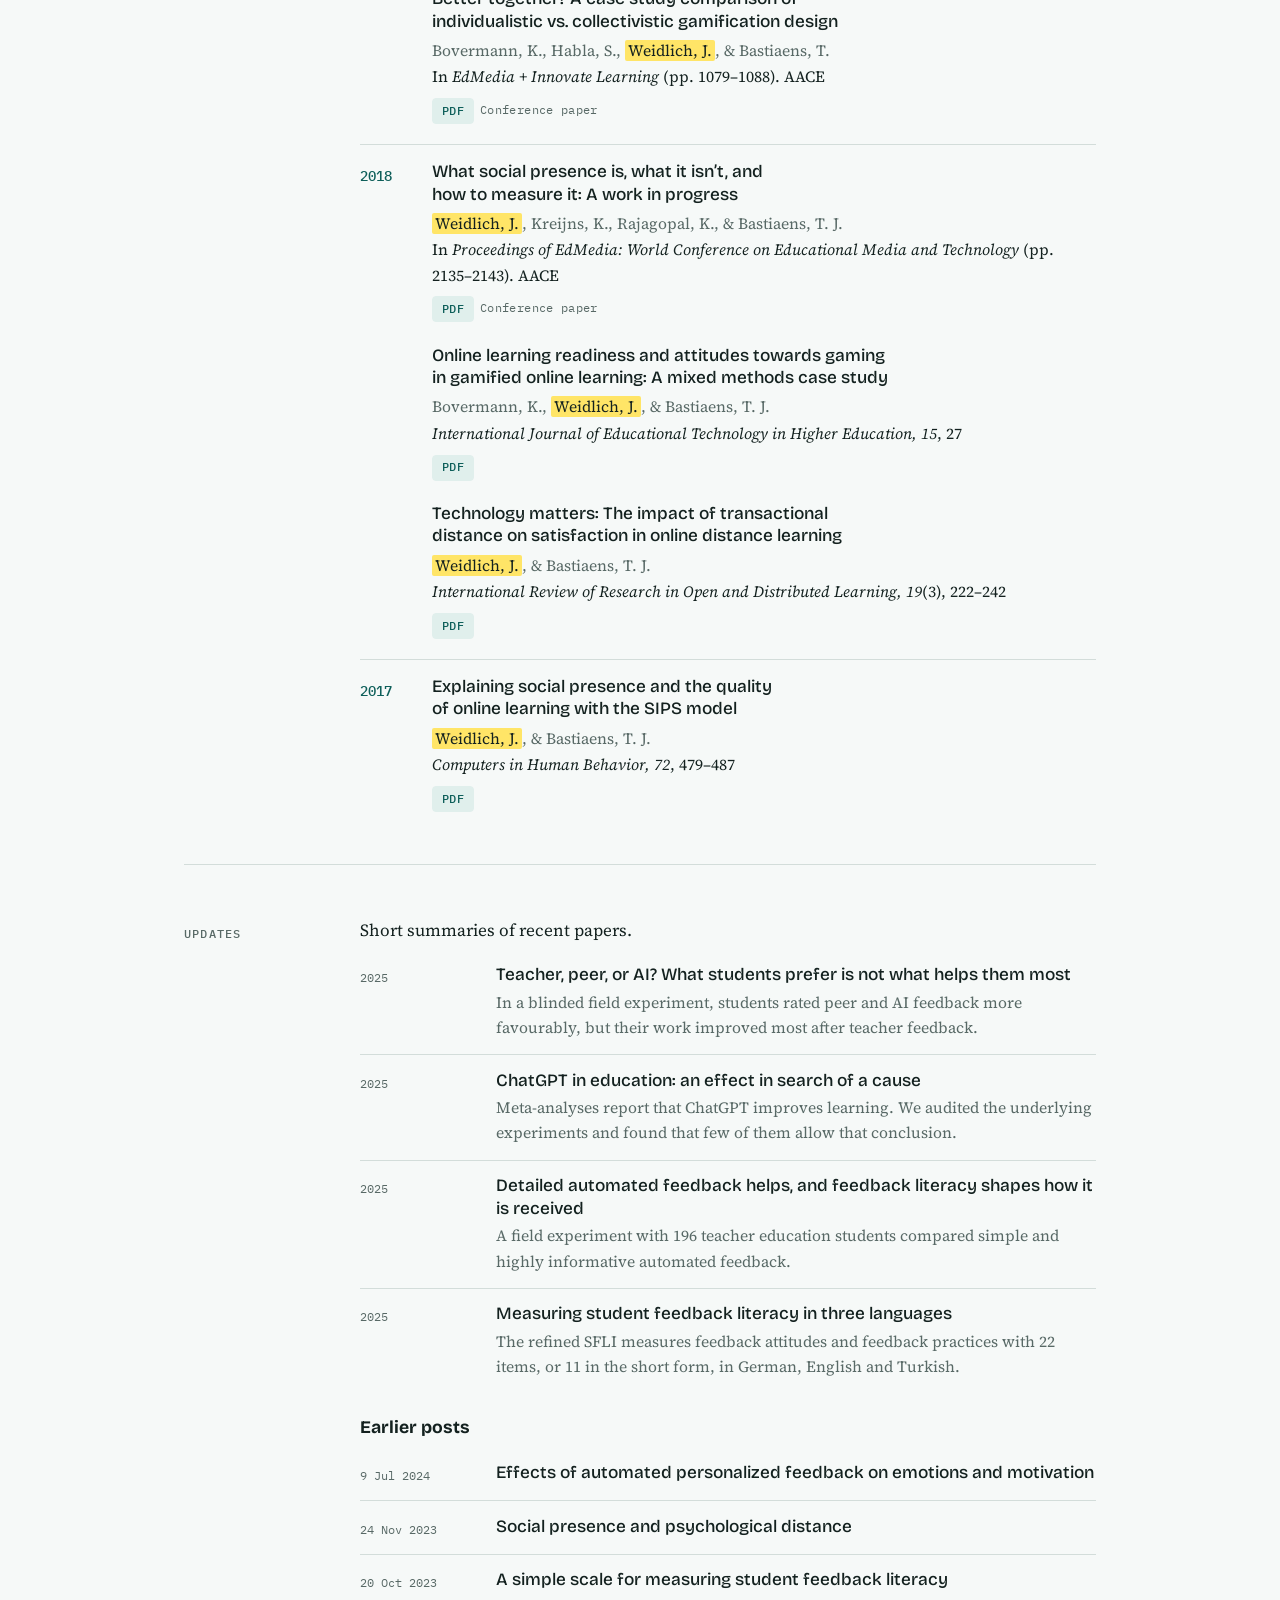
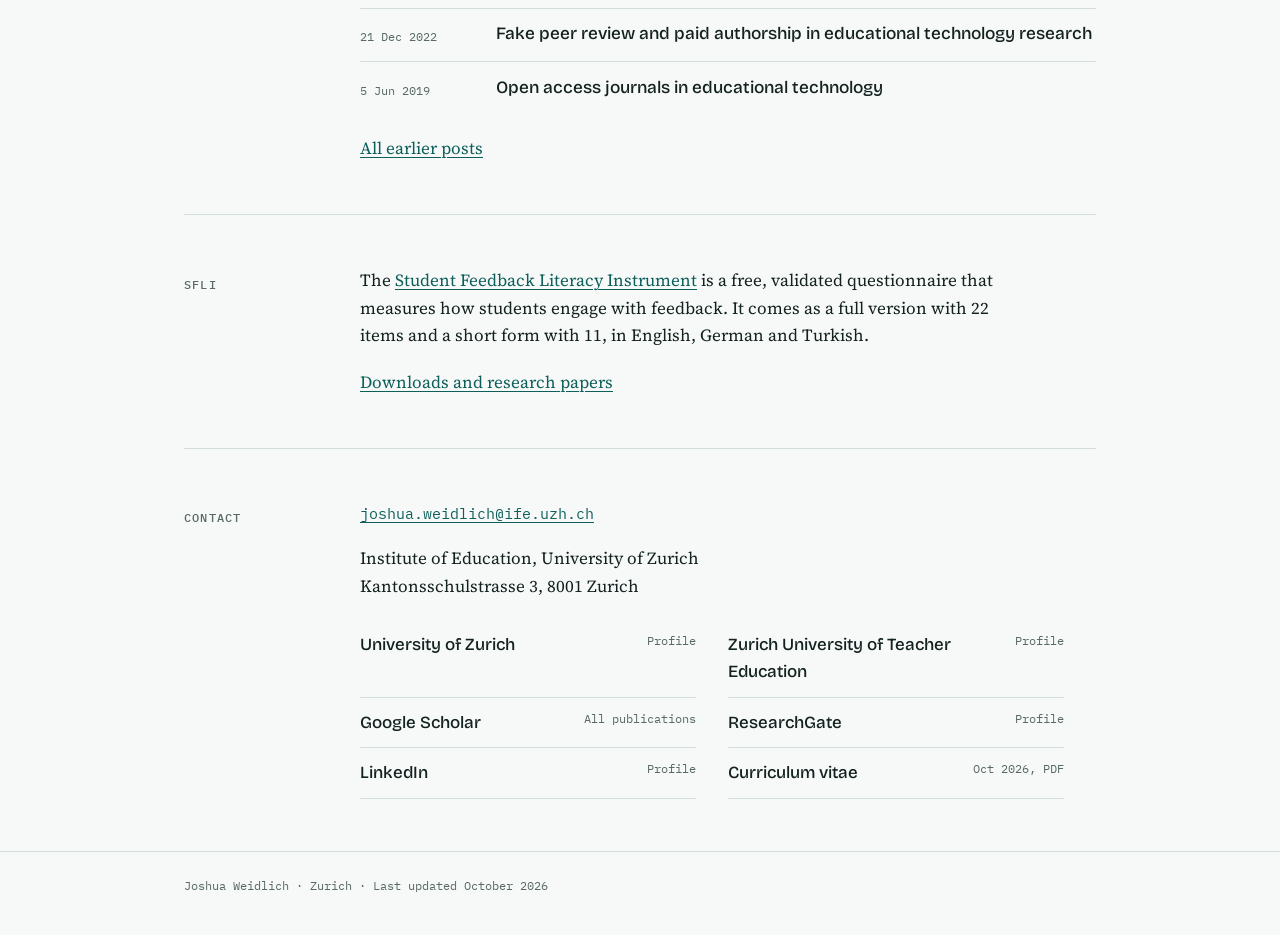
==== commit a52628ed: "Update CV link text to include date" ====
--- a/index.html
+++ b/index.html
@@ -107,7 +107,7 @@
         <li><a href="https://scholar.google.com/citations?user=hx91EWQAAAAJ&hl=en">Google Scholar <span>All publications</span></a></li>
         <li><a href="https://www.researchgate.net/profile/Joshua_Weidlich">ResearchGate <span>Profile</span></a></li>
         <li><a href="https://www.linkedin.com/in/joshua-weidlich-b355b2166/">LinkedIn <span>Profile</span></a></li>
-        <li><a href="pdfs/cv.pdf">Curriculum vitae <span>PDF</span></a></li>
+        <li><a href="pdfs/cv.pdf">Curriculum vitae <span>Oct 2026, PDF</span></a></li>
       </ul>
     </div>
   </section>
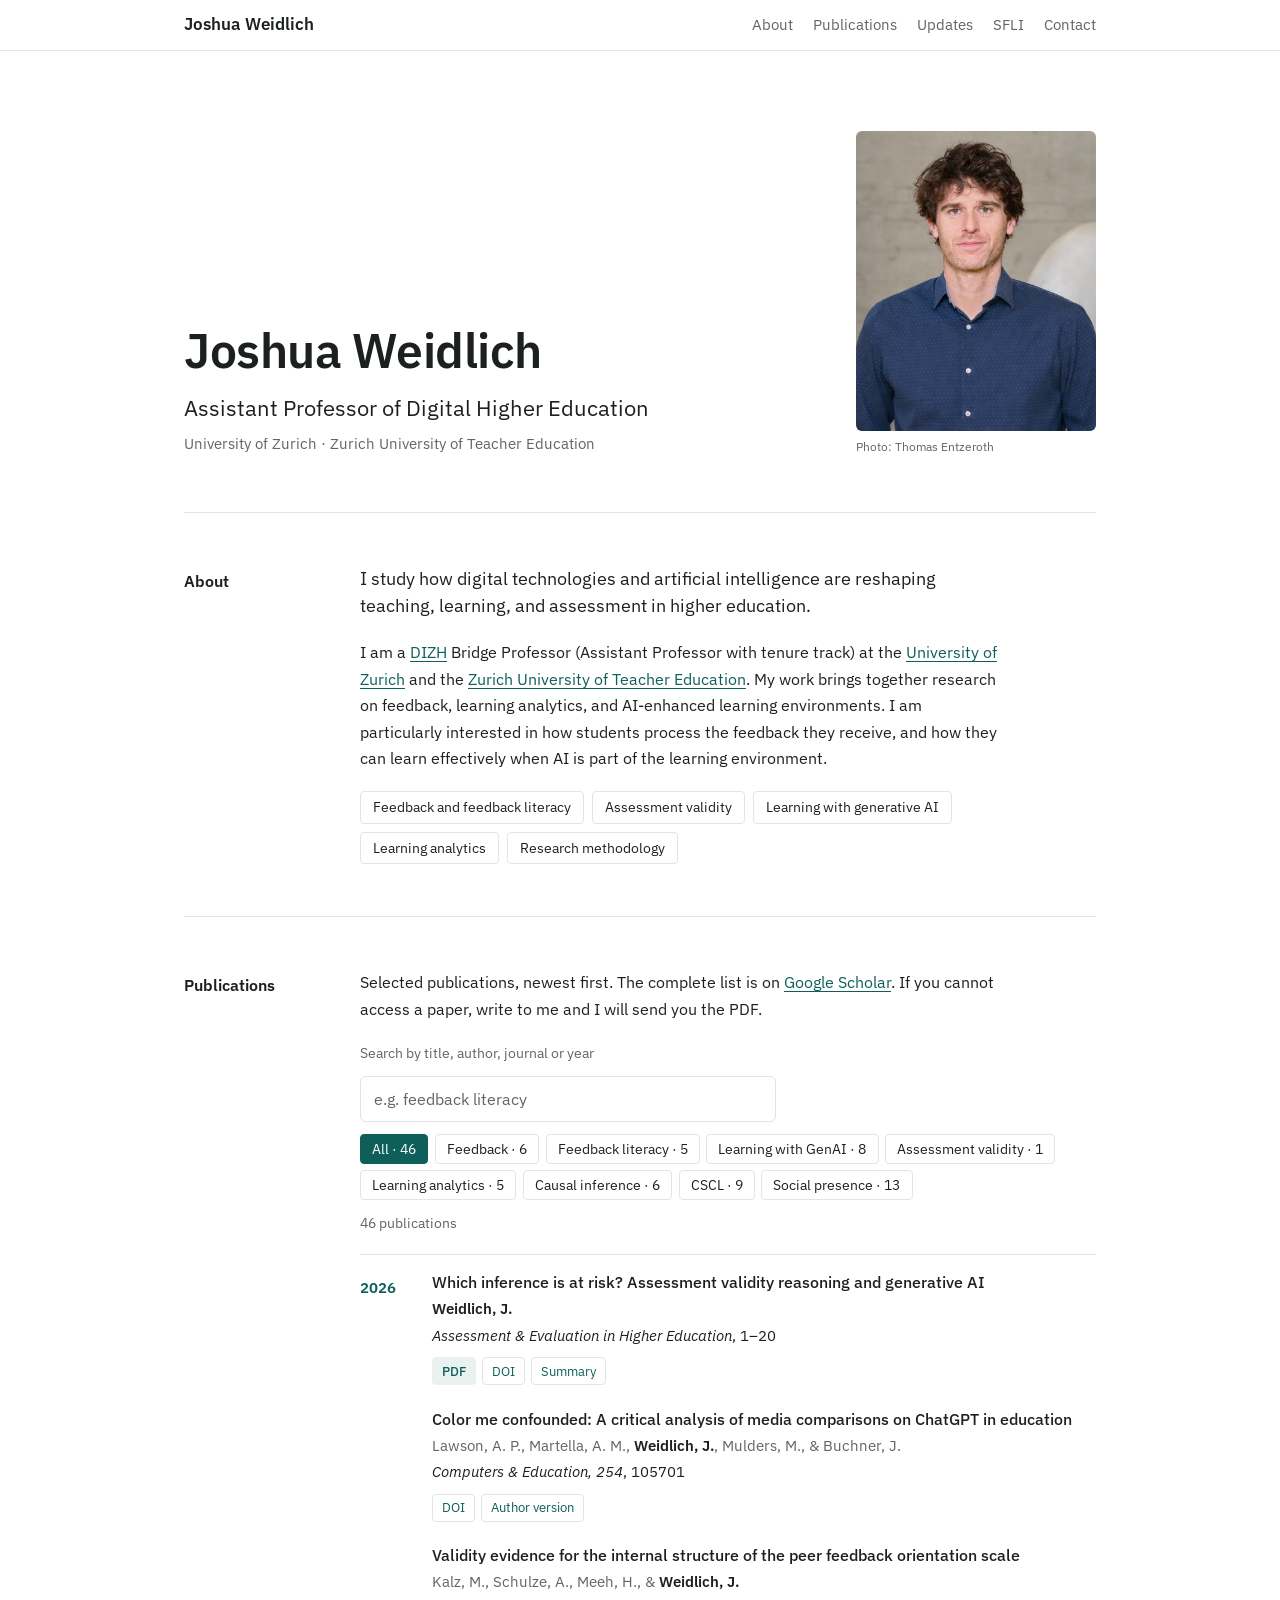
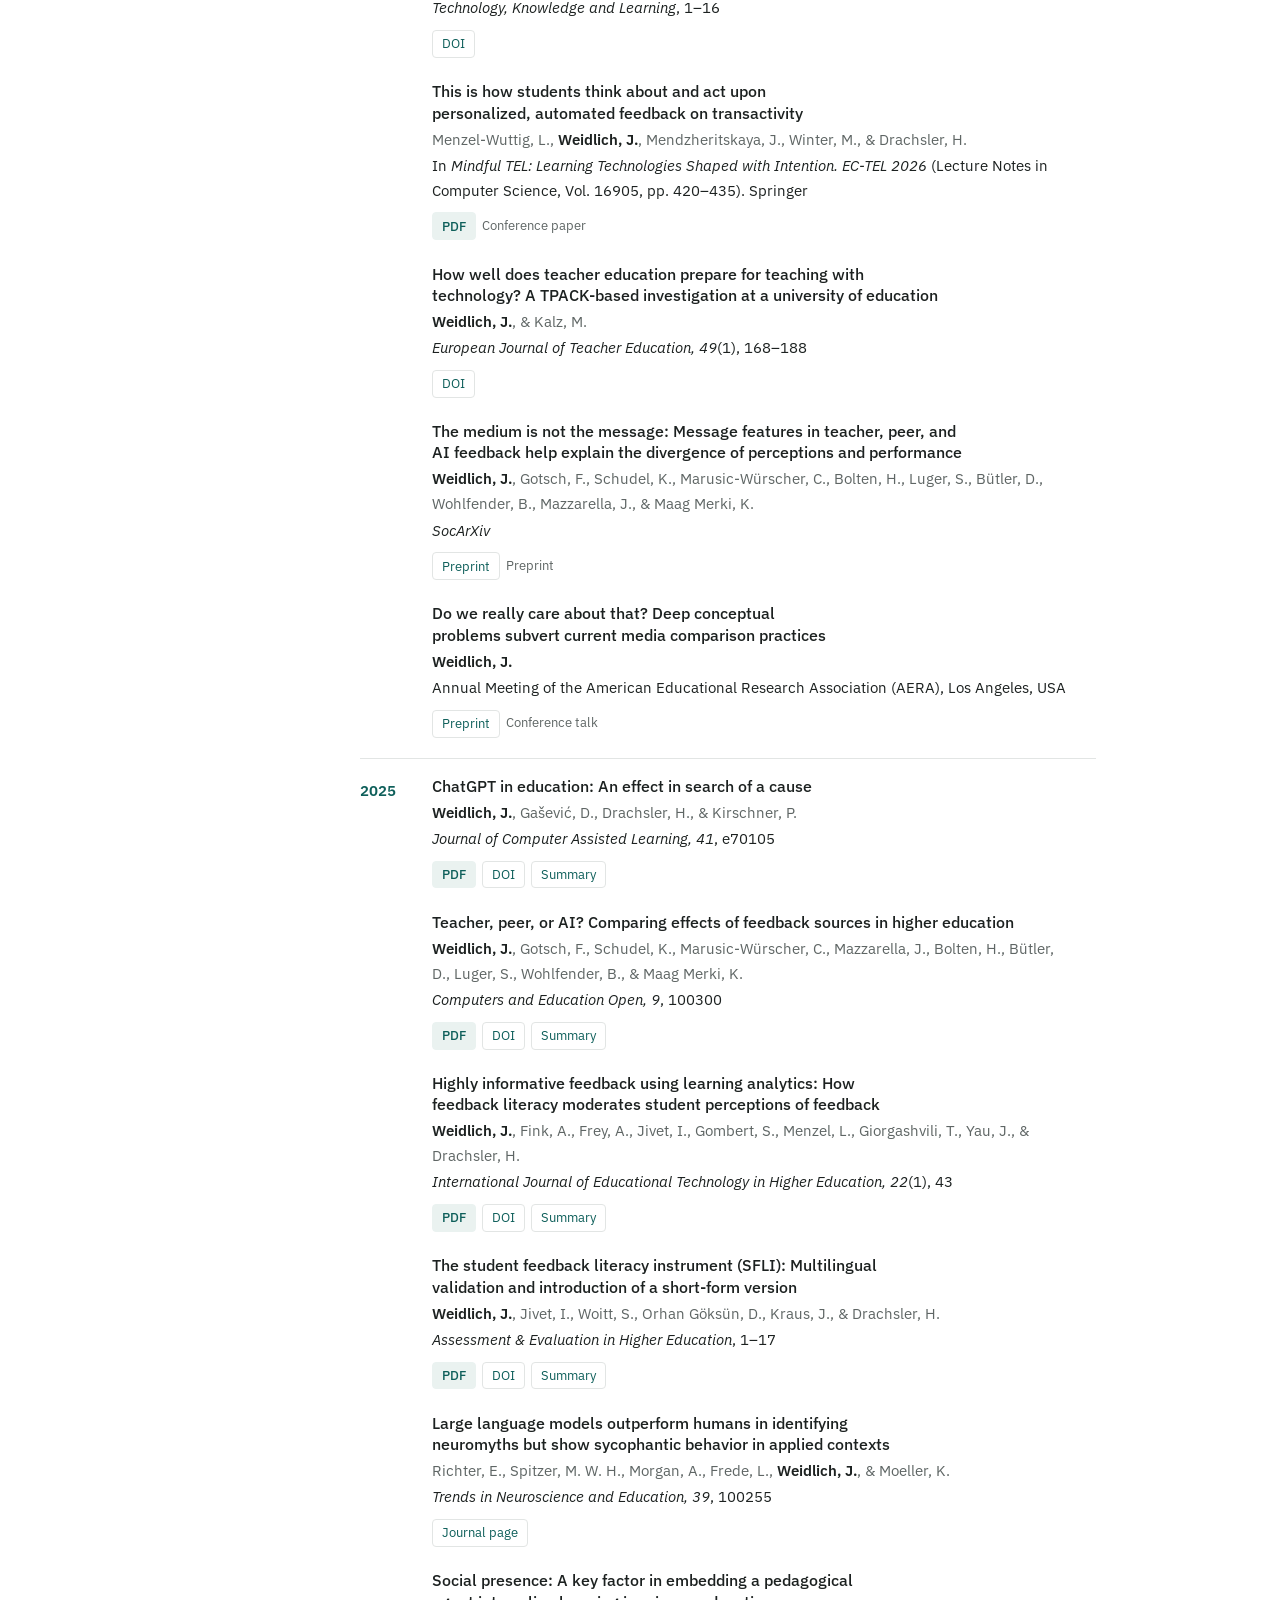
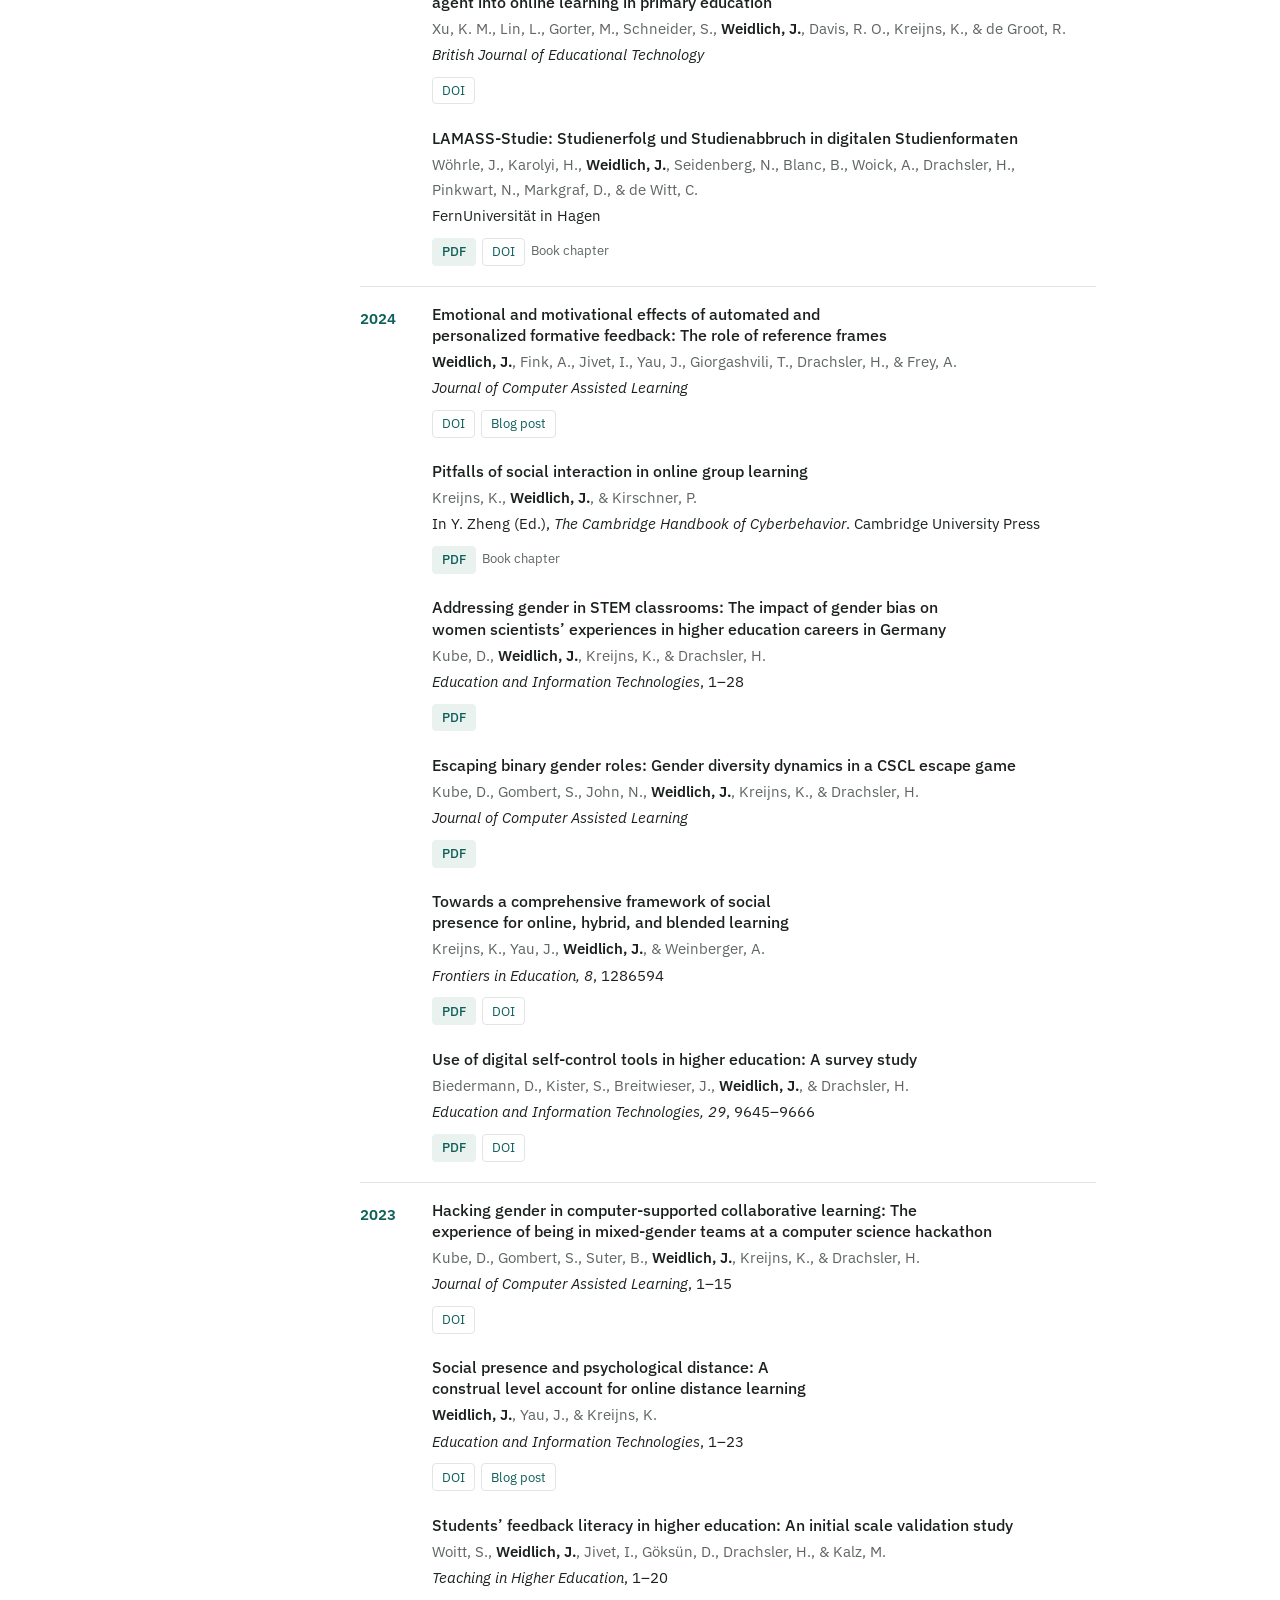
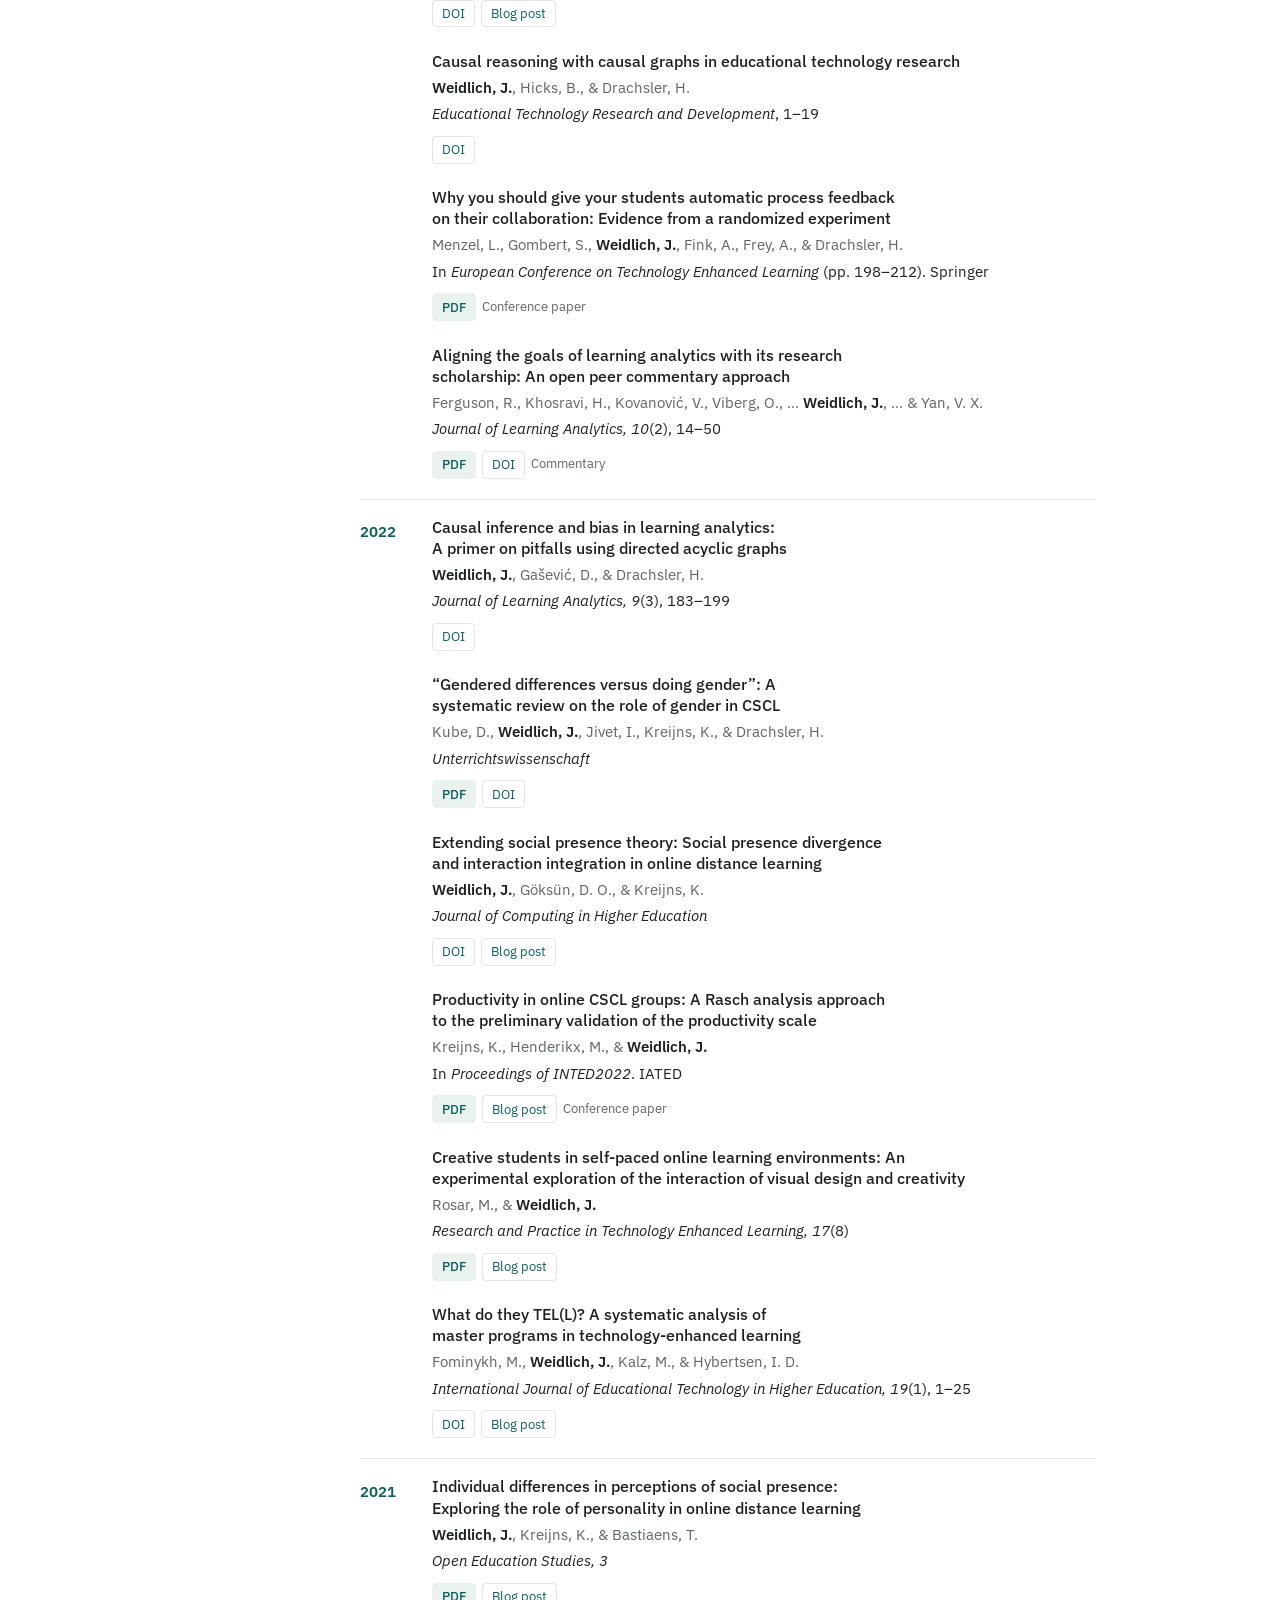
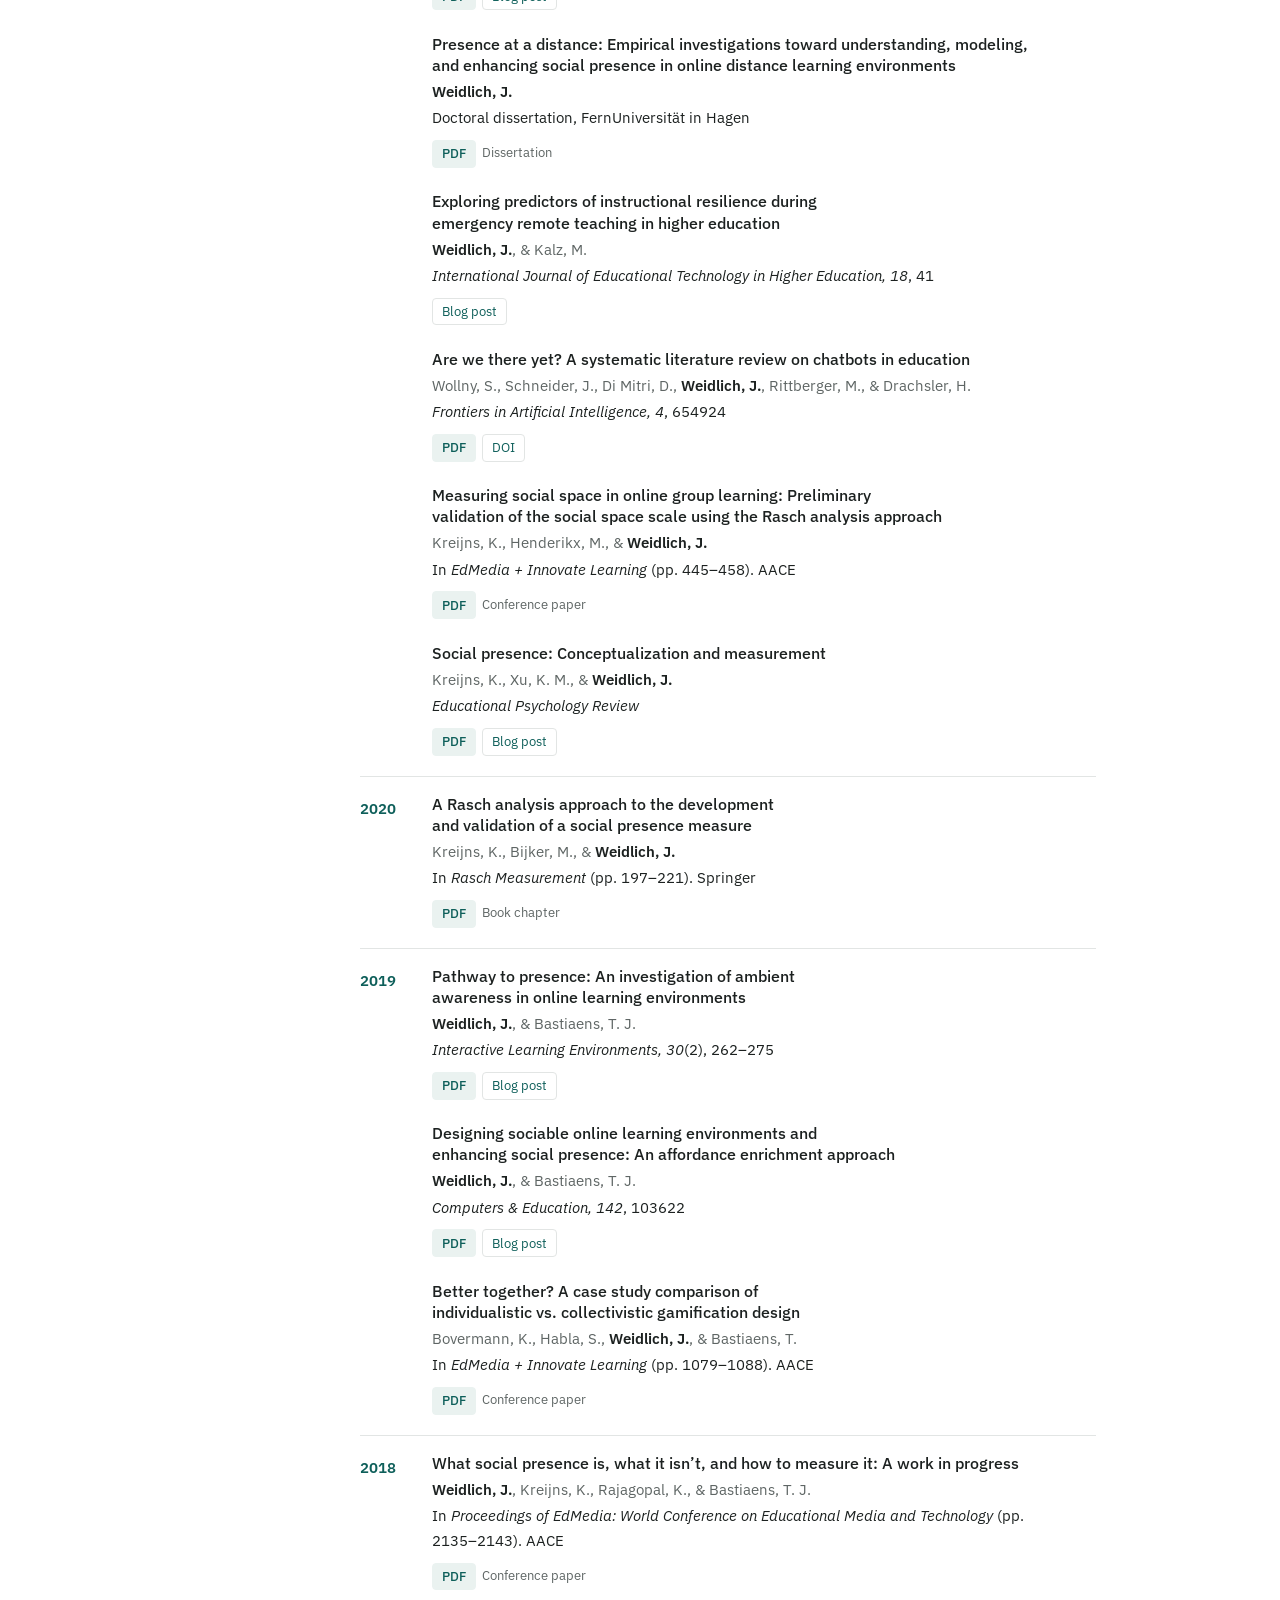
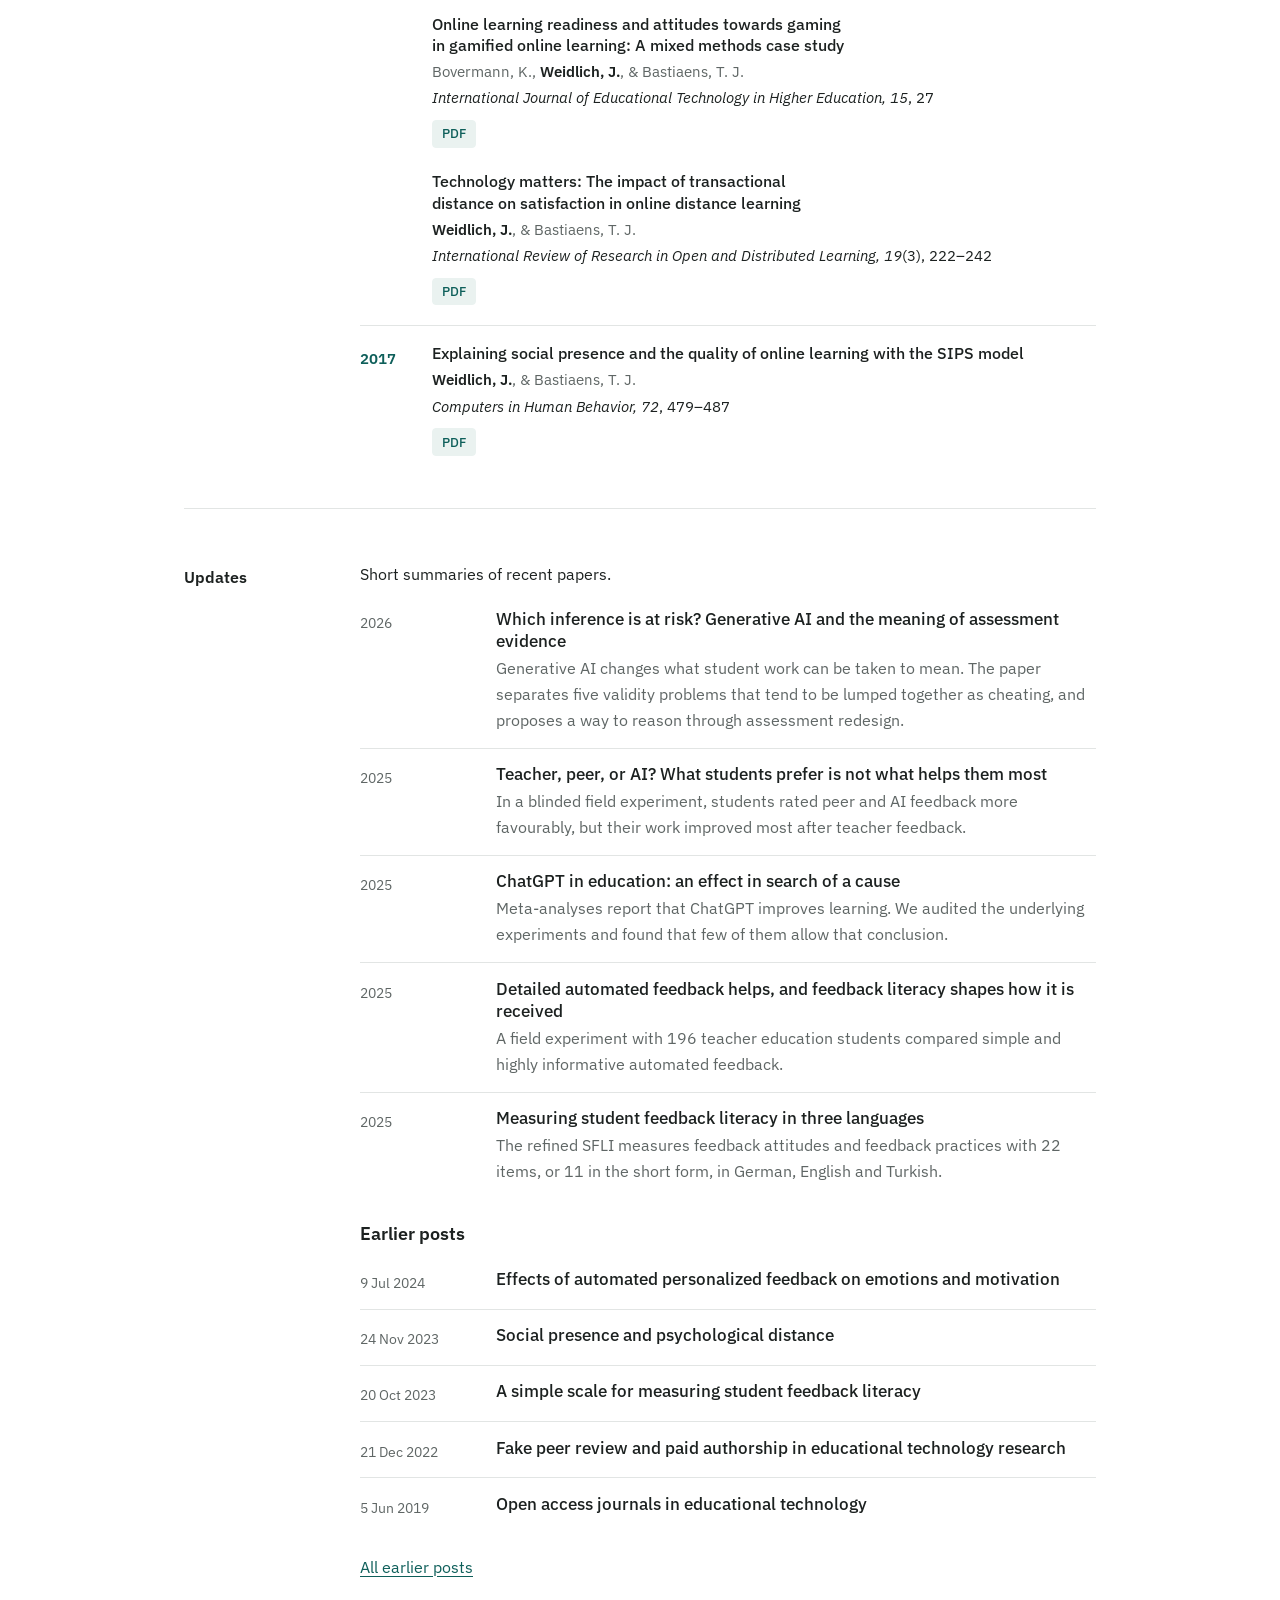
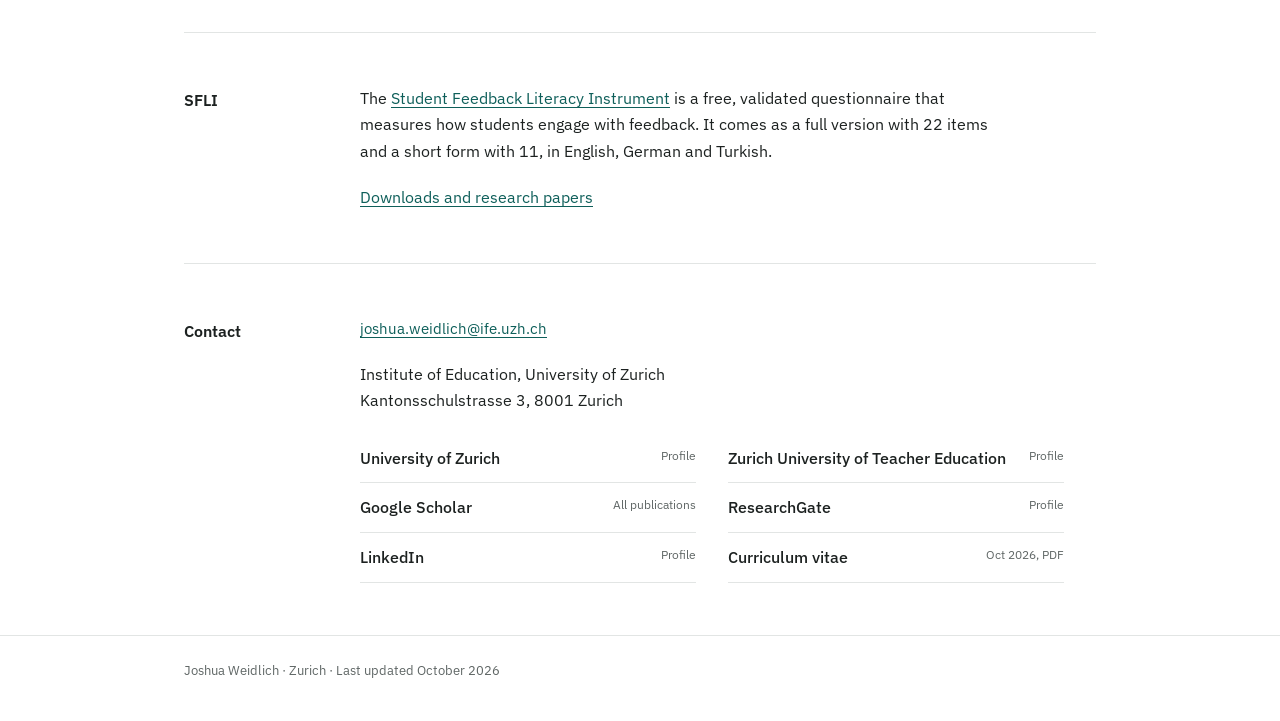
==== commit ed0380f3: "Add files via upload" ====
--- a/index.html
+++ b/index.html
@@ -8,8 +8,8 @@
 <title>Joshua Weidlich</title>
 <link rel="preconnect" href="https://fonts.googleapis.com">
 <link rel="preconnect" href="https://fonts.gstatic.com" crossorigin>
-<link rel="stylesheet" href="https://fonts.googleapis.com/css2?family=Bricolage+Grotesque:opsz,wght@12..96,500;12..96,700&family=IBM+Plex+Mono:wght@400;500&family=Source+Serif+4:ital,opsz,wght@0,8..60,400;0,8..60,600;1,8..60,400&display=swap">
-<link rel="stylesheet" href="style.css?v=2026-10-07a">
+<link rel="stylesheet" href="https://fonts.googleapis.com/css2?family=IBM+Plex+Sans:ital,wght@0,400;0,500;0,600;0,700;1,400;1,500&display=swap">
+<link rel="stylesheet" href="style.css?v=2026-10-15a">
 </head>
 <body>
 <header class="top">
@@ -71,6 +71,7 @@
     <div class="col">
       <p>Short summaries of recent papers.</p>
       <ul class="news">
+        <li><time>2026</time><div><h3><a href="updates/which-inference-is-at-risk.html">Which inference is at risk? Generative AI and the meaning of assessment evidence</a></h3><p>Generative AI changes what student work can be taken to mean. The paper separates five validity problems that tend to be lumped together as cheating, and proposes a way to reason through assessment redesign.</p></div></li>
         <li><time>2025</time><div><h3><a href="updates/teacher-peer-or-ai.html">Teacher, peer, or AI? What students prefer is not what helps them most</a></h3><p>In a blinded field experiment, students rated peer and AI feedback more favourably, but their work improved most after teacher feedback.</p></div></li>
         <li><time>2025</time><div><h3><a href="updates/chatgpt-in-education.html">ChatGPT in education: an effect in search of a cause</a></h3><p>Meta-analyses report that ChatGPT improves learning. We audited the underlying experiments and found that few of them allow that conclusion.</p></div></li>
         <li><time>2025</time><div><h3><a href="updates/highly-informative-feedback.html">Detailed automated feedback helps, and feedback literacy shapes how it is received</a></h3><p>A field experiment with 196 teacher education students compared simple and highly informative automated feedback.</p></div></li>
@@ -113,7 +114,7 @@
   </section>
 </main>
 <footer><div class="wrap">Joshua Weidlich · Zurich · Last updated October 2026</div></footer>
-<script src="publications.js?v=2026-10-07a"></script>
+<script src="publications.js?v=2026-10-15a"></script>
 <script>
 (function(){
 var U='https://joshuaweidlich.wordpress.com/wp-content/uploads/', B='https://joshuaweidlich.wordpress.com/', D='https://doi.org/';
--- a/style.css
+++ b/style.css
@@ -2,20 +2,20 @@
 /* Layout: an annotated manuscript. A narrow left margin carries the section labels,
    the wide column carries the text; the author's own name is marked with a highlighter. */
 :root{
-  --bg:#F6F9F8; --surface:#FFFFFF; --ink:#13211F; --muted:#586966; --rule:#D3DDDA;
-  --accent:#0E5F5A; --accent-soft:#E0EFEC; --hl:#FFE567; --figbg:#FFFFFF;
-  --display:"Bricolage Grotesque","Avenir Next","Segoe UI",system-ui,sans-serif;
-  --body:"Source Serif 4","Iowan Old Style",Georgia,"Times New Roman",serif;
-  --mono:"IBM Plex Mono",ui-monospace,"SF Mono",Menlo,Consolas,monospace;
+  --bg:#FFFFFF; --surface:#FFFFFF; --ink:#1C2120; --muted:#5F6665; --rule:#E2E5E4;
+  --accent:#0E5F5A; --accent-soft:#EAF2F0; --hl:transparent; --figbg:#FFFFFF;
+  --display:"IBM Plex Sans","Helvetica Neue",Arial,system-ui,sans-serif;
+  --body:"IBM Plex Sans","Helvetica Neue",Arial,system-ui,sans-serif;
+  --mono:"IBM Plex Sans","Helvetica Neue",Arial,system-ui,sans-serif;
 }
 @media (prefers-color-scheme: dark){
   :root:not([data-theme="light"]){
-    --bg:#0F1716; --surface:#16211F; --ink:#E5EDEB; --muted:#93A5A1; --rule:#2A3936;
+    --bg:#141616; --surface:#1B1E1E; --ink:#E7E9E8; --muted:#9DA4A2; --rule:#2D3231;
     --accent:#74D3C8; --accent-soft:#1A302D; --hl:rgba(255,229,103,.26); --figbg:#F3F6F5; color-scheme:dark;
   }
 }
 :root[data-theme="dark"]{
-  --bg:#0F1716; --surface:#16211F; --ink:#E5EDEB; --muted:#93A5A1; --rule:#2A3936;
+  --bg:#141616; --surface:#1B1E1E; --ink:#E7E9E8; --muted:#9DA4A2; --rule:#2D3231;
   --accent:#74D3C8; --accent-soft:#1A302D; --hl:rgba(255,229,103,.26); --figbg:#F3F6F5; color-scheme:dark;
 }
 *{box-sizing:border-box}
@@ -148,3 +148,29 @@
 .portrait img{display:block;width:100%;height:auto;border-radius:6px}
 .portrait figcaption{font-family:var(--mono);font-size:.68rem;color:var(--muted);margin-top:.4rem}
 @media (max-width:640px){.hero.with-portrait{grid-template-columns:minmax(0,1fr)}.portrait{order:-1;width:150px}}
+
+/* 2026-10 refresh: one typeface (as in the CV), white paper, quieter labels */
+body{font-size:1rem;line-height:1.65}
+.top nav a{text-transform:none;letter-spacing:0;font-size:.95rem}
+.brand{font-weight:600}
+.hero h1{font-weight:600;font-size:clamp(2.1rem,5vw,3rem);letter-spacing:-.01em;line-height:1.1}
+.role{font-weight:400}
+.where{font-size:.95rem}
+section > h2{text-transform:none;letter-spacing:0;font-size:1rem;font-weight:600;color:var(--ink);margin-top:.15rem}
+.lede{font-size:1.125rem}
+mark{background:none;padding:0;font-weight:600}
+.pub .t{font-weight:500;font-size:1.02rem}
+.pub .a,.pub .v{font-size:.94rem}
+.acts a,.tag{letter-spacing:0;font-size:.8rem}
+.chip{border-radius:4px;font-size:.85rem}
+.focus li{border-radius:4px;font-size:.85rem}
+.count{font-size:.85rem}
+.year h3{font-weight:600;font-size:.95rem}
+.news time{font-size:.85rem}
+.news h3,.links a,.dl a{font-weight:500}
+.crumb{text-transform:none;letter-spacing:0;font-size:.9rem}
+.post h1{font-weight:600;letter-spacing:-.01em}
+.post h2,.sub,.facts b{font-weight:600}
+.byline{font-size:.9rem}
+.portrait figcaption{font-size:.72rem}
+footer{font-size:.82rem}
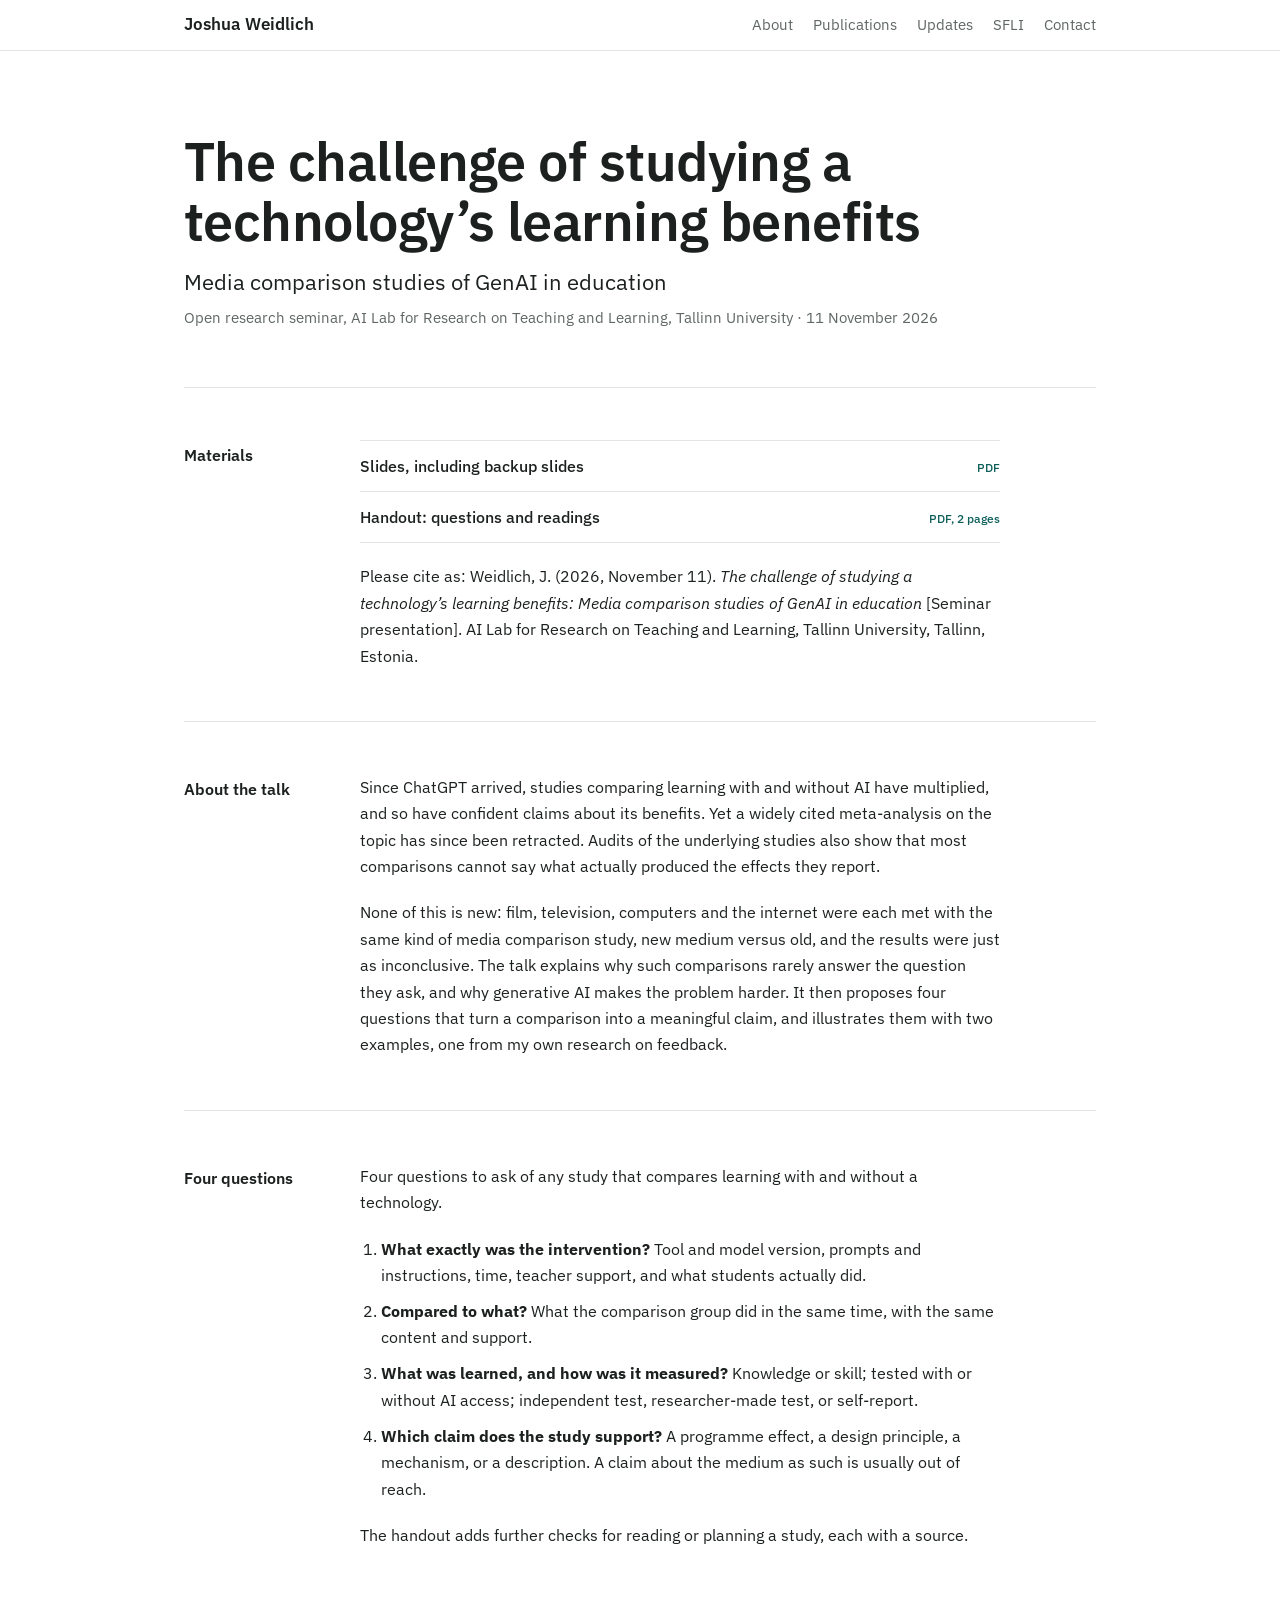
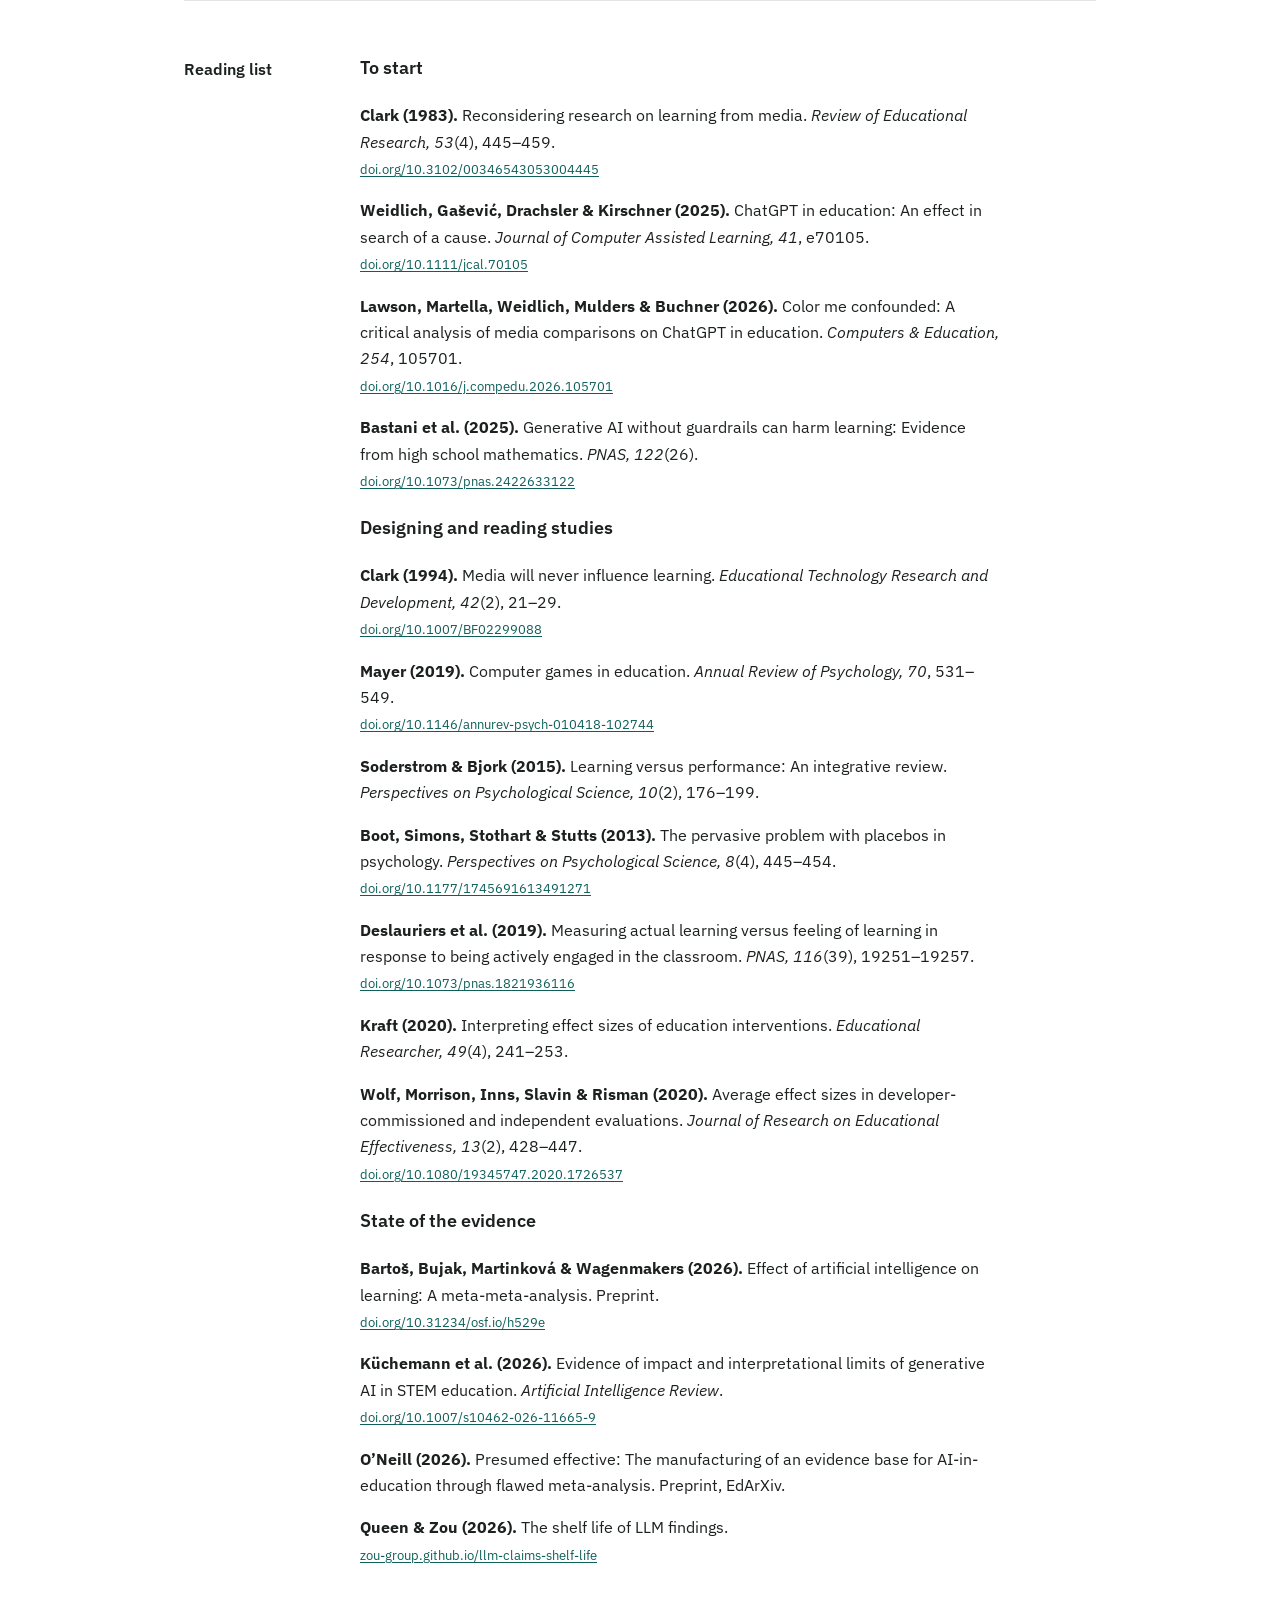
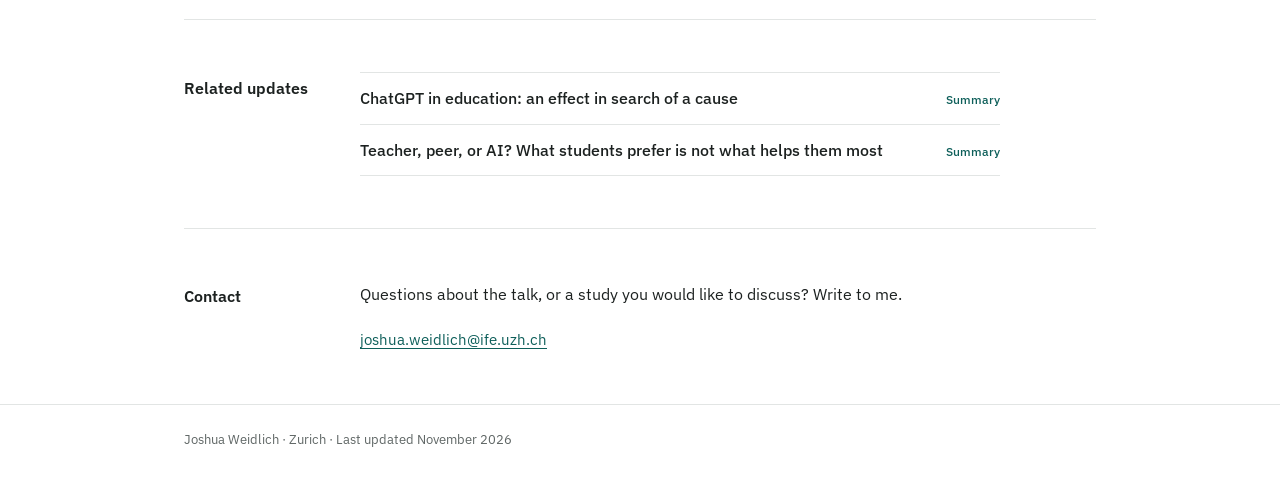
==== commit 0a0ac512: "Add files via upload" ====
--- a/index.html
+++ b/index.html
@@ -4,174 +4,115 @@
 <meta charset="utf-8">
 <meta name="viewport" content="width=device-width, initial-scale=1">
 <meta name="color-scheme" content="light dark">
-<meta name="description" content="Joshua Weidlich, Assistant Professor of Digital Higher Education at the University of Zurich and the Zurich University of Teacher Education. Publications, research updates and contact.">
-<title>Joshua Weidlich</title>
+<meta name="description" content="Slides, handout and reading list for the talk “The challenge of studying a technology’s learning benefits: Media comparison studies of GenAI in education”, Tallinn University, 11 November 2026.">
+<title>The challenge of studying a technology’s learning benefits · Joshua Weidlich</title>
 <link rel="preconnect" href="https://fonts.googleapis.com">
 <link rel="preconnect" href="https://fonts.gstatic.com" crossorigin>
 <link rel="stylesheet" href="https://fonts.googleapis.com/css2?family=IBM+Plex+Sans:ital,wght@0,400;0,500;0,600;0,700;1,400;1,500&display=swap">
-<link rel="stylesheet" href="style.css?v=2026-10-15a">
+<link rel="stylesheet" href="../../style.css?v=2026-10-15a">
 </head>
 <body>
 <header class="top">
   <div class="wrap">
-    <a class="brand" href="./">Joshua Weidlich</a>
+    <a class="brand" href="../../">Joshua Weidlich</a>
     <nav aria-label="Main">
-      <a href="#about">About</a>
-      <a href="#publications">Publications</a>
-      <a href="#updates">Updates</a>
-      <a href="sfli/">SFLI</a>
-      <a href="#contact">Contact</a>
+      <a href="../../#about">About</a>
+      <a href="../../#publications">Publications</a>
+      <a href="../../#updates">Updates</a>
+      <a href="../../sfli/">SFLI</a>
+      <a href="../../#contact">Contact</a>
     </nav>
   </div>
 </header>
-<main class="wrap" id="top">
-  <div class="hero with-portrait">
-    <div>
-      <h1>Joshua Weidlich</h1>
-      <p class="role">Assistant Professor of Digital Higher Education</p>
-      <p class="where">University of Zurich · Zurich University of Teacher Education</p>
-    </div>
-    <figure class="portrait">
-      <img src="images/portrait.jpg" width="800" height="1000" alt="Portrait of Joshua Weidlich">
-      <figcaption>Photo: Thomas Entzeroth</figcaption>
-    </figure>
+<main class="wrap">
+  <div class="hero small">
+    <h1>The challenge of studying a technology’s learning benefits</h1>
+    <p class="role">Media comparison studies of GenAI in education</p>
+    <p class="where">Open research seminar, AI Lab for Research on Teaching and Learning, Tallinn University · 11 November 2026</p>
   </div>
 
-  <section id="about">
-    <h2>About</h2>
+  <section id="materials">
+    <h2>Materials</h2>
     <div class="col">
-      <p class="lede">I study how digital technologies and artificial intelligence are reshaping teaching, learning, and assessment in higher education.</p>
-      <p>I am a <a href="https://www.dizh.uzh.ch/en/home-2/">DIZH</a> Bridge Professor (Assistant Professor with tenure track) at the <a href="https://www.ife.uzh.ch/en/research/weidlich/staff/weidlichjoshua.html">University of Zurich</a> and the <a href="https://phzh.ch/en/about-phzh/organisation/people/person-detail/?username=joshua.weidlich">Zurich University of Teacher Education</a>. My work brings together research on feedback, learning analytics, and AI-enhanced learning environments. I am particularly interested in how students process the feedback they receive, and how they can learn effectively when AI is part of the learning environment.</p>
-      <ul class="focus" aria-label="Research areas">
-        <li>Feedback and feedback literacy</li>
-        <li>Assessment validity</li>
-        <li>Learning with generative AI</li>
-        <li>Learning analytics</li>
-        <li>Research methodology</li>
+      <ul class="dl">
+        <li><a href="weidlich-2026-tallinn-slides.pdf">Slides, including backup slides <span>PDF</span></a></li>
+        <li><a href="weidlich-2026-tallinn-handout.pdf">Handout: questions and readings <span>PDF, 2 pages</span></a></li>
+      </ul>
+      <p>Please cite as: Weidlich, J. (2026, November 11). <i>The challenge of studying a technology’s learning benefits: Media comparison studies of GenAI in education</i> [Seminar presentation]. AI Lab for Research on Teaching and Learning, Tallinn University, Tallinn, Estonia.</p>
+    </div>
+  </section>
+
+  <section id="talk">
+    <h2>About the talk</h2>
+    <div class="col">
+      <p>Since ChatGPT arrived, studies comparing learning with and without AI have multiplied, and so have confident claims about its benefits. Yet a widely cited meta-analysis on the topic has since been retracted. Audits of the underlying studies also show that most comparisons cannot say what actually produced the effects they report.</p>
+      <p>None of this is new: film, television, computers and the internet were each met with the same kind of media comparison study, new medium versus old, and the results were just as inconclusive. The talk explains why such comparisons rarely answer the question they ask, and why generative AI makes the problem harder. It then proposes four questions that turn a comparison into a meaningful claim, and illustrates them with two examples, one from my own research on feedback.</p>
+    </div>
+  </section>
+
+  <section id="questions">
+    <h2>Four questions</h2>
+    <div class="col">
+      <p>Four questions to ask of any study that compares learning with and without a technology.</p>
+      <ol style="margin:0;padding-left:1.3rem;max-width:40rem;display:flex;flex-direction:column;gap:.6rem">
+        <li><b>What exactly was the intervention?</b> Tool and model version, prompts and instructions, time, teacher support, and what students actually did.</li>
+        <li><b>Compared to what?</b> What the comparison group did in the same time, with the same content and support.</li>
+        <li><b>What was learned, and how was it measured?</b> Knowledge or skill; tested with or without AI access; independent test, researcher-made test, or self-report.</li>
+        <li><b>Which claim does the study support?</b> A programme effect, a design principle, a mechanism, or a description. A claim about the medium as such is usually out of reach.</li>
+      </ol>
+      <p>The handout adds further checks for reading or planning a study, each with a source.</p>
+    </div>
+  </section>
+
+  <section id="reading">
+    <h2>Reading list</h2>
+    <div class="col">
+      <p class="sub">To start</p>
+      <ul class="others">
+        <li><p><b>Clark (1983).</b> Reconsidering research on learning from media. <i>Review of Educational Research, 53</i>(4), 445–459.</p><a href="https://doi.org/10.3102/00346543053004445">doi.org/10.3102/00346543053004445</a></li>
+        <li><p><b>Weidlich, Gašević, Drachsler &amp; Kirschner (2025).</b> ChatGPT in education: An effect in search of a cause. <i>Journal of Computer Assisted Learning, 41</i>, e70105.</p><a href="https://doi.org/10.1111/jcal.70105">doi.org/10.1111/jcal.70105</a></li>
+        <li><p><b>Lawson, Martella, Weidlich, Mulders &amp; Buchner (2026).</b> Color me confounded: A critical analysis of media comparisons on ChatGPT in education. <i>Computers &amp; Education, 254</i>, 105701.</p><a href="https://doi.org/10.1016/j.compedu.2026.105701">doi.org/10.1016/j.compedu.2026.105701</a></li>
+        <li><p><b>Bastani et al. (2025).</b> Generative AI without guardrails can harm learning: Evidence from high school mathematics. <i>PNAS, 122</i>(26).</p><a href="https://doi.org/10.1073/pnas.2422633122">doi.org/10.1073/pnas.2422633122</a></li>
+      </ul>
+      <p class="sub">Designing and reading studies</p>
+      <ul class="others">
+        <li><p><b>Clark (1994).</b> Media will never influence learning. <i>Educational Technology Research and Development, 42</i>(2), 21–29.</p><a href="https://doi.org/10.1007/BF02299088">doi.org/10.1007/BF02299088</a></li>
+        <li><p><b>Mayer (2019).</b> Computer games in education. <i>Annual Review of Psychology, 70</i>, 531–549.</p><a href="https://doi.org/10.1146/annurev-psych-010418-102744">doi.org/10.1146/annurev-psych-010418-102744</a></li>
+        <li><p><b>Soderstrom &amp; Bjork (2015).</b> Learning versus performance: An integrative review. <i>Perspectives on Psychological Science, 10</i>(2), 176–199.</p></li>
+        <li><p><b>Boot, Simons, Stothart &amp; Stutts (2013).</b> The pervasive problem with placebos in psychology. <i>Perspectives on Psychological Science, 8</i>(4), 445–454.</p><a href="https://doi.org/10.1177/1745691613491271">doi.org/10.1177/1745691613491271</a></li>
+        <li><p><b>Deslauriers et al. (2019).</b> Measuring actual learning versus feeling of learning in response to being actively engaged in the classroom. <i>PNAS, 116</i>(39), 19251–19257.</p><a href="https://doi.org/10.1073/pnas.1821936116">doi.org/10.1073/pnas.1821936116</a></li>
+        <li><p><b>Kraft (2020).</b> Interpreting effect sizes of education interventions. <i>Educational Researcher, 49</i>(4), 241–253.</p></li>
+        <li><p><b>Wolf, Morrison, Inns, Slavin &amp; Risman (2020).</b> Average effect sizes in developer-commissioned and independent evaluations. <i>Journal of Research on Educational Effectiveness, 13</i>(2), 428–447.</p><a href="https://doi.org/10.1080/19345747.2020.1726537">doi.org/10.1080/19345747.2020.1726537</a></li>
+      </ul>
+      <p class="sub">State of the evidence</p>
+      <ul class="others">
+        <li><p><b>Bartoš, Bujak, Martinková &amp; Wagenmakers (2026).</b> Effect of artificial intelligence on learning: A meta-meta-analysis. Preprint.</p><a href="https://doi.org/10.31234/osf.io/h529e">doi.org/10.31234/osf.io/h529e</a></li>
+        <li><p><b>Küchemann et al. (2026).</b> Evidence of impact and interpretational limits of generative AI in STEM education. <i>Artificial Intelligence Review</i>.</p><a href="https://doi.org/10.1007/s10462-026-11665-9">doi.org/10.1007/s10462-026-11665-9</a></li>
+        <li><p><b>O’Neill (2026).</b> Presumed effective: The manufacturing of an evidence base for AI-in-education through flawed meta-analysis. Preprint, EdArXiv.</p></li>
+        <li><p><b>Queen &amp; Zou (2026).</b> The shelf life of LLM findings.</p><a href="https://zou-group.github.io/llm-claims-shelf-life">zou-group.github.io/llm-claims-shelf-life</a></li>
       </ul>
     </div>
   </section>
 
-  <section id="publications">
-    <h2>Publications</h2>
+  <section id="related">
+    <h2>Related updates</h2>
     <div class="col">
-      <p>Selected publications, newest first. The complete list is on <a href="https://scholar.google.com/citations?user=hx91EWQAAAAJ&hl=en">Google Scholar</a>. If you cannot access a paper, write to me and I will send you the PDF.</p>
-      <div class="tools">
-        <label for="pub-search" class="count">Search by title, author, journal or year</label>
-        <input id="pub-search" type="search" placeholder="e.g. feedback literacy" autocomplete="off">
-        <div class="chips" id="chips" role="group" aria-label="Filter by topic"></div>
-        <p class="count" id="count" aria-live="polite"></p>
-      </div>
-      <div id="pubs" class="col"></div>
+      <ul class="dl">
+        <li><a href="../../updates/chatgpt-in-education.html">ChatGPT in education: an effect in search of a cause <span>Summary</span></a></li>
+        <li><a href="../../updates/teacher-peer-or-ai.html">Teacher, peer, or AI? What students prefer is not what helps them most <span>Summary</span></a></li>
+      </ul>
     </div>
   </section>
 
-  <section id="updates">
-    <h2>Updates</h2>
-    <div class="col">
-      <p>Short summaries of recent papers.</p>
-      <ul class="news">
-        <li><time>2026</time><div><h3><a href="updates/which-inference-is-at-risk.html">Which inference is at risk? Generative AI and the meaning of assessment evidence</a></h3><p>Generative AI changes what student work can be taken to mean. The paper separates five validity problems that tend to be lumped together as cheating, and proposes a way to reason through assessment redesign.</p></div></li>
-        <li><time>2025</time><div><h3><a href="updates/teacher-peer-or-ai.html">Teacher, peer, or AI? What students prefer is not what helps them most</a></h3><p>In a blinded field experiment, students rated peer and AI feedback more favourably, but their work improved most after teacher feedback.</p></div></li>
-        <li><time>2025</time><div><h3><a href="updates/chatgpt-in-education.html">ChatGPT in education: an effect in search of a cause</a></h3><p>Meta-analyses report that ChatGPT improves learning. We audited the underlying experiments and found that few of them allow that conclusion.</p></div></li>
-        <li><time>2025</time><div><h3><a href="updates/highly-informative-feedback.html">Detailed automated feedback helps, and feedback literacy shapes how it is received</a></h3><p>A field experiment with 196 teacher education students compared simple and highly informative automated feedback.</p></div></li>
-        <li><time>2025</time><div><h3><a href="updates/student-feedback-literacy-instrument.html">Measuring student feedback literacy in three languages</a></h3><p>The refined SFLI measures feedback attitudes and feedback practices with 22 items, or 11 in the short form, in German, English and Turkish.</p></div></li>
-        </ul>
-      <p class="sub">Earlier posts</p>
-      <ul class="news">
-        <li><time datetime="2024-07-09">9 Jul 2024</time><div><h3><a href="https://joshuaweidlich.wordpress.com/2024/07/09/new-pub-effects-of-automated-personalized-feedback-on-emotions-and-motivation/">Effects of automated personalized feedback on emotions and motivation</a></h3></div></li>
-        <li><time datetime="2023-11-24">24 Nov 2023</time><div><h3><a href="https://joshuaweidlich.wordpress.com/2023/11/24/new-pub-social-presence-and-psychological-distance/">Social presence and psychological distance</a></h3></div></li>
-        <li><time datetime="2023-10-20">20 Oct 2023</time><div><h3><a href="https://joshuaweidlich.wordpress.com/2023/10/20/new-publication-a-simple-scale-for-measuring-student-feedback-literacy/">A simple scale for measuring student feedback literacy</a></h3></div></li>
-        <li><time datetime="2022-12-21">21 Dec 2022</time><div><h3><a href="https://joshuaweidlich.wordpress.com/2022/12/21/1007/">Fake peer review and paid authorship in educational technology research</a></h3></div></li>
-        <li><time datetime="2019-06-05">5 Jun 2019</time><div><h3><a href="https://joshuaweidlich.wordpress.com/2019/06/05/open-access-journals-in-educational-technology/">Open access journals in educational technology</a></h3></div></li>
-        </ul>
-      <p><a href="https://joshuaweidlich.wordpress.com/blog/">All earlier posts</a></p>
-    </div>
-  </section>
-
-  <section id="sfli">
-    <h2>SFLI</h2>
-    <div class="col">
-      <p>The <a href="sfli/">Student Feedback Literacy Instrument</a> is a free, validated questionnaire that measures how students engage with feedback. It comes as a full version with 22 items and a short form with 11, in English, German and Turkish.</p>
-      <p><a href="sfli/">Downloads and research papers</a></p>
-    </div>
-  </section>
-
-  <section id="contact">
+  <section id="talk-contact">
     <h2>Contact</h2>
     <div class="col">
+      <p>Questions about the talk, or a study you would like to discuss? Write to me.</p>
       <p class="mail"><a href="mailto:joshua.weidlich@ife.uzh.ch">joshua.weidlich@ife.uzh.ch</a></p>
-      <p>Institute of Education, University of Zurich<br>Kantonsschulstrasse 3, 8001 Zurich</p>
-      <ul class="links">
-        <li><a href="https://www.ife.uzh.ch/en/research/weidlich/staff/weidlichjoshua.html">University of Zurich <span>Profile</span></a></li>
-        <li><a href="https://phzh.ch/en/about-phzh/organisation/people/person-detail/?username=joshua.weidlich">Zurich University of Teacher Education <span>Profile</span></a></li>
-        <li><a href="https://scholar.google.com/citations?user=hx91EWQAAAAJ&hl=en">Google Scholar <span>All publications</span></a></li>
-        <li><a href="https://www.researchgate.net/profile/Joshua_Weidlich">ResearchGate <span>Profile</span></a></li>
-        <li><a href="https://www.linkedin.com/in/joshua-weidlich-b355b2166/">LinkedIn <span>Profile</span></a></li>
-        <li><a href="pdfs/cv.pdf">Curriculum vitae <span>Oct 2026, PDF</span></a></li>
-      </ul>
     </div>
   </section>
 </main>
-<footer><div class="wrap">Joshua Weidlich · Zurich · Last updated October 2026</div></footer>
-<script src="publications.js?v=2026-10-15a"></script>
-<script>
-(function(){
-var U='https://joshuaweidlich.wordpress.com/wp-content/uploads/', B='https://joshuaweidlich.wordpress.com/', D='https://doi.org/';
-var TOPICS={fe:'Feedback',fl:'Feedback literacy',ai:'Learning with GenAI',av:'Assessment validity',la:'Learning analytics',ci:'Causal inference',cs:'CSCL',sp:'Social presence'};
-function has(p,k){return (p.k||[]).indexOf(k)>-1}
-var KIND={ch:'Book chapter',co:'Conference paper',th:'Dissertation',pr:'Preprint',ta:'Conference talk',cm:'Commentary'};
-var P=window.PUBS||[];
-function esc(s){return s.replace(/&(?!amp;)/g,'&amp;').replace(/</g,'&lt;')}
-function venue(s){return s.replace(/&(?!amp;)/g,'&amp;')}
-var topic='all', q='';
-var chips=document.getElementById('chips'), list=document.getElementById('pubs'), count=document.getElementById('count'), search=document.getElementById('pub-search');
-function match(p){
-  if(topic!=='all' && !has(p,topic)) return false;
-  if(!q) return true;
-  var hay=(p.a+' '+p.t+' '+p.v.replace(/<[^>]+>/g,'')+' '+p.y).toLowerCase();
-  return q.split(/\s+/).every(function(w){return hay.indexOf(w)>-1});
-}
-function item(p){
-  var pdf=p.f?'pdfs/'+p.f:(p.pu||(p.p?U+p.p:''));
-  var href=p.d?D+p.d:(p.l||pdf||p.am||(p.b?B+p.b:''));
-  var title=esc(p.t), acts='';
-  if(pdf) acts+='<a class="pdf" href="'+pdf+'">PDF</a>';
-  if(p.d) acts+='<a href="'+D+p.d+'">DOI</a>';
-  else if(p.l) acts+='<a href="'+p.l+'">Journal page</a>';
-  if(p.am) acts+='<a href="'+p.am+'">'+((p.x==='pr'||p.x==='ta')?'Preprint':'Author version')+'</a>';
-  if(p.s) acts+='<a href="updates/'+p.s+'.html">Summary</a>';
-  if(p.b) acts+='<a href="'+B+p.b+'">Blog post</a>';
-  if(p.x) acts+='<span class="tag">'+KIND[p.x]+'</span>';
-  return '<li class="pub"><p class="t">'+(href?'<a href="'+href+'">'+title+'</a>':title)+'</p>'+
-    '<p class="a">'+esc(p.a).replace('Weidlich, J.','<mark>Weidlich, J.</mark>')+'</p>'+
-    '<p class="v">'+venue(p.v)+'</p>'+(acts?'<div class="acts">'+acts+'</div>':'')+'</li>';
-}
-function render(){
-  var shown=P.filter(match), html='', year=null;
-  shown.forEach(function(p){
-    if(p.y!==year){ if(year!==null) html+='</ol></div>'; year=p.y; html+='<div class="year"><h3>'+p.y+'</h3><ol>'; }
-    html+=item(p);
-  });
-  if(year!==null) html+='</ol></div>';
-  if(!shown.length) html='<div class="empty"><p>No publications match these filters.</p><button class="chip" id="clear" type="button">Show all</button></div>';
-  list.innerHTML=html;
-  count.textContent=shown.length===P.length?P.length+' publications':'Showing '+shown.length+' of '+P.length;
-  var c=document.getElementById('clear');
-  if(c) c.addEventListener('click',function(){topic='all';q='';search.value='';paintChips();render()});
-}
-function paintChips(){
-  var keys=['all'].concat(Object.keys(TOPICS)), html='';
-  keys.forEach(function(k){
-    var n=k==='all'?P.length:P.filter(function(p){return has(p,k)}).length;
-    html+='<button class="chip" type="button" data-k="'+k+'" aria-pressed="'+(k===topic)+'">'+(k==='all'?'All':esc(TOPICS[k]))+' · '+n+'</button>';
-  });
-  chips.innerHTML=html;
-}
-chips.addEventListener('click',function(e){var b=e.target.closest('button'); if(!b) return; topic=b.getAttribute('data-k'); paintChips(); render();});
-search.addEventListener('input',function(){q=search.value.trim().toLowerCase();render()});
-paintChips(); render();
-})();
-</script>
+<footer><div class="wrap">Joshua Weidlich · Zurich · Last updated November 2026</div></footer>
+
 </body>
 </html>
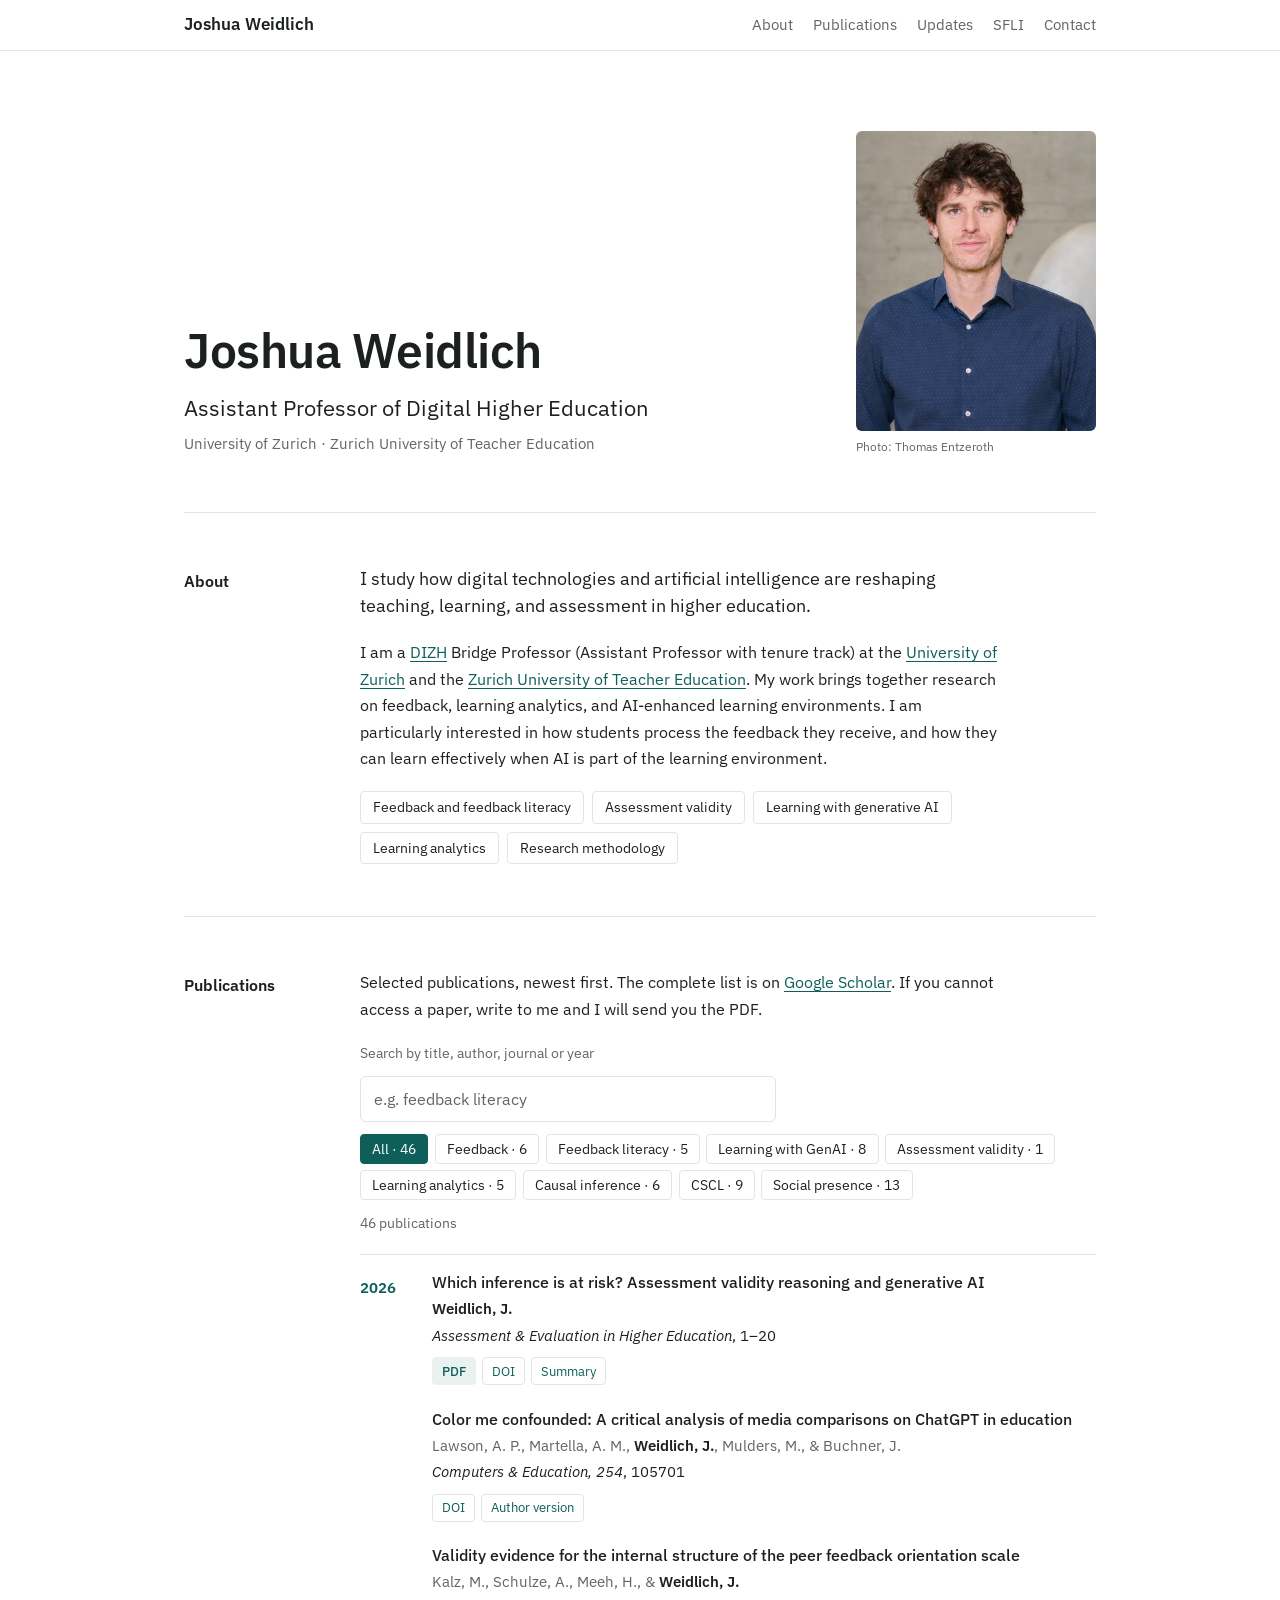
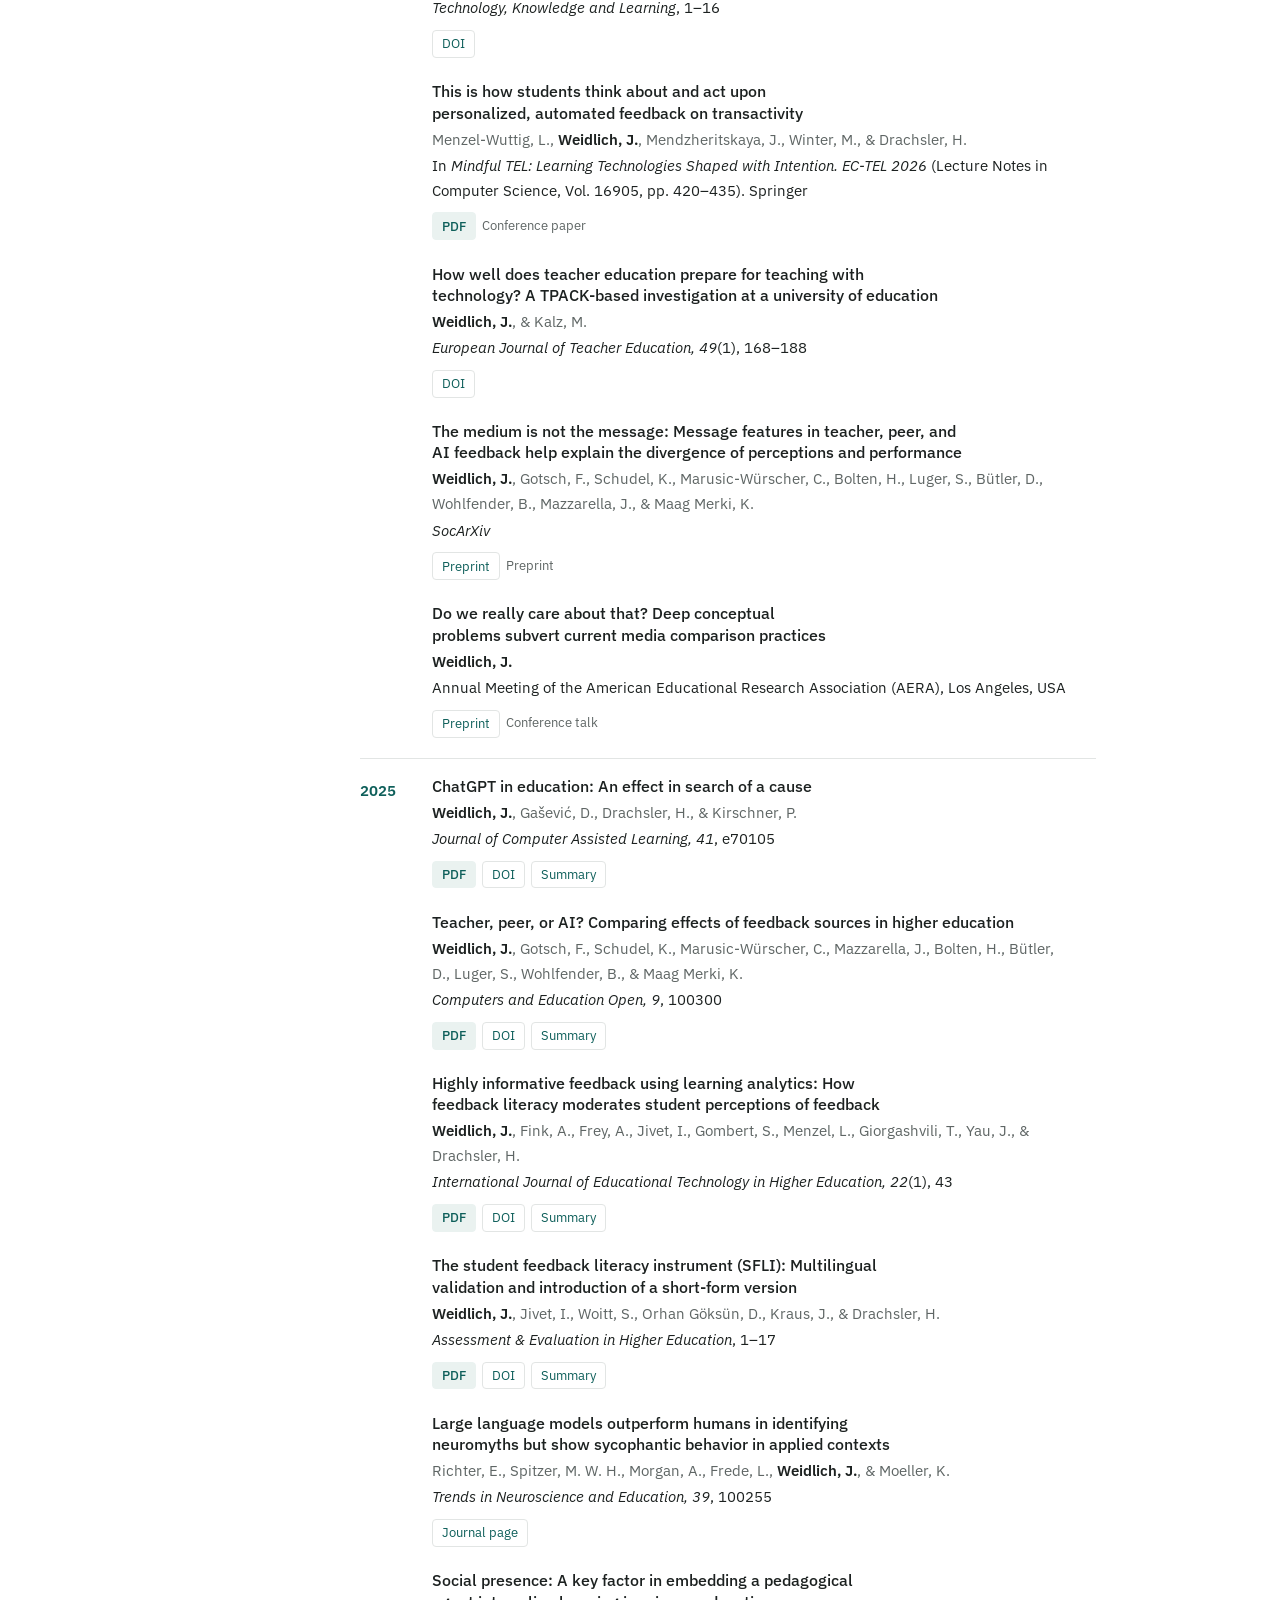
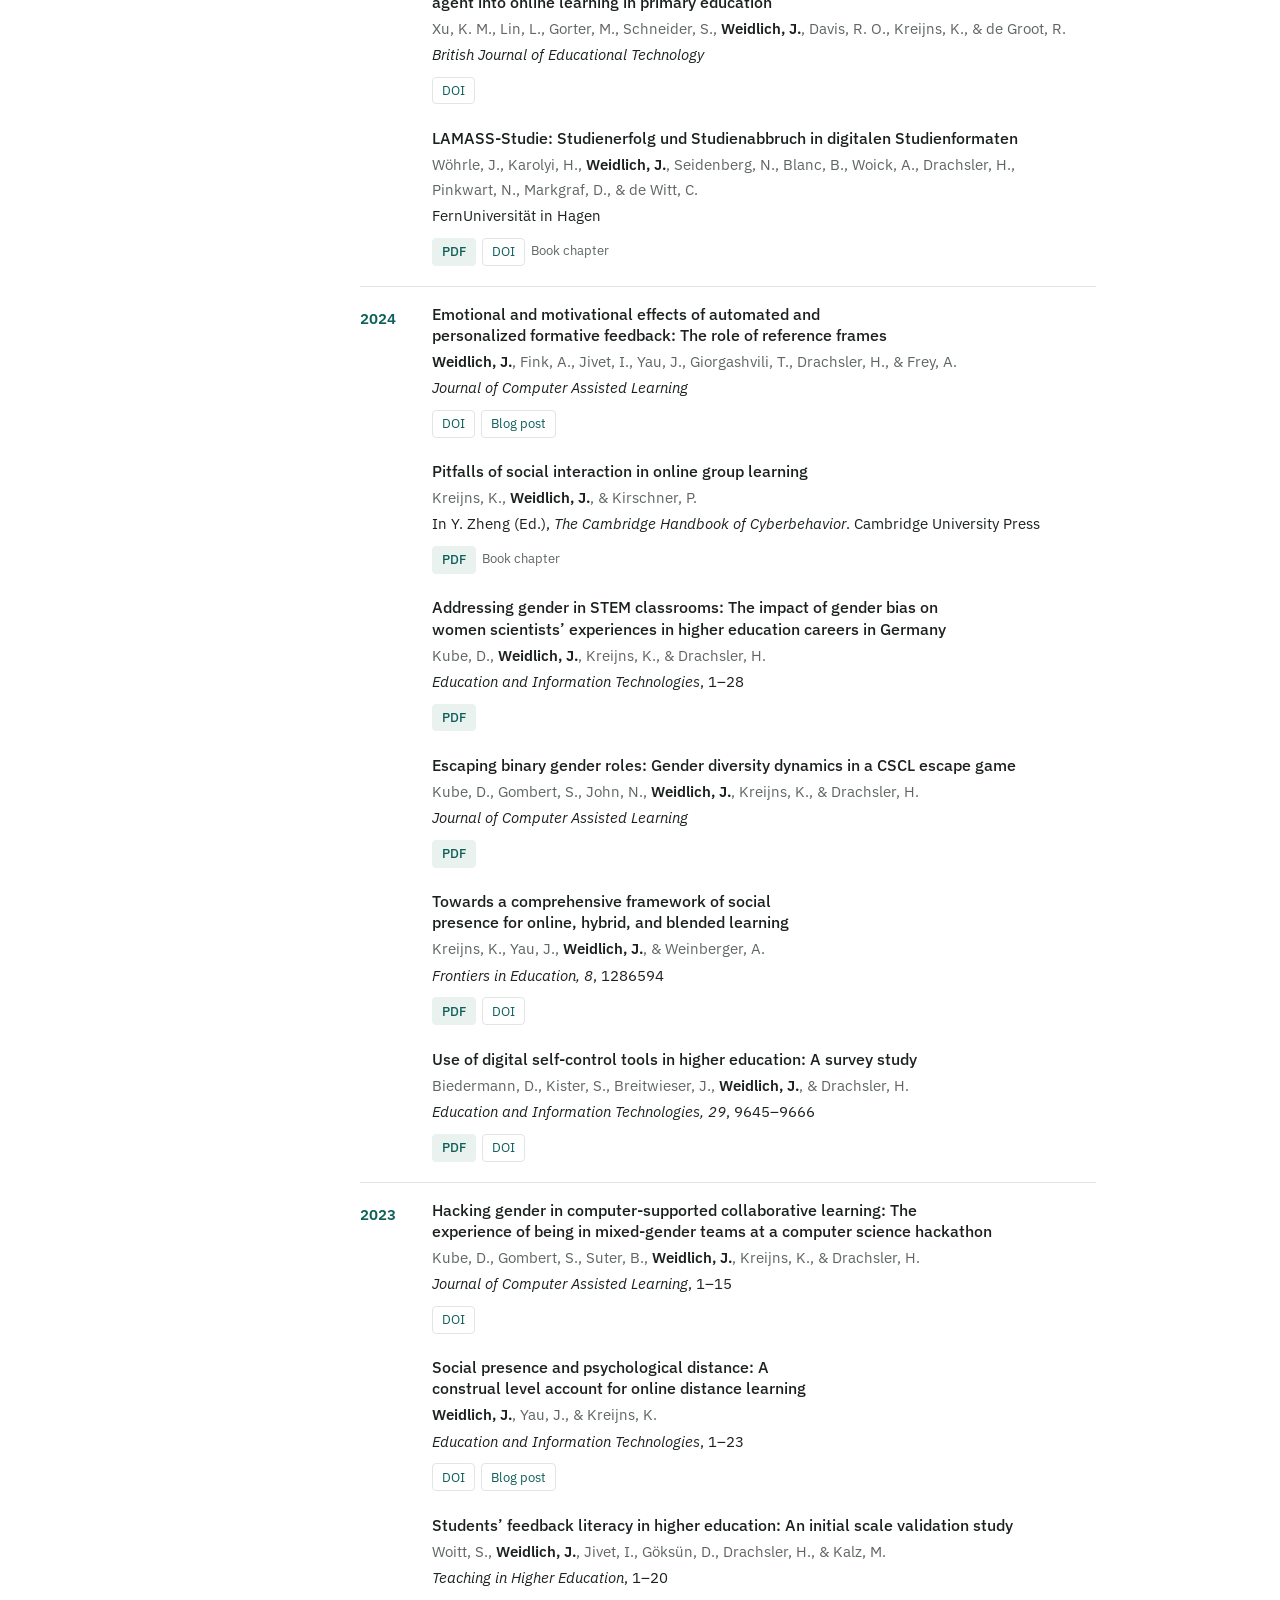
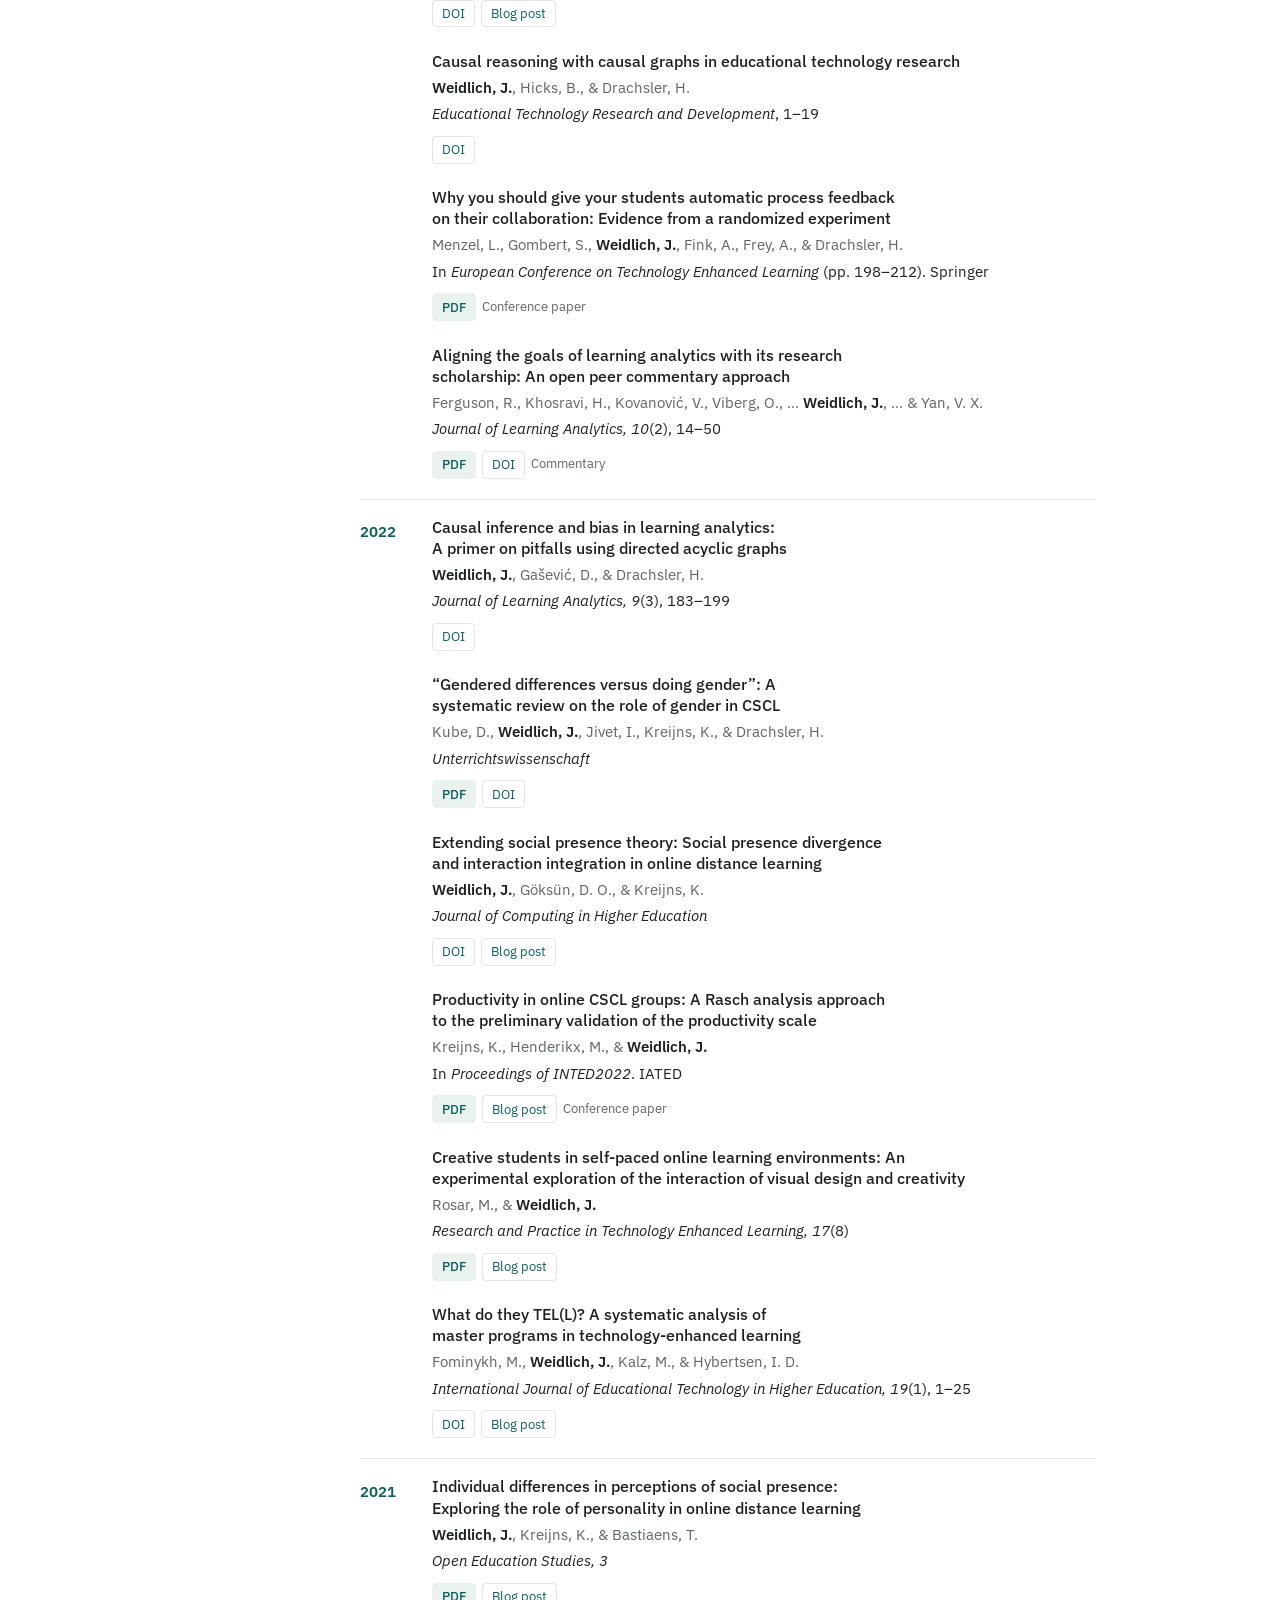
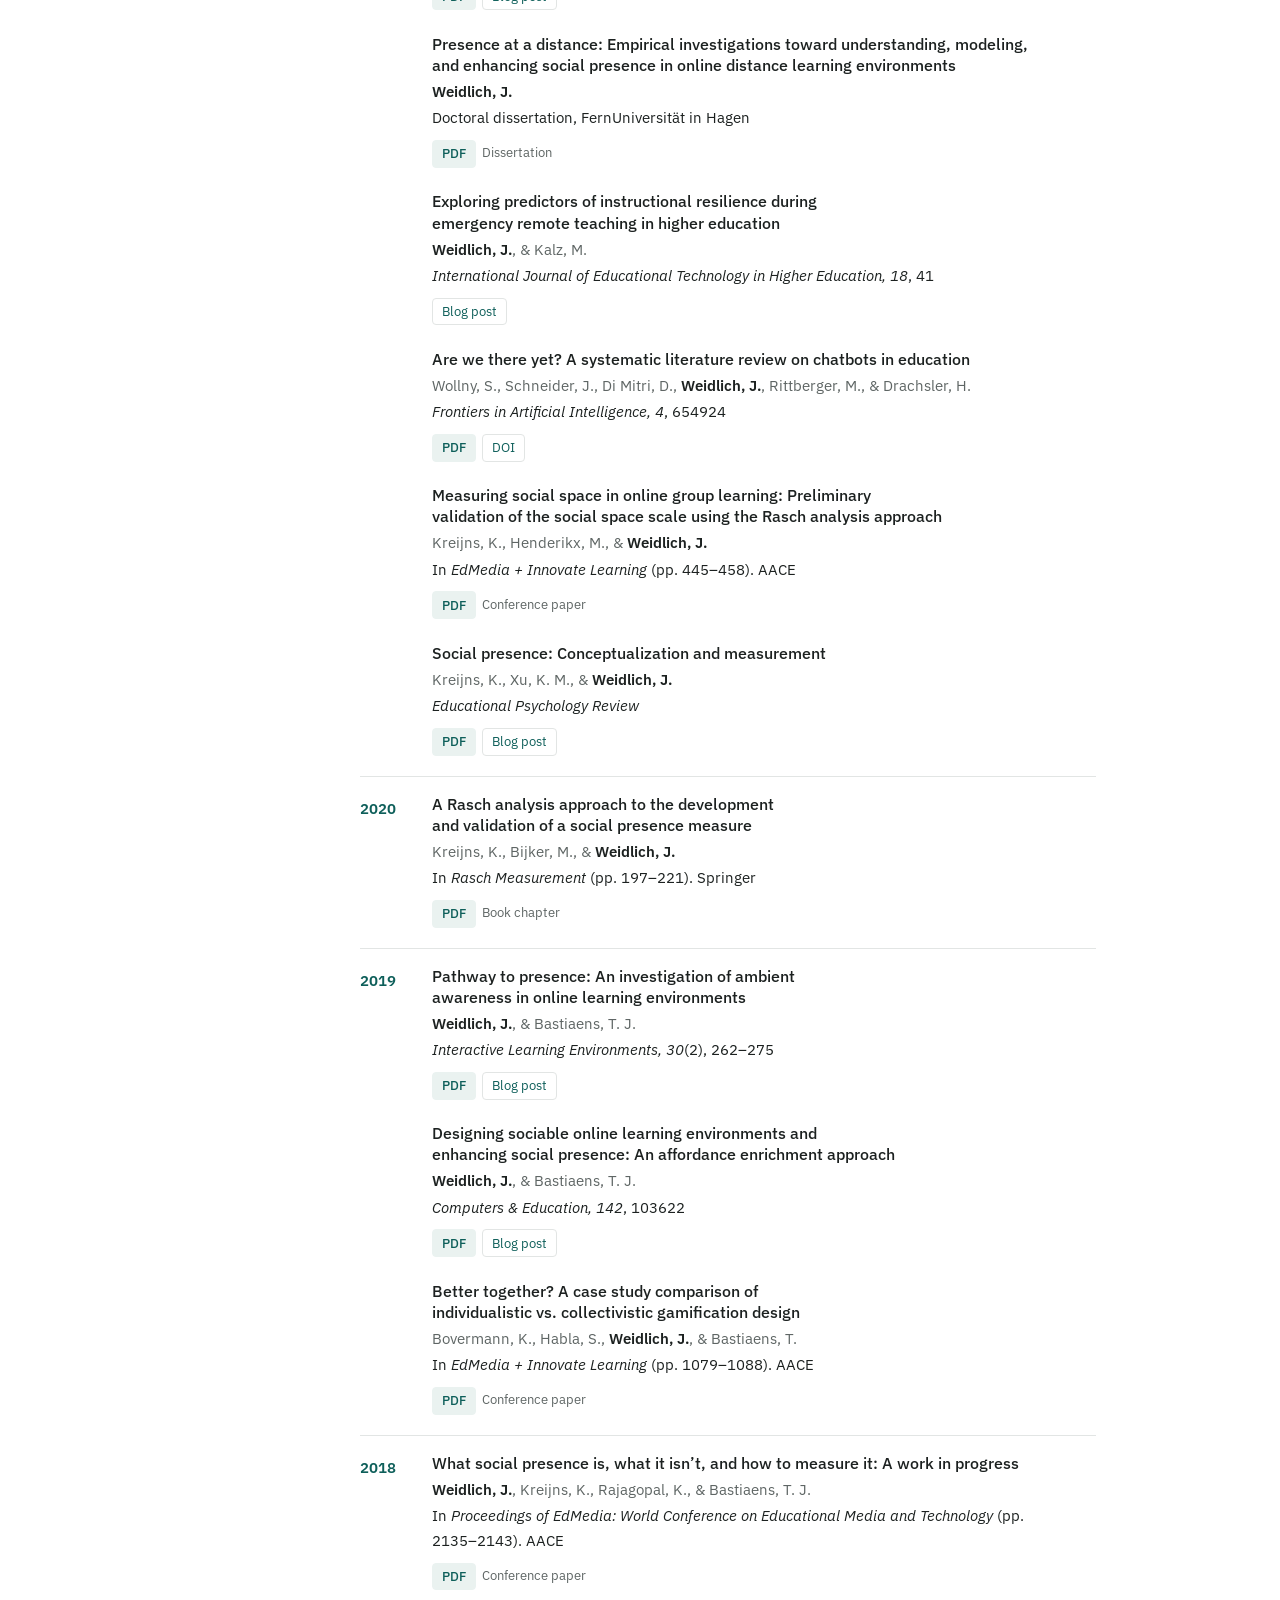
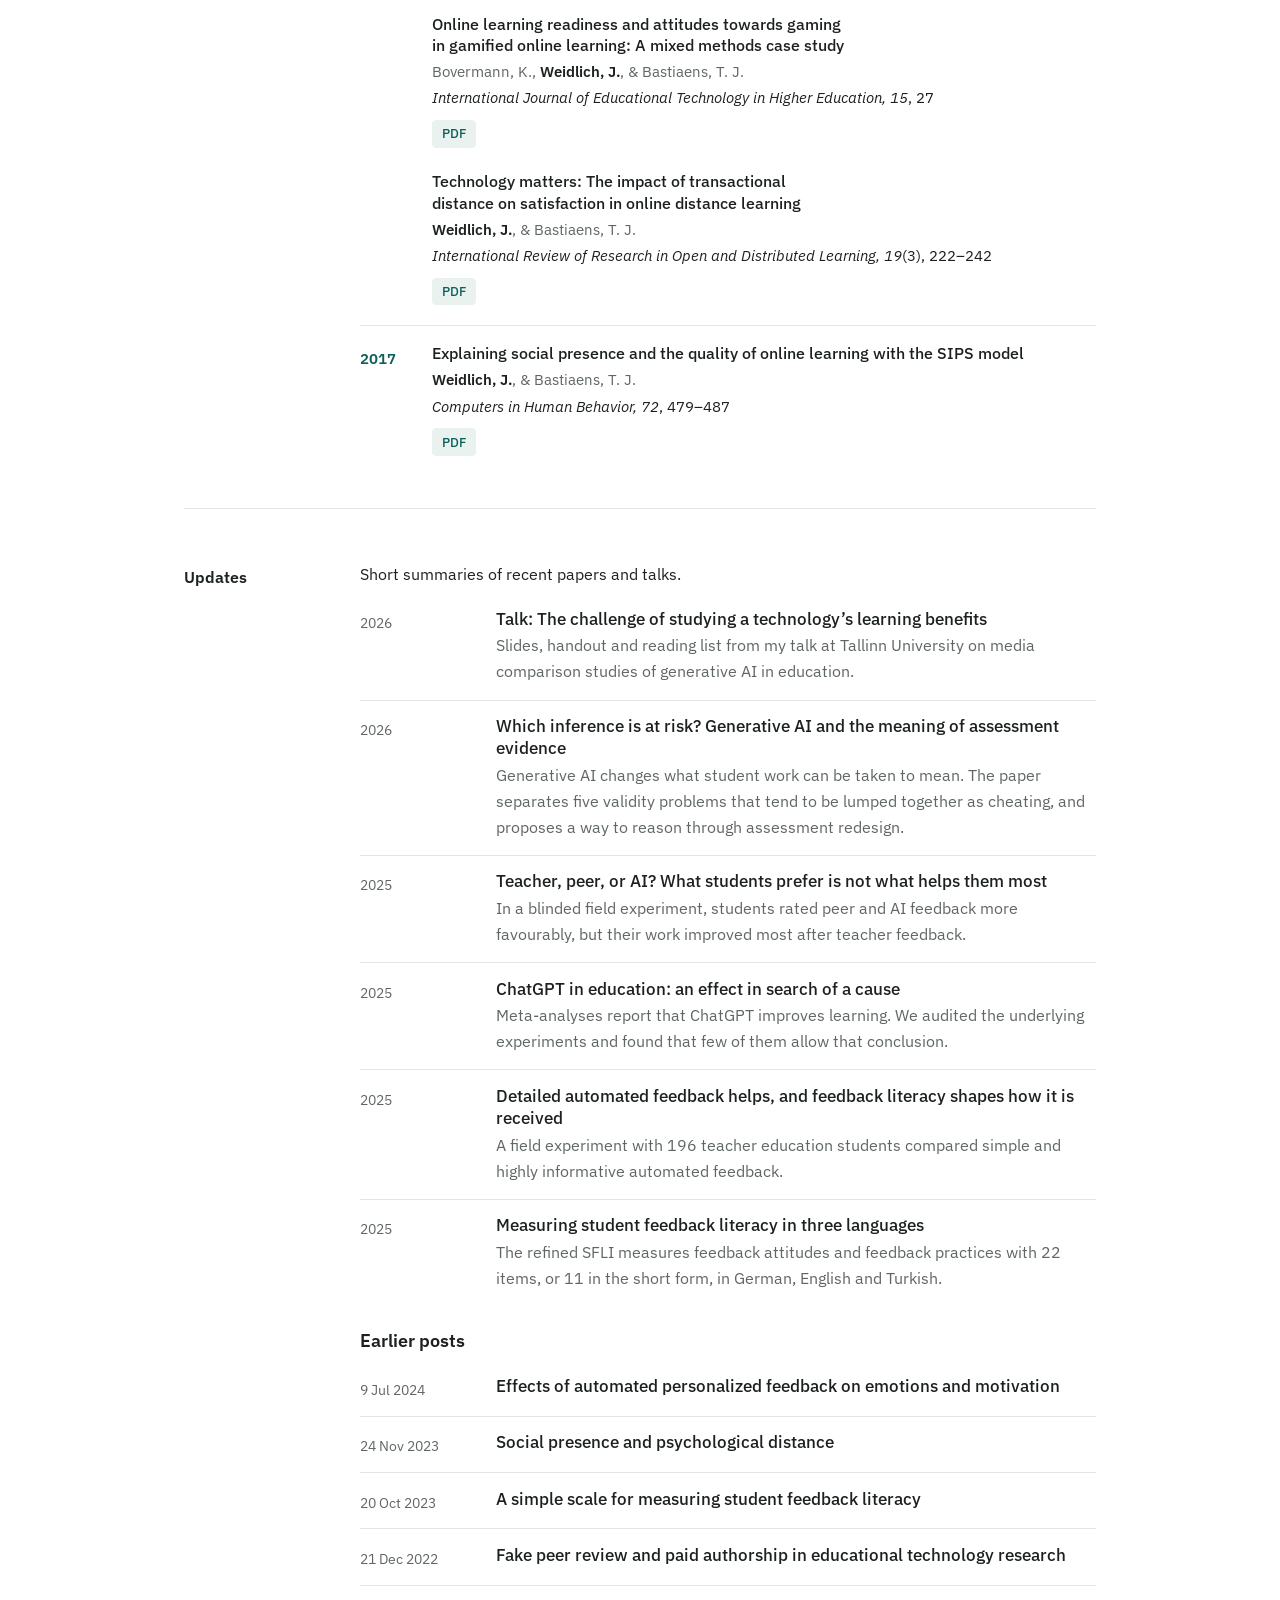
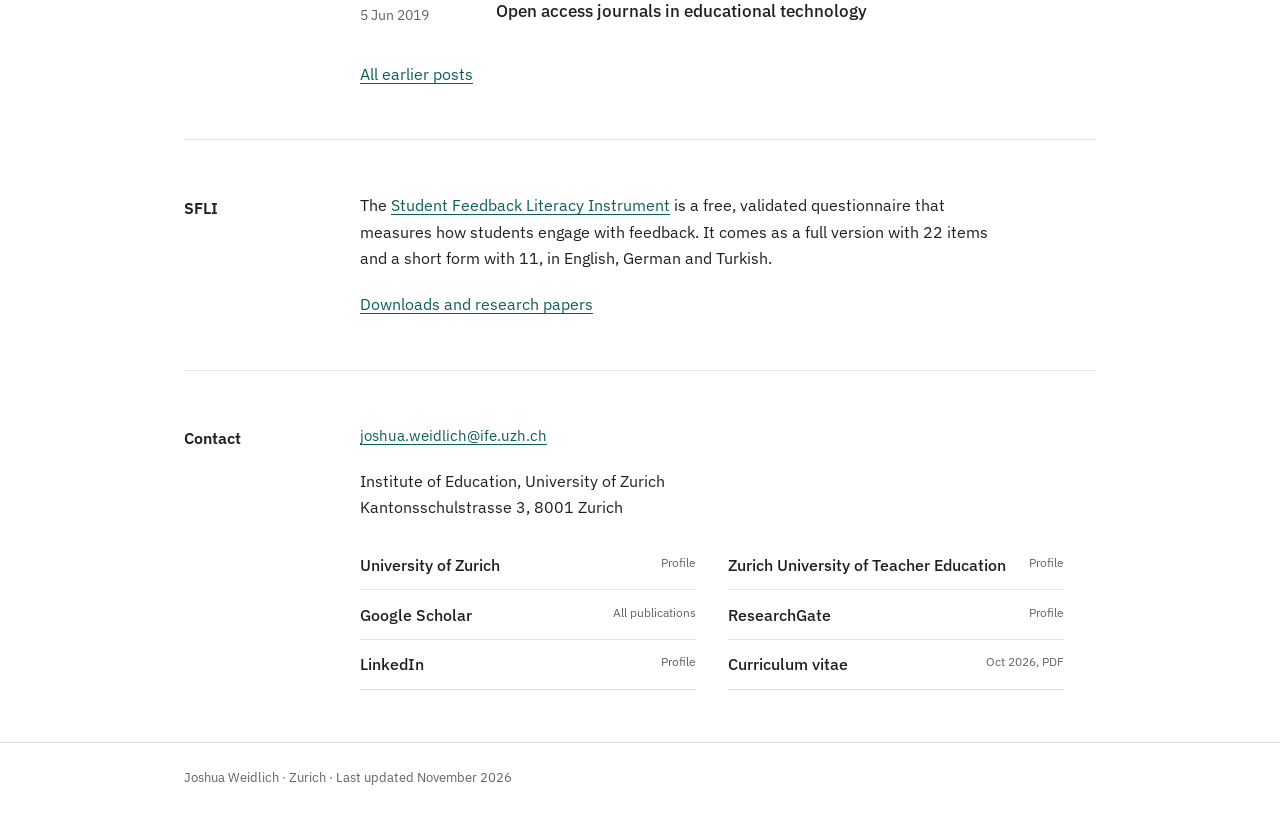
==== commit 01bfc16f: "Add files via upload" ====
--- a/index.html
+++ b/index.html
@@ -4,115 +4,175 @@
 <meta charset="utf-8">
 <meta name="viewport" content="width=device-width, initial-scale=1">
 <meta name="color-scheme" content="light dark">
-<meta name="description" content="Slides, handout and reading list for the talk “The challenge of studying a technology’s learning benefits: Media comparison studies of GenAI in education”, Tallinn University, 11 November 2026.">
-<title>The challenge of studying a technology’s learning benefits · Joshua Weidlich</title>
+<meta name="description" content="Joshua Weidlich, Assistant Professor of Digital Higher Education at the University of Zurich and the Zurich University of Teacher Education. Publications, research updates and contact.">
+<title>Joshua Weidlich</title>
 <link rel="preconnect" href="https://fonts.googleapis.com">
 <link rel="preconnect" href="https://fonts.gstatic.com" crossorigin>
 <link rel="stylesheet" href="https://fonts.googleapis.com/css2?family=IBM+Plex+Sans:ital,wght@0,400;0,500;0,600;0,700;1,400;1,500&display=swap">
-<link rel="stylesheet" href="../../style.css?v=2026-10-15a">
+<link rel="stylesheet" href="style.css?v=2026-10-15a">
 </head>
 <body>
 <header class="top">
   <div class="wrap">
-    <a class="brand" href="../../">Joshua Weidlich</a>
+    <a class="brand" href="./">Joshua Weidlich</a>
     <nav aria-label="Main">
-      <a href="../../#about">About</a>
-      <a href="../../#publications">Publications</a>
-      <a href="../../#updates">Updates</a>
-      <a href="../../sfli/">SFLI</a>
-      <a href="../../#contact">Contact</a>
+      <a href="#about">About</a>
+      <a href="#publications">Publications</a>
+      <a href="#updates">Updates</a>
+      <a href="sfli/">SFLI</a>
+      <a href="#contact">Contact</a>
     </nav>
   </div>
 </header>
-<main class="wrap">
-  <div class="hero small">
-    <h1>The challenge of studying a technology’s learning benefits</h1>
-    <p class="role">Media comparison studies of GenAI in education</p>
-    <p class="where">Open research seminar, AI Lab for Research on Teaching and Learning, Tallinn University · 11 November 2026</p>
+<main class="wrap" id="top">
+  <div class="hero with-portrait">
+    <div>
+      <h1>Joshua Weidlich</h1>
+      <p class="role">Assistant Professor of Digital Higher Education</p>
+      <p class="where">University of Zurich · Zurich University of Teacher Education</p>
+    </div>
+    <figure class="portrait">
+      <img src="images/portrait.jpg" width="800" height="1000" alt="Portrait of Joshua Weidlich">
+      <figcaption>Photo: Thomas Entzeroth</figcaption>
+    </figure>
   </div>
 
-  <section id="materials">
-    <h2>Materials</h2>
+  <section id="about">
+    <h2>About</h2>
     <div class="col">
-      <ul class="dl">
-        <li><a href="weidlich-2026-tallinn-slides.pdf">Slides, including backup slides <span>PDF</span></a></li>
-        <li><a href="weidlich-2026-tallinn-handout.pdf">Handout: questions and readings <span>PDF, 2 pages</span></a></li>
-      </ul>
-      <p>Please cite as: Weidlich, J. (2026, November 11). <i>The challenge of studying a technology’s learning benefits: Media comparison studies of GenAI in education</i> [Seminar presentation]. AI Lab for Research on Teaching and Learning, Tallinn University, Tallinn, Estonia.</p>
-    </div>
-  </section>
-
-  <section id="talk">
-    <h2>About the talk</h2>
-    <div class="col">
-      <p>Since ChatGPT arrived, studies comparing learning with and without AI have multiplied, and so have confident claims about its benefits. Yet a widely cited meta-analysis on the topic has since been retracted. Audits of the underlying studies also show that most comparisons cannot say what actually produced the effects they report.</p>
-      <p>None of this is new: film, television, computers and the internet were each met with the same kind of media comparison study, new medium versus old, and the results were just as inconclusive. The talk explains why such comparisons rarely answer the question they ask, and why generative AI makes the problem harder. It then proposes four questions that turn a comparison into a meaningful claim, and illustrates them with two examples, one from my own research on feedback.</p>
-    </div>
-  </section>
-
-  <section id="questions">
-    <h2>Four questions</h2>
-    <div class="col">
-      <p>Four questions to ask of any study that compares learning with and without a technology.</p>
-      <ol style="margin:0;padding-left:1.3rem;max-width:40rem;display:flex;flex-direction:column;gap:.6rem">
-        <li><b>What exactly was the intervention?</b> Tool and model version, prompts and instructions, time, teacher support, and what students actually did.</li>
-        <li><b>Compared to what?</b> What the comparison group did in the same time, with the same content and support.</li>
-        <li><b>What was learned, and how was it measured?</b> Knowledge or skill; tested with or without AI access; independent test, researcher-made test, or self-report.</li>
-        <li><b>Which claim does the study support?</b> A programme effect, a design principle, a mechanism, or a description. A claim about the medium as such is usually out of reach.</li>
-      </ol>
-      <p>The handout adds further checks for reading or planning a study, each with a source.</p>
-    </div>
-  </section>
-
-  <section id="reading">
-    <h2>Reading list</h2>
-    <div class="col">
-      <p class="sub">To start</p>
-      <ul class="others">
-        <li><p><b>Clark (1983).</b> Reconsidering research on learning from media. <i>Review of Educational Research, 53</i>(4), 445–459.</p><a href="https://doi.org/10.3102/00346543053004445">doi.org/10.3102/00346543053004445</a></li>
-        <li><p><b>Weidlich, Gašević, Drachsler &amp; Kirschner (2025).</b> ChatGPT in education: An effect in search of a cause. <i>Journal of Computer Assisted Learning, 41</i>, e70105.</p><a href="https://doi.org/10.1111/jcal.70105">doi.org/10.1111/jcal.70105</a></li>
-        <li><p><b>Lawson, Martella, Weidlich, Mulders &amp; Buchner (2026).</b> Color me confounded: A critical analysis of media comparisons on ChatGPT in education. <i>Computers &amp; Education, 254</i>, 105701.</p><a href="https://doi.org/10.1016/j.compedu.2026.105701">doi.org/10.1016/j.compedu.2026.105701</a></li>
-        <li><p><b>Bastani et al. (2025).</b> Generative AI without guardrails can harm learning: Evidence from high school mathematics. <i>PNAS, 122</i>(26).</p><a href="https://doi.org/10.1073/pnas.2422633122">doi.org/10.1073/pnas.2422633122</a></li>
-      </ul>
-      <p class="sub">Designing and reading studies</p>
-      <ul class="others">
-        <li><p><b>Clark (1994).</b> Media will never influence learning. <i>Educational Technology Research and Development, 42</i>(2), 21–29.</p><a href="https://doi.org/10.1007/BF02299088">doi.org/10.1007/BF02299088</a></li>
-        <li><p><b>Mayer (2019).</b> Computer games in education. <i>Annual Review of Psychology, 70</i>, 531–549.</p><a href="https://doi.org/10.1146/annurev-psych-010418-102744">doi.org/10.1146/annurev-psych-010418-102744</a></li>
-        <li><p><b>Soderstrom &amp; Bjork (2015).</b> Learning versus performance: An integrative review. <i>Perspectives on Psychological Science, 10</i>(2), 176–199.</p></li>
-        <li><p><b>Boot, Simons, Stothart &amp; Stutts (2013).</b> The pervasive problem with placebos in psychology. <i>Perspectives on Psychological Science, 8</i>(4), 445–454.</p><a href="https://doi.org/10.1177/1745691613491271">doi.org/10.1177/1745691613491271</a></li>
-        <li><p><b>Deslauriers et al. (2019).</b> Measuring actual learning versus feeling of learning in response to being actively engaged in the classroom. <i>PNAS, 116</i>(39), 19251–19257.</p><a href="https://doi.org/10.1073/pnas.1821936116">doi.org/10.1073/pnas.1821936116</a></li>
-        <li><p><b>Kraft (2020).</b> Interpreting effect sizes of education interventions. <i>Educational Researcher, 49</i>(4), 241–253.</p></li>
-        <li><p><b>Wolf, Morrison, Inns, Slavin &amp; Risman (2020).</b> Average effect sizes in developer-commissioned and independent evaluations. <i>Journal of Research on Educational Effectiveness, 13</i>(2), 428–447.</p><a href="https://doi.org/10.1080/19345747.2020.1726537">doi.org/10.1080/19345747.2020.1726537</a></li>
-      </ul>
-      <p class="sub">State of the evidence</p>
-      <ul class="others">
-        <li><p><b>Bartoš, Bujak, Martinková &amp; Wagenmakers (2026).</b> Effect of artificial intelligence on learning: A meta-meta-analysis. Preprint.</p><a href="https://doi.org/10.31234/osf.io/h529e">doi.org/10.31234/osf.io/h529e</a></li>
-        <li><p><b>Küchemann et al. (2026).</b> Evidence of impact and interpretational limits of generative AI in STEM education. <i>Artificial Intelligence Review</i>.</p><a href="https://doi.org/10.1007/s10462-026-11665-9">doi.org/10.1007/s10462-026-11665-9</a></li>
-        <li><p><b>O’Neill (2026).</b> Presumed effective: The manufacturing of an evidence base for AI-in-education through flawed meta-analysis. Preprint, EdArXiv.</p></li>
-        <li><p><b>Queen &amp; Zou (2026).</b> The shelf life of LLM findings.</p><a href="https://zou-group.github.io/llm-claims-shelf-life">zou-group.github.io/llm-claims-shelf-life</a></li>
+      <p class="lede">I study how digital technologies and artificial intelligence are reshaping teaching, learning, and assessment in higher education.</p>
+      <p>I am a <a href="https://www.dizh.uzh.ch/en/home-2/">DIZH</a> Bridge Professor (Assistant Professor with tenure track) at the <a href="https://www.ife.uzh.ch/en/research/weidlich/staff/weidlichjoshua.html">University of Zurich</a> and the <a href="https://phzh.ch/en/about-phzh/organisation/people/person-detail/?username=joshua.weidlich">Zurich University of Teacher Education</a>. My work brings together research on feedback, learning analytics, and AI-enhanced learning environments. I am particularly interested in how students process the feedback they receive, and how they can learn effectively when AI is part of the learning environment.</p>
+      <ul class="focus" aria-label="Research areas">
+        <li>Feedback and feedback literacy</li>
+        <li>Assessment validity</li>
+        <li>Learning with generative AI</li>
+        <li>Learning analytics</li>
+        <li>Research methodology</li>
       </ul>
     </div>
   </section>
 
-  <section id="related">
-    <h2>Related updates</h2>
+  <section id="publications">
+    <h2>Publications</h2>
     <div class="col">
-      <ul class="dl">
-        <li><a href="../../updates/chatgpt-in-education.html">ChatGPT in education: an effect in search of a cause <span>Summary</span></a></li>
-        <li><a href="../../updates/teacher-peer-or-ai.html">Teacher, peer, or AI? What students prefer is not what helps them most <span>Summary</span></a></li>
-      </ul>
+      <p>Selected publications, newest first. The complete list is on <a href="https://scholar.google.com/citations?user=hx91EWQAAAAJ&hl=en">Google Scholar</a>. If you cannot access a paper, write to me and I will send you the PDF.</p>
+      <div class="tools">
+        <label for="pub-search" class="count">Search by title, author, journal or year</label>
+        <input id="pub-search" type="search" placeholder="e.g. feedback literacy" autocomplete="off">
+        <div class="chips" id="chips" role="group" aria-label="Filter by topic"></div>
+        <p class="count" id="count" aria-live="polite"></p>
+      </div>
+      <div id="pubs" class="col"></div>
     </div>
   </section>
 
-  <section id="talk-contact">
+  <section id="updates">
+    <h2>Updates</h2>
+    <div class="col">
+      <p>Short summaries of recent papers and talks.</p>
+      <ul class="news">
+        <li><time>2026</time><div><h3><a href="updates/tallinn-talk.html">Talk: The challenge of studying a technology’s learning benefits</a></h3><p>Slides, handout and reading list from my talk at Tallinn University on media comparison studies of generative AI in education.</p></div></li>
+        <li><time>2026</time><div><h3><a href="updates/which-inference-is-at-risk.html">Which inference is at risk? Generative AI and the meaning of assessment evidence</a></h3><p>Generative AI changes what student work can be taken to mean. The paper separates five validity problems that tend to be lumped together as cheating, and proposes a way to reason through assessment redesign.</p></div></li>
+        <li><time>2025</time><div><h3><a href="updates/teacher-peer-or-ai.html">Teacher, peer, or AI? What students prefer is not what helps them most</a></h3><p>In a blinded field experiment, students rated peer and AI feedback more favourably, but their work improved most after teacher feedback.</p></div></li>
+        <li><time>2025</time><div><h3><a href="updates/chatgpt-in-education.html">ChatGPT in education: an effect in search of a cause</a></h3><p>Meta-analyses report that ChatGPT improves learning. We audited the underlying experiments and found that few of them allow that conclusion.</p></div></li>
+        <li><time>2025</time><div><h3><a href="updates/highly-informative-feedback.html">Detailed automated feedback helps, and feedback literacy shapes how it is received</a></h3><p>A field experiment with 196 teacher education students compared simple and highly informative automated feedback.</p></div></li>
+        <li><time>2025</time><div><h3><a href="updates/student-feedback-literacy-instrument.html">Measuring student feedback literacy in three languages</a></h3><p>The refined SFLI measures feedback attitudes and feedback practices with 22 items, or 11 in the short form, in German, English and Turkish.</p></div></li>
+        </ul>
+      <p class="sub">Earlier posts</p>
+      <ul class="news">
+        <li><time datetime="2024-07-09">9 Jul 2024</time><div><h3><a href="https://joshuaweidlich.wordpress.com/2024/07/09/new-pub-effects-of-automated-personalized-feedback-on-emotions-and-motivation/">Effects of automated personalized feedback on emotions and motivation</a></h3></div></li>
+        <li><time datetime="2023-11-24">24 Nov 2023</time><div><h3><a href="https://joshuaweidlich.wordpress.com/2023/11/24/new-pub-social-presence-and-psychological-distance/">Social presence and psychological distance</a></h3></div></li>
+        <li><time datetime="2023-10-20">20 Oct 2023</time><div><h3><a href="https://joshuaweidlich.wordpress.com/2023/10/20/new-publication-a-simple-scale-for-measuring-student-feedback-literacy/">A simple scale for measuring student feedback literacy</a></h3></div></li>
+        <li><time datetime="2022-12-21">21 Dec 2022</time><div><h3><a href="https://joshuaweidlich.wordpress.com/2022/12/21/1007/">Fake peer review and paid authorship in educational technology research</a></h3></div></li>
+        <li><time datetime="2019-06-05">5 Jun 2019</time><div><h3><a href="https://joshuaweidlich.wordpress.com/2019/06/05/open-access-journals-in-educational-technology/">Open access journals in educational technology</a></h3></div></li>
+        </ul>
+      <p><a href="https://joshuaweidlich.wordpress.com/blog/">All earlier posts</a></p>
+    </div>
+  </section>
+
+  <section id="sfli">
+    <h2>SFLI</h2>
+    <div class="col">
+      <p>The <a href="sfli/">Student Feedback Literacy Instrument</a> is a free, validated questionnaire that measures how students engage with feedback. It comes as a full version with 22 items and a short form with 11, in English, German and Turkish.</p>
+      <p><a href="sfli/">Downloads and research papers</a></p>
+    </div>
+  </section>
+
+  <section id="contact">
     <h2>Contact</h2>
     <div class="col">
-      <p>Questions about the talk, or a study you would like to discuss? Write to me.</p>
       <p class="mail"><a href="mailto:joshua.weidlich@ife.uzh.ch">joshua.weidlich@ife.uzh.ch</a></p>
+      <p>Institute of Education, University of Zurich<br>Kantonsschulstrasse 3, 8001 Zurich</p>
+      <ul class="links">
+        <li><a href="https://www.ife.uzh.ch/en/research/weidlich/staff/weidlichjoshua.html">University of Zurich <span>Profile</span></a></li>
+        <li><a href="https://phzh.ch/en/about-phzh/organisation/people/person-detail/?username=joshua.weidlich">Zurich University of Teacher Education <span>Profile</span></a></li>
+        <li><a href="https://scholar.google.com/citations?user=hx91EWQAAAAJ&hl=en">Google Scholar <span>All publications</span></a></li>
+        <li><a href="https://www.researchgate.net/profile/Joshua_Weidlich">ResearchGate <span>Profile</span></a></li>
+        <li><a href="https://www.linkedin.com/in/joshua-weidlich-b355b2166/">LinkedIn <span>Profile</span></a></li>
+        <li><a href="pdfs/cv.pdf">Curriculum vitae <span>Oct 2026, PDF</span></a></li>
+      </ul>
     </div>
   </section>
 </main>
 <footer><div class="wrap">Joshua Weidlich · Zurich · Last updated November 2026</div></footer>
-
+<script src="publications.js?v=2026-10-15a"></script>
+<script>
+(function(){
+var U='https://joshuaweidlich.wordpress.com/wp-content/uploads/', B='https://joshuaweidlich.wordpress.com/', D='https://doi.org/';
+var TOPICS={fe:'Feedback',fl:'Feedback literacy',ai:'Learning with GenAI',av:'Assessment validity',la:'Learning analytics',ci:'Causal inference',cs:'CSCL',sp:'Social presence'};
+function has(p,k){return (p.k||[]).indexOf(k)>-1}
+var KIND={ch:'Book chapter',co:'Conference paper',th:'Dissertation',pr:'Preprint',ta:'Conference talk',cm:'Commentary'};
+var P=window.PUBS||[];
+function esc(s){return s.replace(/&(?!amp;)/g,'&amp;').replace(/</g,'&lt;')}
+function venue(s){return s.replace(/&(?!amp;)/g,'&amp;')}
+var topic='all', q='';
+var chips=document.getElementById('chips'), list=document.getElementById('pubs'), count=document.getElementById('count'), search=document.getElementById('pub-search');
+function match(p){
+  if(topic!=='all' && !has(p,topic)) return false;
+  if(!q) return true;
+  var hay=(p.a+' '+p.t+' '+p.v.replace(/<[^>]+>/g,'')+' '+p.y).toLowerCase();
+  return q.split(/\s+/).every(function(w){return hay.indexOf(w)>-1});
+}
+function item(p){
+  var pdf=p.f?'pdfs/'+p.f:(p.pu||(p.p?U+p.p:''));
+  var href=p.d?D+p.d:(p.l||pdf||p.am||(p.b?B+p.b:''));
+  var title=esc(p.t), acts='';
+  if(pdf) acts+='<a class="pdf" href="'+pdf+'">PDF</a>';
+  if(p.d) acts+='<a href="'+D+p.d+'">DOI</a>';
+  else if(p.l) acts+='<a href="'+p.l+'">Journal page</a>';
+  if(p.am) acts+='<a href="'+p.am+'">'+((p.x==='pr'||p.x==='ta')?'Preprint':'Author version')+'</a>';
+  if(p.s) acts+='<a href="updates/'+p.s+'.html">Summary</a>';
+  if(p.b) acts+='<a href="'+B+p.b+'">Blog post</a>';
+  if(p.x) acts+='<span class="tag">'+KIND[p.x]+'</span>';
+  return '<li class="pub"><p class="t">'+(href?'<a href="'+href+'">'+title+'</a>':title)+'</p>'+
+    '<p class="a">'+esc(p.a).replace('Weidlich, J.','<mark>Weidlich, J.</mark>')+'</p>'+
+    '<p class="v">'+venue(p.v)+'</p>'+(acts?'<div class="acts">'+acts+'</div>':'')+'</li>';
+}
+function render(){
+  var shown=P.filter(match), html='', year=null;
+  shown.forEach(function(p){
+    if(p.y!==year){ if(year!==null) html+='</ol></div>'; year=p.y; html+='<div class="year"><h3>'+p.y+'</h3><ol>'; }
+    html+=item(p);
+  });
+  if(year!==null) html+='</ol></div>';
+  if(!shown.length) html='<div class="empty"><p>No publications match these filters.</p><button class="chip" id="clear" type="button">Show all</button></div>';
+  list.innerHTML=html;
+  count.textContent=shown.length===P.length?P.length+' publications':'Showing '+shown.length+' of '+P.length;
+  var c=document.getElementById('clear');
+  if(c) c.addEventListener('click',function(){topic='all';q='';search.value='';paintChips();render()});
+}
+function paintChips(){
+  var keys=['all'].concat(Object.keys(TOPICS)), html='';
+  keys.forEach(function(k){
+    var n=k==='all'?P.length:P.filter(function(p){return has(p,k)}).length;
+    html+='<button class="chip" type="button" data-k="'+k+'" aria-pressed="'+(k===topic)+'">'+(k==='all'?'All':esc(TOPICS[k]))+' · '+n+'</button>';
+  });
+  chips.innerHTML=html;
+}
+chips.addEventListener('click',function(e){var b=e.target.closest('button'); if(!b) return; topic=b.getAttribute('data-k'); paintChips(); render();});
+search.addEventListener('input',function(){q=search.value.trim().toLowerCase();render()});
+paintChips(); render();
+})();
+</script>
 </body>
 </html>
